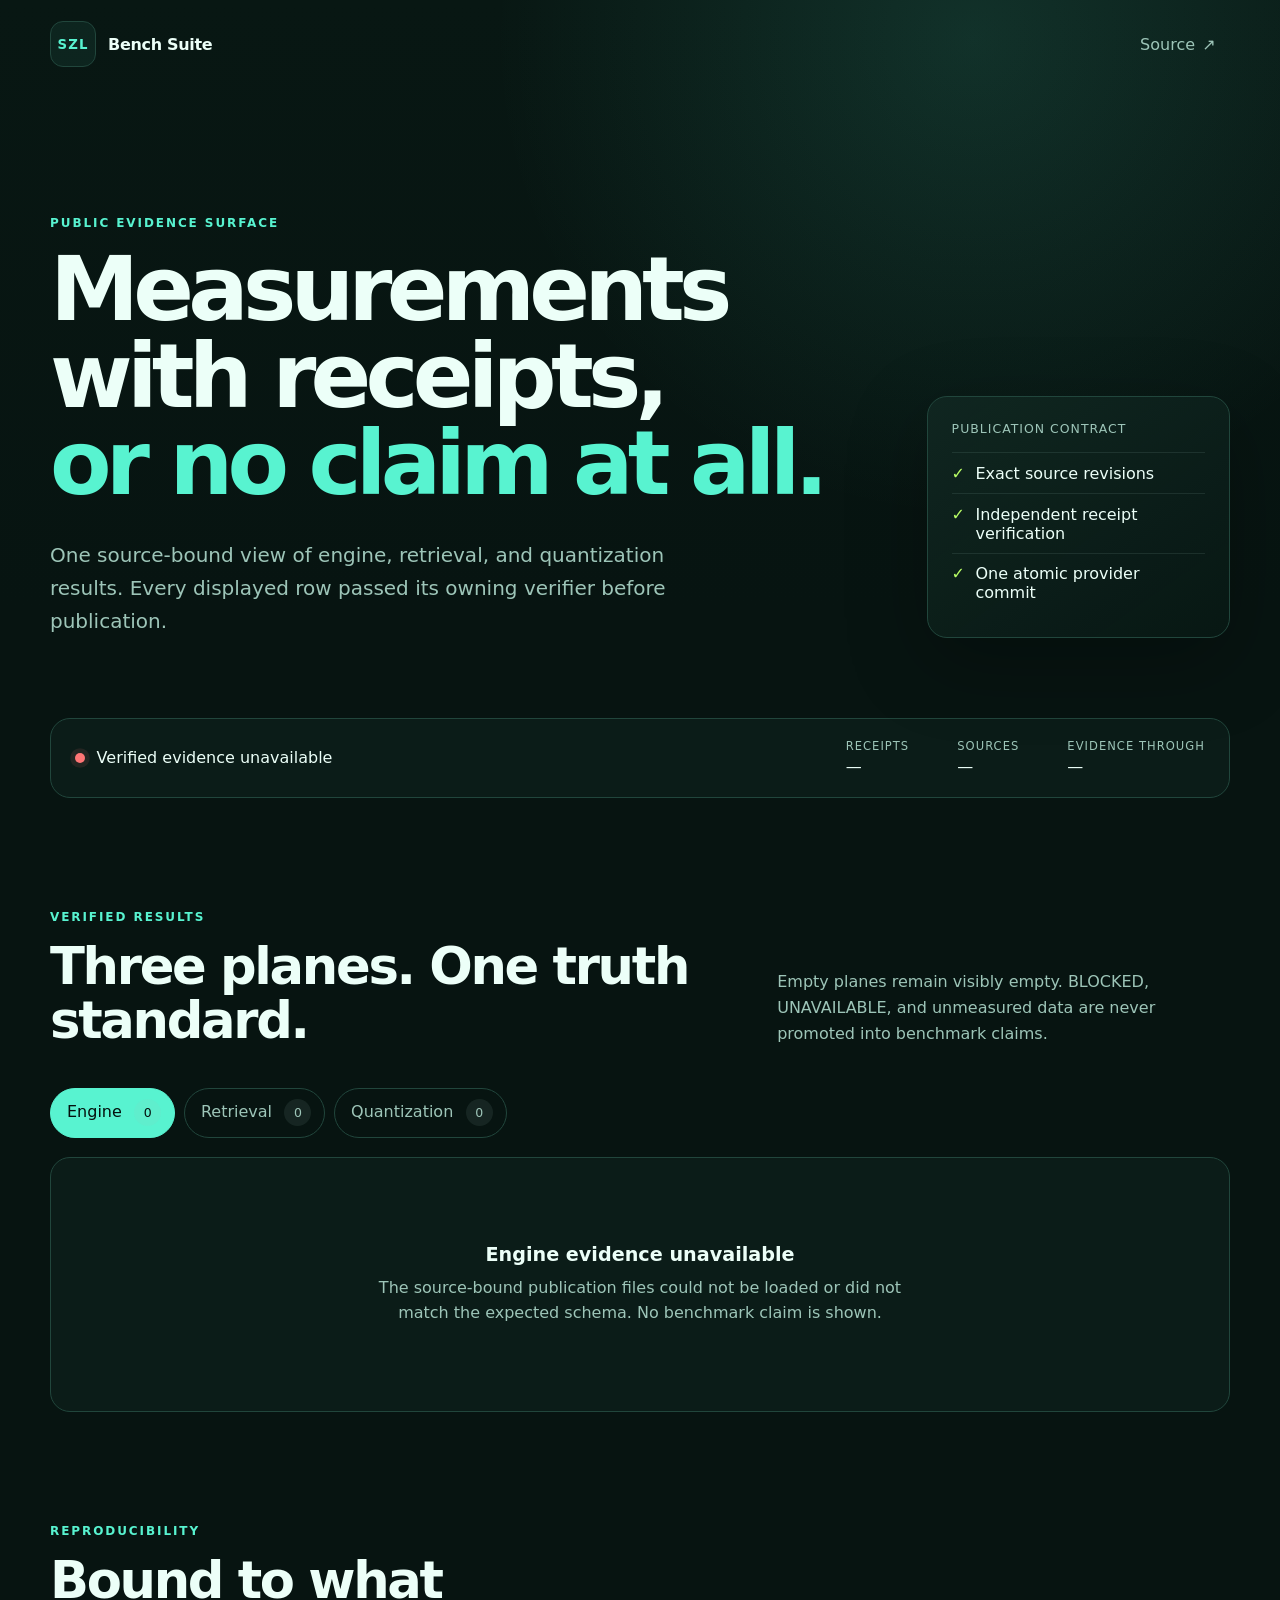
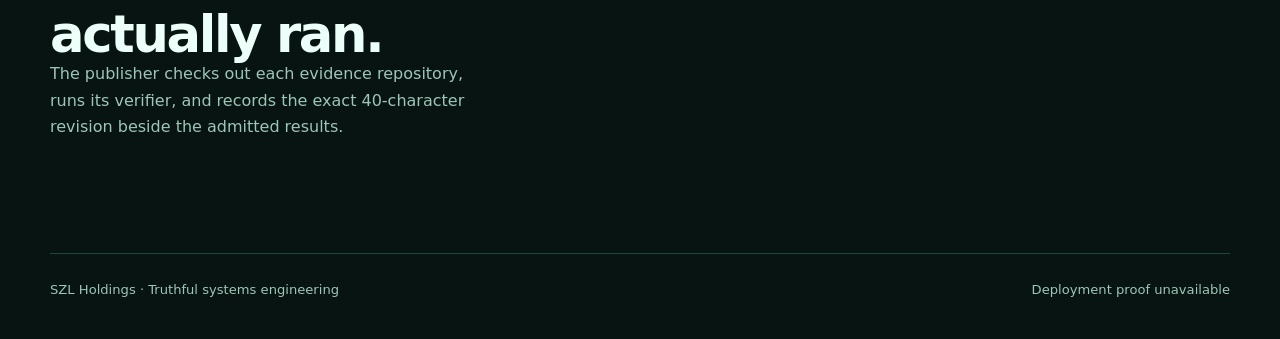
==== site/index.html @ 4dda10c9 "fix: consolidate and restore bench Space" ====
<!doctype html>
<html lang="en">
  <head>
    <meta charset="utf-8">
    <meta name="viewport" content="width=device-width, initial-scale=1">
    <meta name="color-scheme" content="dark">
    <meta name="theme-color" content="#071411">
    <meta name="description" content="Receipted SZL engine, retrieval, and quantization evidence.">
    <title>SZL Bench Suite</title>
    <link rel="stylesheet" href="style.css">
    <script src="app.js" defer></script>
  </head>
  <body>
    <a class="skip-link" href="#evidence">Skip to evidence</a>
    <header class="hero">
      <nav class="nav" aria-label="Primary">
        <a class="brand" href="./" aria-label="SZL Bench Suite home">
          <span class="brand-mark" aria-hidden="true">SZL</span>
          <span>Bench Suite</span>
        </a>
        <a class="source-link" href="https://github.com/szl-holdings/frontier-bench">Source <span aria-hidden="true">↗</span></a>
      </nav>

      <div class="hero-grid">
        <div>
          <p class="eyebrow">Public evidence surface</p>
          <h1>Measurements with receipts,<br><span>or no claim at all.</span></h1>
          <p class="lede">One source-bound view of engine, retrieval, and quantization results. Every displayed row passed its owning verifier before publication.</p>
        </div>
        <aside class="proof-card" aria-label="Publication guarantees">
          <p class="proof-kicker">Publication contract</p>
          <ul>
            <li><span aria-hidden="true">✓</span> Exact source revisions</li>
            <li><span aria-hidden="true">✓</span> Independent receipt verification</li>
            <li><span aria-hidden="true">✓</span> One atomic provider commit</li>
          </ul>
        </aside>
      </div>
    </header>

    <main id="evidence">
      <section class="status-strip" aria-label="Current publication status">
        <div><span class="status-dot" aria-hidden="true"></span><span id="load-state">Loading verified evidence…</span></div>
        <dl>
          <div><dt>Receipts</dt><dd id="receipt-count">—</dd></div>
          <div><dt>Sources</dt><dd id="source-count">—</dd></div>
          <div><dt>Evidence through</dt><dd id="published-at">—</dd></div>
        </dl>
      </section>

      <section class="evidence-section" aria-labelledby="evidence-title">
        <div class="section-heading">
          <div>
            <p class="eyebrow">Verified results</p>
            <h2 id="evidence-title">Three planes. One truth standard.</h2>
          </div>
          <p>Empty planes remain visibly empty. BLOCKED, UNAVAILABLE, and unmeasured data are never promoted into benchmark claims.</p>
        </div>

        <div class="tabs" role="tablist" aria-label="Benchmark planes">
          <button id="tab-engine" role="tab" aria-selected="true" aria-controls="panel-engine" tabindex="0" data-plane="engine">Engine <span id="count-engine">0</span></button>
          <button id="tab-retrieval" role="tab" aria-selected="false" aria-controls="panel-retrieval" tabindex="-1" data-plane="retrieval">Retrieval <span id="count-retrieval">0</span></button>
          <button id="tab-quant" role="tab" aria-selected="false" aria-controls="panel-quant" tabindex="-1" data-plane="quant">Quantization <span id="count-quant">0</span></button>
        </div>

        <div id="panel-engine" class="panel" role="tabpanel" aria-labelledby="tab-engine" data-panel="engine"></div>
        <div id="panel-retrieval" class="panel" role="tabpanel" aria-labelledby="tab-retrieval" data-panel="retrieval" hidden></div>
        <div id="panel-quant" class="panel" role="tabpanel" aria-labelledby="tab-quant" data-panel="quant" hidden></div>
      </section>

      <section class="provenance" aria-labelledby="provenance-title">
        <div>
          <p class="eyebrow">Reproducibility</p>
          <h2 id="provenance-title">Bound to what actually ran.</h2>
          <p>The publisher checks out each evidence repository, runs its verifier, and records the exact 40-character revision beside the admitted results.</p>
        </div>
        <div id="source-list" class="source-list" aria-live="polite"></div>
      </section>
    </main>

    <footer>
      <p>SZL Holdings · Truthful systems engineering</p>
      <p id="deployment-state">Deployment receipt loading…</p>
    </footer>
  </body>
</html>
---- site/style.css ----
:root {
  --bg: #071411;
  --surface: #0b1c18;
  --surface-2: #102721;
  --line: #21463c;
  --text: #ecfff8;
  --muted: #9dc5b8;
  --cyan: #58f3d0;
  --lime: #b9ff66;
  --amber: #ffd166;
  --radius: 20px;
  font-family: Inter, ui-sans-serif, system-ui, -apple-system, BlinkMacSystemFont, "Segoe UI", sans-serif;
  color: var(--text);
  background: var(--bg);
}

* { box-sizing: border-box; }

html { scroll-behavior: smooth; }

body {
  margin: 0;
  min-width: 320px;
  background:
    radial-gradient(circle at 76% 2%, rgb(88 243 208 / 12%), transparent 30rem),
    linear-gradient(180deg, #081713 0, var(--bg) 38rem);
  color: var(--text);
}

a { color: inherit; }
button { font: inherit; }

.skip-link {
  position: fixed;
  z-index: 20;
  top: 1rem;
  left: 1rem;
  padding: .75rem 1rem;
  border-radius: .7rem;
  color: #04100d;
  background: var(--cyan);
  transform: translateY(-200%);
}

.skip-link:focus { transform: translateY(0); }

.hero,
main,
footer {
  width: min(1180px, calc(100% - 2rem));
  margin-inline: auto;
}

.nav {
  min-height: 88px;
  display: flex;
  align-items: center;
  justify-content: space-between;
  gap: 1rem;
}

.brand {
  display: inline-flex;
  align-items: center;
  gap: .75rem;
  font-weight: 760;
  letter-spacing: -.02em;
  text-decoration: none;
}

.brand-mark {
  display: grid;
  place-items: center;
  width: 46px;
  height: 46px;
  border: 1px solid var(--line);
  border-radius: 13px;
  color: var(--cyan);
  background: rgb(88 243 208 / 6%);
  font-size: .83rem;
  letter-spacing: .08em;
}

.source-link {
  min-height: 44px;
  display: inline-flex;
  align-items: center;
  gap: .45rem;
  padding: .65rem .9rem;
  color: var(--muted);
  text-decoration: none;
}

.source-link:hover { color: var(--cyan); }

.hero-grid {
  display: grid;
  grid-template-columns: minmax(0, 1.45fr) minmax(280px, .55fr);
  align-items: end;
  gap: clamp(2rem, 6vw, 6rem);
  padding: clamp(4.5rem, 10vw, 8.5rem) 0 5rem;
}

.eyebrow {
  margin: 0 0 1rem;
  color: var(--cyan);
  font-size: .75rem;
  font-weight: 760;
  letter-spacing: .16em;
  text-transform: uppercase;
}

h1, h2, p { overflow-wrap: anywhere; }

h1 {
  max-width: 850px;
  margin: 0;
  font-size: clamp(2.7rem, 7vw, 5.9rem);
  line-height: .97;
  letter-spacing: -.065em;
}

h1 span { color: var(--cyan); }

.lede {
  max-width: 680px;
  margin: 2rem 0 0;
  color: var(--muted);
  font-size: clamp(1.05rem, 2vw, 1.25rem);
  line-height: 1.65;
}

.proof-card {
  padding: 1.5rem;
  border: 1px solid var(--line);
  border-radius: var(--radius);
  background: linear-gradient(145deg, rgb(16 39 33 / 92%), rgb(8 24 20 / 80%));
  box-shadow: 0 24px 80px rgb(0 0 0 / 28%);
}

.proof-kicker {
  margin: 0 0 1rem;
  color: var(--muted);
  font-size: .78rem;
  letter-spacing: .08em;
  text-transform: uppercase;
}

.proof-card ul { margin: 0; padding: 0; list-style: none; }
.proof-card li { display: flex; gap: .65rem; padding: .65rem 0; border-top: 1px solid rgb(157 197 184 / 12%); }
.proof-card li span { color: var(--lime); }

.status-strip {
  display: grid;
  grid-template-columns: 1fr auto;
  align-items: center;
  gap: 2rem;
  padding: 1.3rem 1.5rem;
  border: 1px solid var(--line);
  border-radius: var(--radius);
  background: var(--surface);
}

.status-strip > div { display: flex; align-items: center; gap: .7rem; }

.status-dot {
  width: .65rem;
  height: .65rem;
  flex: 0 0 auto;
  border-radius: 50%;
  background: var(--amber);
  box-shadow: 0 0 0 .3rem rgb(255 209 102 / 10%);
}

.status-strip[data-state="verified"] .status-dot { background: var(--lime); box-shadow: 0 0 0 .3rem rgb(185 255 102 / 10%); }
.status-strip[data-state="failed"] .status-dot { background: #ff7575; box-shadow: 0 0 0 .3rem rgb(255 117 117 / 10%); }

dl { display: flex; gap: clamp(1.2rem, 4vw, 3rem); margin: 0; }
dl div { display: grid; gap: .25rem; }
dt { color: var(--muted); font-size: .72rem; letter-spacing: .09em; text-transform: uppercase; }
dd { margin: 0; font-variant-numeric: tabular-nums; }

.evidence-section { padding: 7rem 0; }

.section-heading {
  display: grid;
  grid-template-columns: minmax(0, 1.2fr) minmax(260px, .8fr);
  align-items: end;
  gap: 3rem;
  margin-bottom: 2.5rem;
}

h2 { margin: 0; font-size: clamp(2rem, 4vw, 3.7rem); line-height: 1.05; letter-spacing: -.045em; }
.section-heading > p, .provenance > div > p:last-child { margin: 0; color: var(--muted); line-height: 1.65; }

.tabs {
  display: flex;
  gap: .55rem;
  padding-bottom: 1.2rem;
  overflow-x: auto;
}

.tabs button {
  min-height: 46px;
  flex: 0 0 auto;
  padding: .65rem .8rem .65rem 1rem;
  border: 1px solid var(--line);
  border-radius: 999px;
  color: var(--muted);
  background: transparent;
  cursor: pointer;
}

.tabs button span { display: inline-grid; place-items: center; min-width: 1.7rem; height: 1.7rem; margin-left: .45rem; border-radius: 999px; background: rgb(157 197 184 / 10%); font-size: .78rem; }
.tabs button[aria-selected="true"] { color: #04100d; border-color: var(--cyan); background: var(--cyan); }

.panel {
  min-height: 240px;
  padding: 1.5rem;
  border: 1px solid var(--line);
  border-radius: var(--radius);
  background: var(--surface);
}

.empty-state { display: grid; place-items: center; min-height: 205px; text-align: center; }
.empty-state strong { display: block; margin-bottom: .55rem; font-size: 1.2rem; }
.empty-state p { max-width: 540px; margin: 0; color: var(--muted); line-height: 1.6; }

.result-grid { display: grid; grid-template-columns: repeat(auto-fit, minmax(min(100%, 280px), 1fr)); gap: 1rem; }
.result-card { min-width: 0; padding: 1.2rem; border: 1px solid rgb(157 197 184 / 15%); border-radius: 15px; background: var(--surface-2); }
.result-card h3 { margin: 0 0 .35rem; font-size: 1rem; }
.result-card .meta { margin: 0 0 1rem; color: var(--muted); font-size: .8rem; }
.metric-list { display: grid; gap: .5rem; margin: 0; }
.metric-list div { display: flex; justify-content: space-between; gap: 1rem; padding-top: .5rem; border-top: 1px solid rgb(157 197 184 / 12%); }
.metric-list dt { overflow-wrap: anywhere; }
.metric-list dd { text-align: right; }
.receipt { margin: 1rem 0 0; color: var(--muted); font: .72rem ui-monospace, SFMono-Regular, Consolas, monospace; }

.provenance {
  display: grid;
  grid-template-columns: minmax(0, .8fr) minmax(0, 1.2fr);
  gap: clamp(2rem, 8vw, 7rem);
  padding: 0 0 7rem;
}

.source-list { display: grid; gap: .7rem; }
.source-row { min-width: 0; padding: 1rem 1.1rem; border: 1px solid var(--line); border-radius: 14px; background: var(--surface); }
.source-row strong { display: block; margin-bottom: .35rem; color: var(--cyan); font-size: .78rem; letter-spacing: .08em; text-transform: uppercase; }
.source-row a { display: block; overflow: hidden; color: var(--text); font: .8rem ui-monospace, SFMono-Regular, Consolas, monospace; text-overflow: ellipsis; text-decoration: none; white-space: nowrap; }
.source-row a:hover { color: var(--cyan); }

footer {
  display: flex;
  justify-content: space-between;
  gap: 1.5rem;
  padding: 1.8rem 0 2.6rem;
  border-top: 1px solid var(--line);
  color: var(--muted);
  font-size: .82rem;
}

footer p { margin: 0; }

:focus-visible { outline: 3px solid var(--lime); outline-offset: 3px; }

@media (max-width: 760px) {
  .hero-grid, .section-heading, .provenance { grid-template-columns: 1fr; }
  .hero-grid { padding-top: 3.5rem; }
  .status-strip { grid-template-columns: 1fr; }
  dl { justify-content: space-between; }
  footer { flex-direction: column; }
}

@media (max-width: 460px) {
  .hero, main, footer { width: min(100% - 1.2rem, 1180px); }
  .brand > span:last-child { display: none; }
  .status-strip { padding: 1rem; }
  dl { gap: .75rem; }
  .panel { padding: .8rem; }
}

@media (prefers-reduced-motion: reduce) {
  html { scroll-behavior: auto; }
  *, *::before, *::after { scroll-behavior: auto !important; transition-duration: .01ms !important; animation-duration: .01ms !important; animation-iteration-count: 1 !important; }
}

@media (forced-colors: active) {
  .status-dot { forced-color-adjust: none; }
  .tabs button[aria-selected="true"] { outline: 2px solid ButtonText; }
}
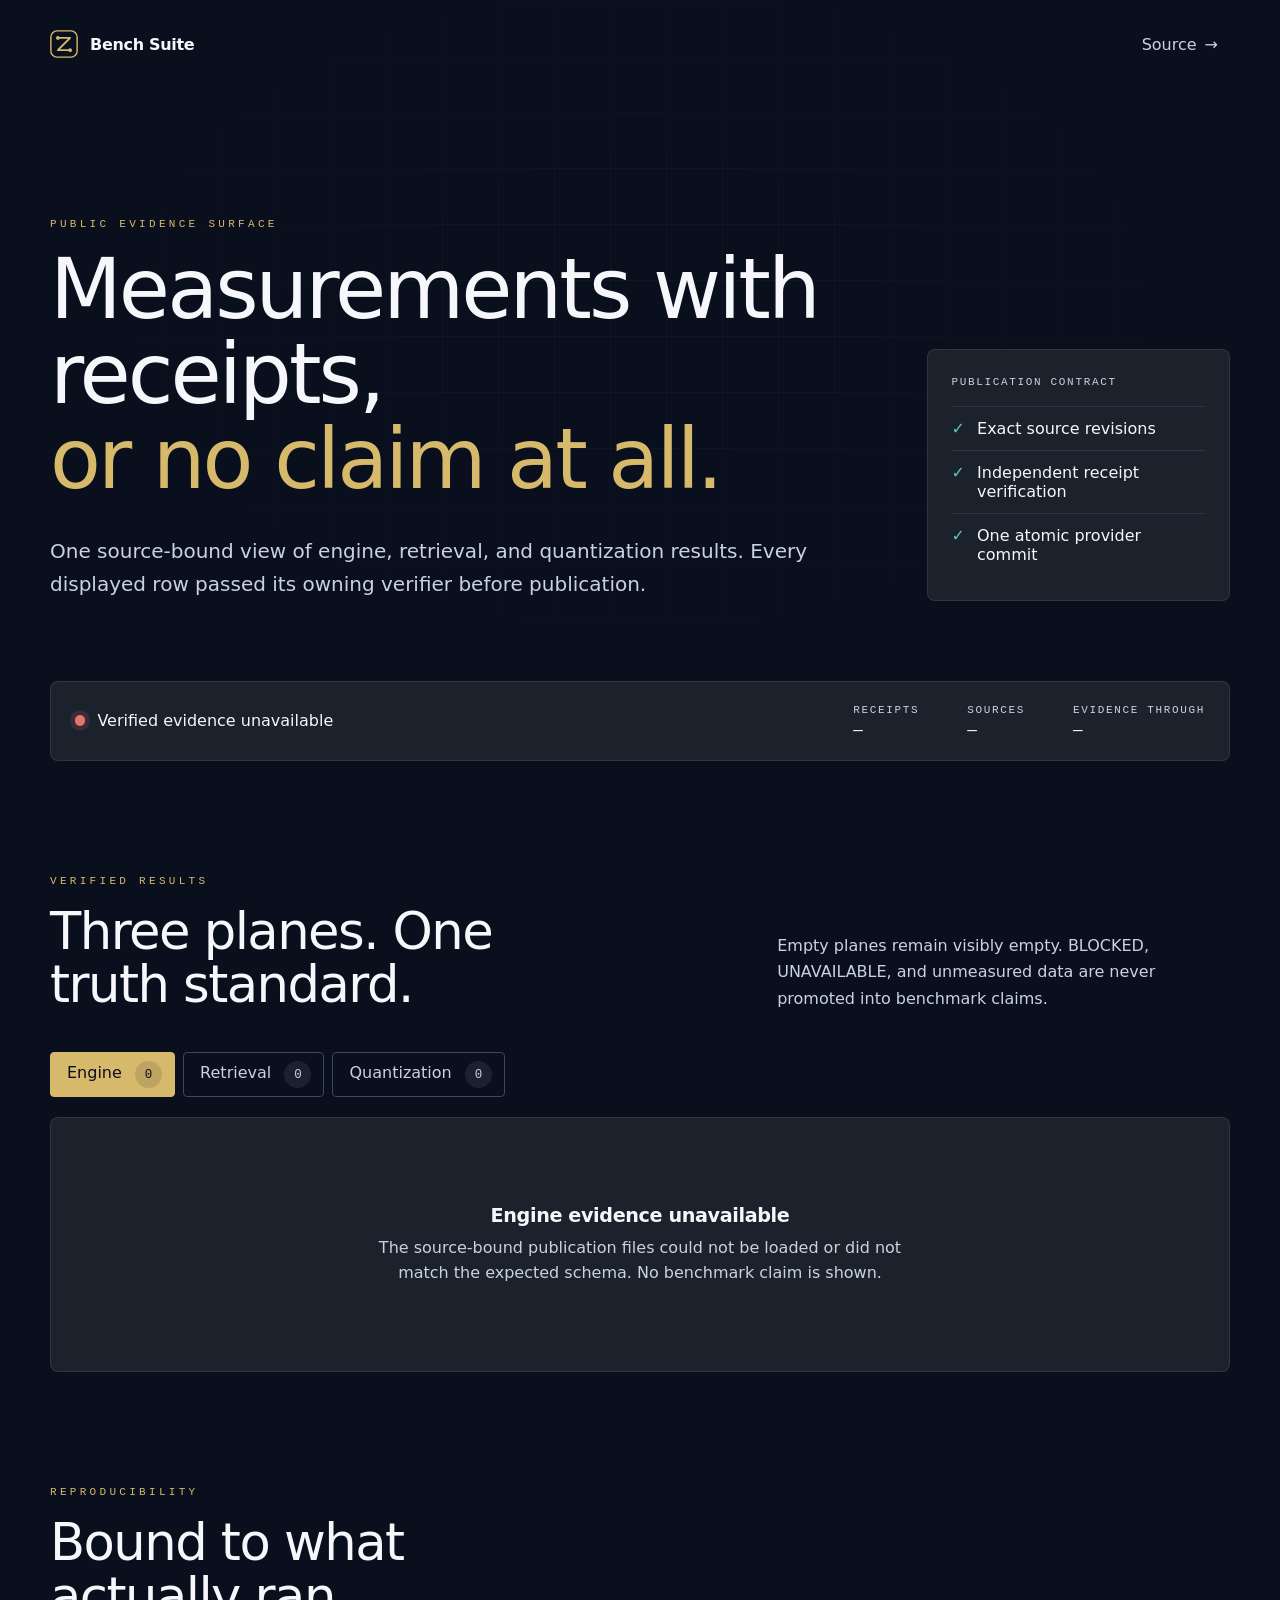
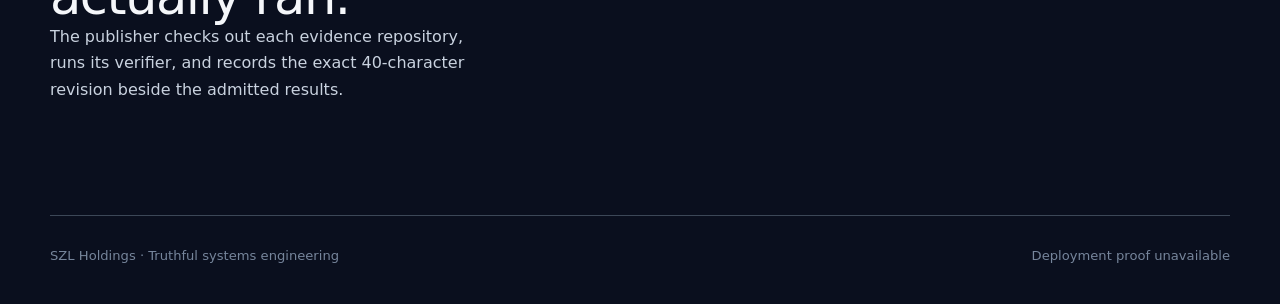
==== commit 97033c74: "feat(brand): adopt SZL Kanchay design system for the bench surfaces Move the public bench Space page" ====
--- a/site/index.html
+++ b/site/index.html
@@ -4,9 +4,9 @@
     <meta charset="utf-8">
     <meta name="viewport" content="width=device-width, initial-scale=1">
     <meta name="color-scheme" content="dark">
-    <meta name="theme-color" content="#071411">
     <meta name="description" content="Receipted SZL engine, retrieval, and quantization evidence.">
     <title>SZL Bench Suite</title>
+    <link rel="stylesheet" href="kanchay/kanchay.css">
     <link rel="stylesheet" href="style.css">
     <script src="app.js" defer></script>
   </head>
@@ -15,10 +15,10 @@
     <header class="hero">
       <nav class="nav" aria-label="Primary">
         <a class="brand" href="./" aria-label="SZL Bench Suite home">
-          <span class="brand-mark" aria-hidden="true">SZL</span>
+          <svg class="brand-mark" width="28" height="28" viewBox="0 0 32 32" fill="none" aria-hidden="true" focusable="false"><rect x="1" y="1" width="30" height="30" rx="7" fill="none" stroke="currentColor" stroke-width="1.6"/><path d="M9 9 L23 9 L9 23 L23 23" stroke="currentColor" stroke-width="2.2" stroke-linejoin="round" stroke-linecap="round" fill="none"/><circle cx="9" cy="9" r="2.1" fill="currentColor"/><circle cx="23" cy="23" r="2.1" fill="currentColor"/></svg>
           <span>Bench Suite</span>
         </a>
-        <a class="source-link" href="https://github.com/szl-holdings/frontier-bench">Source <span aria-hidden="true">↗</span></a>
+        <a class="source-link" href="https://github.com/szl-holdings/frontier-bench">Source <span aria-hidden="true">→</span></a>
       </nav>
 
       <div class="hero-grid">
--- a/site/kanchay/kanchay.css
+++ b/site/kanchay/kanchay.css
@@ -0,0 +1,206 @@
+/* SZL Kanchay tokens v1.0.0
+   SPDX-License-Identifier: Apache-2.0
+   (c) 2026 Lutar, Stephen P. - SZL Holdings - ORCID 0009-0001-0110-4173
+   Generated from the SZL Kanchay design system (tokens.json v1). Do not hand-edit:
+   change tokens.json in szl-holdings/szl-brand and regenerate. */
+
+@font-face { font-family: 'Space Grotesk'; font-style: normal; font-weight: 300 700; font-display: swap;
+  src: url('./fonts/SpaceGrotesk-latin.woff2') format('woff2'); unicode-range: U+0000-00FF, U+0131, U+0152-0153, U+02BB-02BC, U+02C6, U+02DA, U+02DC, U+0304, U+0308, U+0329, U+2000-206F, U+20AC, U+2122, U+2191, U+2193, U+2212, U+2215, U+FEFF, U+FFFD; }
+@font-face { font-family: 'Inter'; font-style: normal; font-weight: 400 600; font-display: swap;
+  src: url('./fonts/Inter-latin.woff2') format('woff2'); unicode-range: U+0000-00FF, U+0131, U+0152-0153, U+02BB-02BC, U+02C6, U+02DA, U+02DC, U+0304, U+0308, U+0329, U+2000-206F, U+20AC, U+2122, U+2191, U+2193, U+2212, U+2215, U+FEFF, U+FFFD; }
+@font-face { font-family: 'JetBrains Mono'; font-style: normal; font-weight: 400 700; font-display: swap;
+  src: url('./fonts/JetBrainsMono-latin.woff2') format('woff2'); unicode-range: U+0000-00FF, U+0131, U+0152-0153, U+02BB-02BC, U+02C6, U+02DA, U+02DC, U+0304, U+0308, U+0329, U+2000-206F, U+20AC, U+2122, U+2191, U+2193, U+2212, U+2215, U+FEFF, U+FFFD; }
+
+:root {
+  color-scheme: dark;
+  --color-yawar-50: #fdecec;
+  --color-yawar-100: #f9cfcf;
+  --color-yawar-200: #f0a3a3;
+  --color-yawar-300: #e57373;
+  --color-yawar-400: #d65151;
+  --color-yawar-500: #c0392b;
+  --color-yawar-600: #a32a1f;
+  --color-yawar-700: #822018;
+  --color-yawar-800: #5e1712;
+  --color-yawar-900: #3d0f0c;
+  --color-yuyay-50: #e6f7f6;
+  --color-yuyay-100: #bfeae8;
+  --color-yuyay-200: #8fd9d5;
+  --color-yuyay-300: #5cc4bf;
+  --color-yuyay-400: #34aaa4;
+  --color-yuyay-500: #168f89;
+  --color-yuyay-600: #0f726e;
+  --color-yuyay-700: #0b5957;
+  --color-yuyay-800: #083f3e;
+  --color-yuyay-900: #052827;
+  --color-hatun-50: #faf5e9;
+  --color-hatun-100: #f0e3c4;
+  --color-hatun-200: #e4cf99;
+  --color-hatun-300: #d7b96b;
+  --color-hatun-400: #cda64a;
+  --color-hatun-500: #c08f2f;
+  --color-hatun-600: #a3741f;
+  --color-hatun-700: #825a18;
+  --color-hatun-800: #5e4012;
+  --color-hatun-900: #3d290b;
+  --color-gray-50: #f5f7fa;
+  --color-gray-100: #e6eaf1;
+  --color-gray-200: #c9d2df;
+  --color-gray-300: #a4b1c4;
+  --color-gray-400: #76859b;
+  --color-gray-500: #525f73;
+  --color-gray-600: #3c4757;
+  --color-gray-700: #2a3340;
+  --color-gray-800: #1b222c;
+  --color-gray-900: #10151c;
+  --color-gray-950: #0a0f1e;
+  --color-success: #1f9d57;
+  --color-warning: #c08f2f;
+  --color-error: #c0392b;
+  --color-info: #2f7fb5;
+  --color-a11oy-bg: #0a0f1e;
+  --color-a11oy-deep: #10151c;
+  --color-a11oy-surface: #1b222c;
+  --color-a11oy-overlay: #2a3340;
+  --color-a11oy-border: #3c4757;
+  --color-a11oy-text: #f5f7fa;
+  --color-a11oy-text-sub: #c9d2df;
+  --color-a11oy-text-ghost: #76859b;
+  --color-a11oy-navy: var(--color-a11oy-bg);
+  --color-a11oy-blue: var(--color-info);
+  --color-a11oy-gold: var(--color-hatun-300);
+  --color-a11oy-gold-dim: var(--color-hatun-400);
+  --color-a11oy-gold-soft: rgba(205, 166, 74, 0.14);
+  --color-a11oy-success: var(--color-success);
+  --color-a11oy-border-subtle: rgba(60, 71, 87, 0.55);
+  --ground: var(--color-a11oy-bg);
+  --panel: var(--color-a11oy-deep);
+  --gold: var(--color-a11oy-gold);
+  --gold-bright: var(--color-hatun-200);
+  --cream: var(--color-a11oy-text);
+  --paragraph: var(--color-a11oy-text-sub);
+  --muted: var(--color-gray-400);
+  --dim: var(--color-gray-500);
+  --gold-line: rgba(215, 185, 107, 0.15);
+  --gold-soft: rgba(215, 185, 107, 0.04);
+  --live: var(--color-success);
+  --teal: var(--color-yuyay-500);
+  --teal-soft: rgba(22, 143, 137, 0.1);
+  --teal-line: rgba(22, 143, 137, 0.32);
+  --hairline: rgba(60, 71, 87, 0.55);
+  --line: var(--color-a11oy-border);
+  --color-focus: var(--color-yuyay-400);
+  --color-on-accent: var(--color-a11oy-bg);
+  --color-control-border: var(--color-gray-400);
+  --color-ink-danger: var(--color-yawar-300);
+  --color-ink-caution: var(--color-warning);
+  --color-ink-signal: var(--color-yuyay-300);
+  --space-px: 1px;
+  --space-1: 0.25rem;
+  --space-2: 0.5rem;
+  --space-3: 0.75rem;
+  --space-4: 1rem;
+  --space-5: 1.25rem;
+  --space-6: 1.5rem;
+  --space-8: 2rem;
+  --space-10: 2.5rem;
+  --space-12: 3rem;
+  --space-16: 4rem;
+  --space-20: 5rem;
+  --space-24: 6rem;
+  --radius-sm: 4px;
+  --radius-md: 8px;
+  --radius-lg: 12px;
+  --radius-xl: 16px;
+  --radius-2xl: 24px;
+  --radius-full: 9999px;
+  --shadow-sm: 0 1px 2px rgba(0,0,0,.40);
+  --shadow-md: 0 2px 8px rgba(0,0,0,.45);
+  --shadow-lg: 0 8px 24px rgba(0,0,0,.50);
+  --shadow-xl: 0 16px 48px rgba(0,0,0,.55);
+  --shadow-focus: 0 0 0 3px rgba(52, 170, 164, 0.55);
+  --border-hairline: 1px;
+  --border-thick: 2px;
+  --border-focus: 3px;
+  --z-raised: 10;
+  --z-dropdown: 1000;
+  --z-sticky: 1100;
+  --z-overlay: 1200;
+  --z-modal: 1300;
+  --z-popover: 1400;
+  --z-toast: 1500;
+  --duration-instant: 75ms;
+  --duration-fast: 150ms;
+  --duration-base: 250ms;
+  --duration-slow: 400ms;
+  --duration-slower: 600ms;
+  --ease-standard: cubic-bezier(.2,0,0,1);
+  --ease-emphasized: cubic-bezier(.3,0,.1,1);
+  --ease-out: cubic-bezier(0,0,.2,1);
+  --ease-in: cubic-bezier(.4,0,1,1);
+  --szl-touch-target: 44px;
+  --szl-touch-target-coarse: 48px;
+  --szl-readable-measure: 72ch;
+  --szl-theatre-gutter: clamp(16px, 3vw, 72px);
+  --szl-fluid-gap: clamp(10px, 1.5vw, 24px);
+  --szl-fluid-radius: clamp(12px, 1vw, 20px);
+  --font-display: "Space Grotesk", system-ui, sans-serif;
+  --font-sans: Inter, system-ui, sans-serif;
+  --font-mono: "JetBrains Mono", ui-monospace, SFMono-Regular, monospace;
+}
+
+:root[data-theme="light"], [data-theme="light"] {
+  color-scheme: light;
+  --color-a11oy-bg: var(--color-gray-50);
+  --color-a11oy-deep: var(--color-gray-100);
+  --color-a11oy-surface: #ffffff;
+  --color-a11oy-overlay: var(--color-gray-200);
+  --color-a11oy-border: var(--color-gray-200);
+  --color-a11oy-text: var(--color-gray-900);
+  --color-a11oy-text-sub: var(--color-gray-600);
+  --color-a11oy-text-ghost: var(--color-gray-500);
+  --color-a11oy-gold: var(--color-hatun-700);
+  --color-a11oy-gold-dim: var(--color-hatun-600);
+  --gold-bright: var(--color-hatun-800);
+  --muted: var(--color-gray-500);
+  --dim: var(--color-gray-400);
+  --teal: var(--color-yuyay-600);
+  --color-focus: var(--color-yuyay-600);
+  --color-on-accent: var(--color-gray-50);
+  --color-ink-danger: var(--color-yawar-600);
+  --color-ink-caution: var(--color-hatun-800);
+  --color-ink-signal: var(--color-yuyay-700);
+  --color-a11oy-navy: var(--color-a11oy-bg);
+  --color-a11oy-blue: var(--color-info);
+  --color-a11oy-success: var(--color-success);
+  --ground: var(--color-a11oy-bg);
+  --panel: var(--color-a11oy-deep);
+  --gold: var(--color-a11oy-gold);
+  --cream: var(--color-a11oy-text);
+  --paragraph: var(--color-a11oy-text-sub);
+  --live: var(--color-success);
+  --line: var(--color-a11oy-border);
+  --color-control-border: var(--color-gray-400);
+}
+
+.kc-type-display-hero { font-family: var(--font-display); font-size: 5.2rem; font-weight: 300; line-height: 1.02; letter-spacing: -0.035em; }
+.kc-type-display-section { font-family: var(--font-display); font-size: 2.25rem; font-weight: 300; line-height: 1.1; letter-spacing: -0.025em; }
+.kc-type-page-title { font-family: var(--font-display); font-size: 30px; font-weight: 300; line-height: 36px; letter-spacing: -0.025em; }
+.kc-type-card-title { font-family: var(--font-display); font-size: 24px; font-weight: 600; line-height: 1; letter-spacing: -0.025em; }
+.kc-type-drawer-title { font-family: var(--font-display); font-size: 18px; font-weight: 500; line-height: 28px; }
+.kc-type-body-lead { font-family: var(--font-sans); font-size: 17px; font-weight: 400; line-height: 1.65; }
+.kc-type-body { font-family: var(--font-sans); font-size: 14px; font-weight: 400; line-height: 1.625; }
+.kc-type-ui { font-family: var(--font-sans); font-size: 14px; font-weight: 500; line-height: 20px; }
+.kc-type-nav { font-family: var(--font-sans); font-size: 13px; font-weight: 500; line-height: 20px; }
+.kc-type-small { font-family: var(--font-sans); font-size: 12px; font-weight: 600; line-height: 16px; }
+.kc-type-caption { font-family: var(--font-sans); font-size: 11px; font-weight: 400; line-height: 16px; }
+.kc-type-stat-value { font-family: var(--font-sans); font-size: 24px; font-weight: 300; line-height: 32px; font-variant-numeric: tabular-nums; }
+.kc-type-eyebrow { font-family: var(--font-mono); font-size: 10px; font-weight: 400; line-height: 16px; letter-spacing: 0.3em; text-transform: uppercase; }
+.kc-type-label-mono { font-family: var(--font-mono); font-size: 11px; font-weight: 500; line-height: 16px; letter-spacing: 0.15em; text-transform: uppercase; }
+.kc-type-nav-section { font-family: var(--font-mono); font-size: 10px; font-weight: 400; line-height: 16px; letter-spacing: 0.18em; text-transform: uppercase; }
+.kc-type-chip { font-family: var(--font-mono); font-size: 10px; font-weight: 500; line-height: 14px; letter-spacing: 0.05em; text-transform: uppercase; }
+.kc-type-code { font-family: var(--font-mono); font-size: 11px; font-weight: 400; line-height: 1.65; }
+
+@media (prefers-reduced-motion: reduce) {
+  *, *::before, *::after { animation-duration: .01ms !important; transition-duration: .01ms !important; }
+}
--- a/site/style.css
+++ b/site/style.css
@@ -1,18 +1,7 @@
-:root {
-  --bg: #071411;
-  --surface: #0b1c18;
-  --surface-2: #102721;
-  --line: #21463c;
-  --text: #ecfff8;
-  --muted: #9dc5b8;
-  --cyan: #58f3d0;
-  --lime: #b9ff66;
-  --amber: #ffd166;
-  --radius: 20px;
-  font-family: Inter, ui-sans-serif, system-ui, -apple-system, BlinkMacSystemFont, "Segoe UI", sans-serif;
-  color: var(--text);
-  background: var(--bg);
-}
+/* SPDX-License-Identifier: Apache-2.0
+   (c) 2026 Lutar, Stephen P. - SZL Holdings - ORCID 0009-0001-0110-4173
+   SZL Bench Suite (historical site/ surface) on SZL Kanchay: every color and face
+   is a token from kanchay/kanchay.css, which loads first. */
 
 * { box-sizing: border-box; }
 
@@ -21,10 +10,10 @@
 body {
   margin: 0;
   min-width: 320px;
-  background:
-    radial-gradient(circle at 76% 2%, rgb(88 243 208 / 12%), transparent 30rem),
-    linear-gradient(180deg, #081713 0, var(--bg) 38rem);
-  color: var(--text);
+  background: var(--color-a11oy-bg);
+  color: var(--color-a11oy-text);
+  font-family: var(--font-sans);
+  -webkit-font-smoothing: antialiased;
 }
 
 a { color: inherit; }
@@ -32,13 +21,15 @@
 
 .skip-link {
   position: fixed;
-  z-index: 20;
-  top: 1rem;
-  left: 1rem;
-  padding: .75rem 1rem;
-  border-radius: .7rem;
-  color: #04100d;
-  background: var(--cyan);
+  z-index: var(--z-toast);
+  top: var(--space-4);
+  left: var(--space-4);
+  padding: var(--space-3) var(--space-4);
+  border-radius: var(--radius-sm);
+  color: var(--color-on-accent);
+  background: var(--color-a11oy-gold);
+  font-weight: 600;
+  text-decoration: none;
   transform: translateY(-200%);
 }
 
@@ -51,47 +42,61 @@
   margin-inline: auto;
 }
 
+.hero { position: relative; isolation: isolate; }
+
+/* Command grid: 1px lines of text at 2.5%, 56px pitch, masked to a centered ellipse. */
+.hero::before {
+  content: "";
+  position: absolute;
+  inset: 0;
+  z-index: -1;
+  pointer-events: none;
+  background-image:
+    linear-gradient(color-mix(in srgb, var(--color-a11oy-text) 2.5%, transparent) 1px, transparent 1px),
+    linear-gradient(90deg, color-mix(in srgb, var(--color-a11oy-text) 2.5%, transparent) 1px, transparent 1px);
+  background-size: 56px 56px;
+  -webkit-mask-image: radial-gradient(ellipse at 50% 45%, var(--color-a11oy-text) 25%, transparent 72%);
+  mask-image: radial-gradient(ellipse at 50% 45%, var(--color-a11oy-text) 25%, transparent 72%);
+}
+
 .nav {
   min-height: 88px;
   display: flex;
   align-items: center;
   justify-content: space-between;
-  gap: 1rem;
+  gap: var(--space-4);
 }
 
 .brand {
   display: inline-flex;
   align-items: center;
-  gap: .75rem;
-  font-weight: 760;
+  gap: var(--space-3);
+  min-height: var(--szl-touch-target);
+  font-family: var(--font-display);
+  font-weight: 600;
   letter-spacing: -.02em;
   text-decoration: none;
 }
 
 .brand-mark {
-  display: grid;
-  place-items: center;
-  width: 46px;
-  height: 46px;
-  border: 1px solid var(--line);
-  border-radius: 13px;
-  color: var(--cyan);
-  background: rgb(88 243 208 / 6%);
-  font-size: .83rem;
-  letter-spacing: .08em;
+  display: inline-flex;
+  flex: none;
+  color: var(--color-a11oy-gold);
 }
 
 .source-link {
-  min-height: 44px;
+  min-height: var(--szl-touch-target);
   display: inline-flex;
   align-items: center;
-  gap: .45rem;
-  padding: .65rem .9rem;
-  color: var(--muted);
+  gap: var(--space-2);
+  padding: var(--space-2) var(--space-3);
+  border-radius: var(--radius-sm);
+  color: var(--color-a11oy-text-sub);
   text-decoration: none;
-}
-
-.source-link:hover { color: var(--cyan); }
+  transition: background-color var(--duration-fast) var(--ease-standard), color var(--duration-fast) var(--ease-standard);
+}
+
+.source-link:hover { background: var(--color-a11oy-overlay); color: var(--color-a11oy-text); }
 
 .hero-grid {
   display: grid;
@@ -102,11 +107,12 @@
 }
 
 .eyebrow {
-  margin: 0 0 1rem;
-  color: var(--cyan);
-  font-size: .75rem;
-  font-weight: 760;
-  letter-spacing: .16em;
+  margin: 0 0 var(--space-4);
+  color: var(--color-a11oy-gold);
+  font-family: var(--font-mono);
+  font-size: 11px;
+  line-height: 16px;
+  letter-spacing: .3em;
   text-transform: uppercase;
 }
 
@@ -115,70 +121,76 @@
 h1 {
   max-width: 850px;
   margin: 0;
-  font-size: clamp(2.7rem, 7vw, 5.9rem);
-  line-height: .97;
-  letter-spacing: -.065em;
-}
-
-h1 span { color: var(--cyan); }
+  font-family: var(--font-display);
+  font-size: clamp(2.7rem, 7vw, 5.2rem);
+  font-weight: 300;
+  line-height: 1.02;
+  letter-spacing: -.035em;
+  text-wrap: balance;
+}
+
+h1 span { color: var(--color-a11oy-gold); }
 
 .lede {
-  max-width: 680px;
-  margin: 2rem 0 0;
-  color: var(--muted);
+  max-width: var(--szl-readable-measure);
+  margin: var(--space-8) 0 0;
+  color: var(--color-a11oy-text-sub);
   font-size: clamp(1.05rem, 2vw, 1.25rem);
   line-height: 1.65;
+  text-wrap: pretty;
 }
 
 .proof-card {
-  padding: 1.5rem;
-  border: 1px solid var(--line);
-  border-radius: var(--radius);
-  background: linear-gradient(145deg, rgb(16 39 33 / 92%), rgb(8 24 20 / 80%));
-  box-shadow: 0 24px 80px rgb(0 0 0 / 28%);
+  padding: var(--space-6);
+  border: var(--border-hairline) solid var(--color-a11oy-border-subtle);
+  border-radius: var(--radius-md);
+  background: var(--color-a11oy-surface);
 }
 
 .proof-kicker {
-  margin: 0 0 1rem;
-  color: var(--muted);
-  font-size: .78rem;
-  letter-spacing: .08em;
+  margin: 0 0 var(--space-4);
+  color: var(--color-a11oy-text-sub);
+  font-family: var(--font-mono);
+  font-size: 11px;
+  line-height: 16px;
+  letter-spacing: .15em;
   text-transform: uppercase;
 }
 
 .proof-card ul { margin: 0; padding: 0; list-style: none; }
-.proof-card li { display: flex; gap: .65rem; padding: .65rem 0; border-top: 1px solid rgb(157 197 184 / 12%); }
-.proof-card li span { color: var(--lime); }
+.proof-card li { display: flex; gap: var(--space-3); padding: var(--space-3) 0; border-top: var(--border-hairline) solid var(--color-a11oy-border-subtle); }
+.proof-card li span { color: var(--color-ink-signal); }
 
 .status-strip {
   display: grid;
   grid-template-columns: 1fr auto;
   align-items: center;
-  gap: 2rem;
-  padding: 1.3rem 1.5rem;
-  border: 1px solid var(--line);
-  border-radius: var(--radius);
-  background: var(--surface);
-}
-
-.status-strip > div { display: flex; align-items: center; gap: .7rem; }
+  gap: var(--space-8);
+  padding: var(--space-5) var(--space-6);
+  border: var(--border-hairline) solid var(--color-a11oy-border-subtle);
+  border-radius: var(--radius-md);
+  background: var(--color-a11oy-surface);
+}
+
+.status-strip > div { display: flex; align-items: center; gap: var(--space-3); }
 
 .status-dot {
+  --tone: var(--color-warning);
   width: .65rem;
   height: .65rem;
   flex: 0 0 auto;
-  border-radius: 50%;
-  background: var(--amber);
-  box-shadow: 0 0 0 .3rem rgb(255 209 102 / 10%);
-}
-
-.status-strip[data-state="verified"] .status-dot { background: var(--lime); box-shadow: 0 0 0 .3rem rgb(185 255 102 / 10%); }
-.status-strip[data-state="failed"] .status-dot { background: #ff7575; box-shadow: 0 0 0 .3rem rgb(255 117 117 / 10%); }
+  border-radius: var(--radius-full);
+  background: var(--tone);
+  box-shadow: 0 0 0 .3rem color-mix(in srgb, var(--tone) 14%, transparent);
+}
+
+.status-strip[data-state="verified"] .status-dot { --tone: var(--color-success); }
+.status-strip[data-state="failed"] .status-dot { --tone: var(--color-ink-danger); }
 
 dl { display: flex; gap: clamp(1.2rem, 4vw, 3rem); margin: 0; }
-dl div { display: grid; gap: .25rem; }
-dt { color: var(--muted); font-size: .72rem; letter-spacing: .09em; text-transform: uppercase; }
-dd { margin: 0; font-variant-numeric: tabular-nums; }
+dl div { display: grid; gap: var(--space-1); }
+dt { color: var(--color-a11oy-text-sub); font-family: var(--font-mono); font-size: 11px; line-height: 16px; letter-spacing: .15em; text-transform: uppercase; }
+dd { margin: 0; font-family: var(--font-mono); font-variant-numeric: tabular-nums; }
 
 .evidence-section { padding: 7rem 0; }
 
@@ -186,55 +198,60 @@
   display: grid;
   grid-template-columns: minmax(0, 1.2fr) minmax(260px, .8fr);
   align-items: end;
-  gap: 3rem;
-  margin-bottom: 2.5rem;
-}
-
-h2 { margin: 0; font-size: clamp(2rem, 4vw, 3.7rem); line-height: 1.05; letter-spacing: -.045em; }
-.section-heading > p, .provenance > div > p:last-child { margin: 0; color: var(--muted); line-height: 1.65; }
+  gap: var(--space-12);
+  margin-bottom: var(--space-10);
+}
+
+h2 { margin: 0; font-family: var(--font-display); font-size: clamp(2rem, 4vw, 3.4rem); font-weight: 300; line-height: 1.05; letter-spacing: -.03em; text-wrap: balance; }
+.section-heading > p, .provenance > div > p:last-child { margin: 0; color: var(--color-a11oy-text-sub); line-height: 1.65; }
 
 .tabs {
   display: flex;
-  gap: .55rem;
-  padding-bottom: 1.2rem;
+  gap: var(--space-2);
+  padding-bottom: var(--space-5);
   overflow-x: auto;
 }
 
 .tabs button {
-  min-height: 46px;
+  min-height: var(--szl-touch-target);
   flex: 0 0 auto;
-  padding: .65rem .8rem .65rem 1rem;
-  border: 1px solid var(--line);
-  border-radius: 999px;
-  color: var(--muted);
+  padding: var(--space-2) var(--space-3) var(--space-2) var(--space-4);
+  border: var(--border-hairline) solid var(--color-a11oy-border);
+  border-radius: var(--radius-sm);
+  color: var(--color-a11oy-text-sub);
   background: transparent;
+  font-weight: 500;
   cursor: pointer;
-}
-
-.tabs button span { display: inline-grid; place-items: center; min-width: 1.7rem; height: 1.7rem; margin-left: .45rem; border-radius: 999px; background: rgb(157 197 184 / 10%); font-size: .78rem; }
-.tabs button[aria-selected="true"] { color: #04100d; border-color: var(--cyan); background: var(--cyan); }
+  transition: background-color var(--duration-fast) var(--ease-standard), border-color var(--duration-fast) var(--ease-standard), color var(--duration-fast) var(--ease-standard);
+}
+
+.tabs button:hover { background: var(--color-a11oy-overlay); color: var(--color-a11oy-text); }
+.tabs button span { display: inline-grid; place-items: center; min-width: 1.7rem; height: 1.7rem; margin-left: var(--space-2); border-radius: var(--radius-full); background: color-mix(in srgb, var(--color-a11oy-text) 8%, transparent); font-family: var(--font-mono); font-size: .78rem; font-variant-numeric: tabular-nums; }
+.tabs button[aria-selected="true"] { color: var(--color-on-accent); border-color: var(--color-a11oy-gold); background: var(--color-a11oy-gold); }
+.tabs button[aria-selected="true"]:hover { border-color: var(--gold-bright); background: var(--gold-bright); }
+.tabs button[aria-selected="true"] span { background: color-mix(in srgb, var(--color-on-accent) 12%, transparent); }
 
 .panel {
   min-height: 240px;
-  padding: 1.5rem;
-  border: 1px solid var(--line);
-  border-radius: var(--radius);
-  background: var(--surface);
+  padding: var(--space-6);
+  border: var(--border-hairline) solid var(--color-a11oy-border-subtle);
+  border-radius: var(--radius-md);
+  background: var(--color-a11oy-surface);
 }
 
 .empty-state { display: grid; place-items: center; min-height: 205px; text-align: center; }
-.empty-state strong { display: block; margin-bottom: .55rem; font-size: 1.2rem; }
-.empty-state p { max-width: 540px; margin: 0; color: var(--muted); line-height: 1.6; }
-
-.result-grid { display: grid; grid-template-columns: repeat(auto-fit, minmax(min(100%, 280px), 1fr)); gap: 1rem; }
-.result-card { min-width: 0; padding: 1.2rem; border: 1px solid rgb(157 197 184 / 15%); border-radius: 15px; background: var(--surface-2); }
-.result-card h3 { margin: 0 0 .35rem; font-size: 1rem; }
-.result-card .meta { margin: 0 0 1rem; color: var(--muted); font-size: .8rem; }
-.metric-list { display: grid; gap: .5rem; margin: 0; }
-.metric-list div { display: flex; justify-content: space-between; gap: 1rem; padding-top: .5rem; border-top: 1px solid rgb(157 197 184 / 12%); }
+.empty-state strong { display: block; margin-bottom: var(--space-2); font-family: var(--font-display); font-size: 1.2rem; font-weight: 600; letter-spacing: -.02em; }
+.empty-state p { max-width: 540px; margin: 0; color: var(--color-a11oy-text-sub); line-height: 1.6; }
+
+.result-grid { display: grid; grid-template-columns: repeat(auto-fit, minmax(min(100%, 280px), 1fr)); gap: var(--space-4); }
+.result-card { min-width: 0; padding: var(--space-5); border: var(--border-hairline) solid var(--color-a11oy-border-subtle); border-radius: var(--radius-md); background: var(--color-a11oy-deep); }
+.result-card h3 { margin: 0 0 var(--space-1); font-family: var(--font-display); font-size: 1rem; font-weight: 600; letter-spacing: -.02em; }
+.result-card .meta { margin: 0 0 var(--space-4); color: var(--color-a11oy-text-sub); font-size: .8rem; }
+.metric-list { display: grid; gap: var(--space-2); margin: 0; }
+.metric-list div { display: flex; justify-content: space-between; gap: var(--space-4); padding-top: var(--space-2); border-top: var(--border-hairline) solid var(--color-a11oy-border-subtle); }
 .metric-list dt { overflow-wrap: anywhere; }
-.metric-list dd { text-align: right; }
-.receipt { margin: 1rem 0 0; color: var(--muted); font: .72rem ui-monospace, SFMono-Regular, Consolas, monospace; }
+.metric-list dd { color: var(--color-ink-signal); text-align: right; }
+.receipt { margin: var(--space-4) 0 0; color: var(--color-ink-signal); font-family: var(--font-mono); font-size: .72rem; font-variant-numeric: tabular-nums; }
 
 .provenance {
   display: grid;
@@ -243,25 +260,25 @@
   padding: 0 0 7rem;
 }
 
-.source-list { display: grid; gap: .7rem; }
-.source-row { min-width: 0; padding: 1rem 1.1rem; border: 1px solid var(--line); border-radius: 14px; background: var(--surface); }
-.source-row strong { display: block; margin-bottom: .35rem; color: var(--cyan); font-size: .78rem; letter-spacing: .08em; text-transform: uppercase; }
-.source-row a { display: block; overflow: hidden; color: var(--text); font: .8rem ui-monospace, SFMono-Regular, Consolas, monospace; text-overflow: ellipsis; text-decoration: none; white-space: nowrap; }
-.source-row a:hover { color: var(--cyan); }
+.source-list { display: grid; gap: var(--space-3); }
+.source-row { min-width: 0; padding: var(--space-4); border: var(--border-hairline) solid var(--color-a11oy-border-subtle); border-radius: var(--radius-md); background: var(--color-a11oy-surface); }
+.source-row strong { display: block; margin-bottom: var(--space-1); color: var(--color-a11oy-gold); font-family: var(--font-mono); font-size: 11px; font-weight: 500; letter-spacing: .15em; text-transform: uppercase; }
+.source-row a { display: flex; align-items: center; min-height: var(--szl-touch-target); overflow: hidden; color: var(--color-ink-signal); font-family: var(--font-mono); font-size: .8rem; font-variant-numeric: tabular-nums; text-overflow: ellipsis; text-decoration: none; white-space: nowrap; }
+.source-row a:hover { color: var(--color-a11oy-text); text-decoration: underline; }
 
 footer {
   display: flex;
   justify-content: space-between;
-  gap: 1.5rem;
-  padding: 1.8rem 0 2.6rem;
-  border-top: 1px solid var(--line);
-  color: var(--muted);
+  gap: var(--space-6);
+  padding: var(--space-8) 0 var(--space-10);
+  border-top: var(--border-hairline) solid var(--color-a11oy-border);
+  color: var(--color-a11oy-text-ghost);
   font-size: .82rem;
 }
 
 footer p { margin: 0; }
 
-:focus-visible { outline: 3px solid var(--lime); outline-offset: 3px; }
+:focus-visible { outline: var(--border-focus) solid var(--color-focus); outline-offset: 2px; }
 
 @media (max-width: 760px) {
   .hero-grid, .section-heading, .provenance { grid-template-columns: 1fr; }
@@ -274,9 +291,9 @@
 @media (max-width: 460px) {
   .hero, main, footer { width: min(100% - 1.2rem, 1180px); }
   .brand > span:last-child { display: none; }
-  .status-strip { padding: 1rem; }
-  dl { gap: .75rem; }
-  .panel { padding: .8rem; }
+  .status-strip { padding: var(--space-4); }
+  dl { gap: var(--space-3); }
+  .panel { padding: var(--space-3); }
 }
 
 @media (prefers-reduced-motion: reduce) {
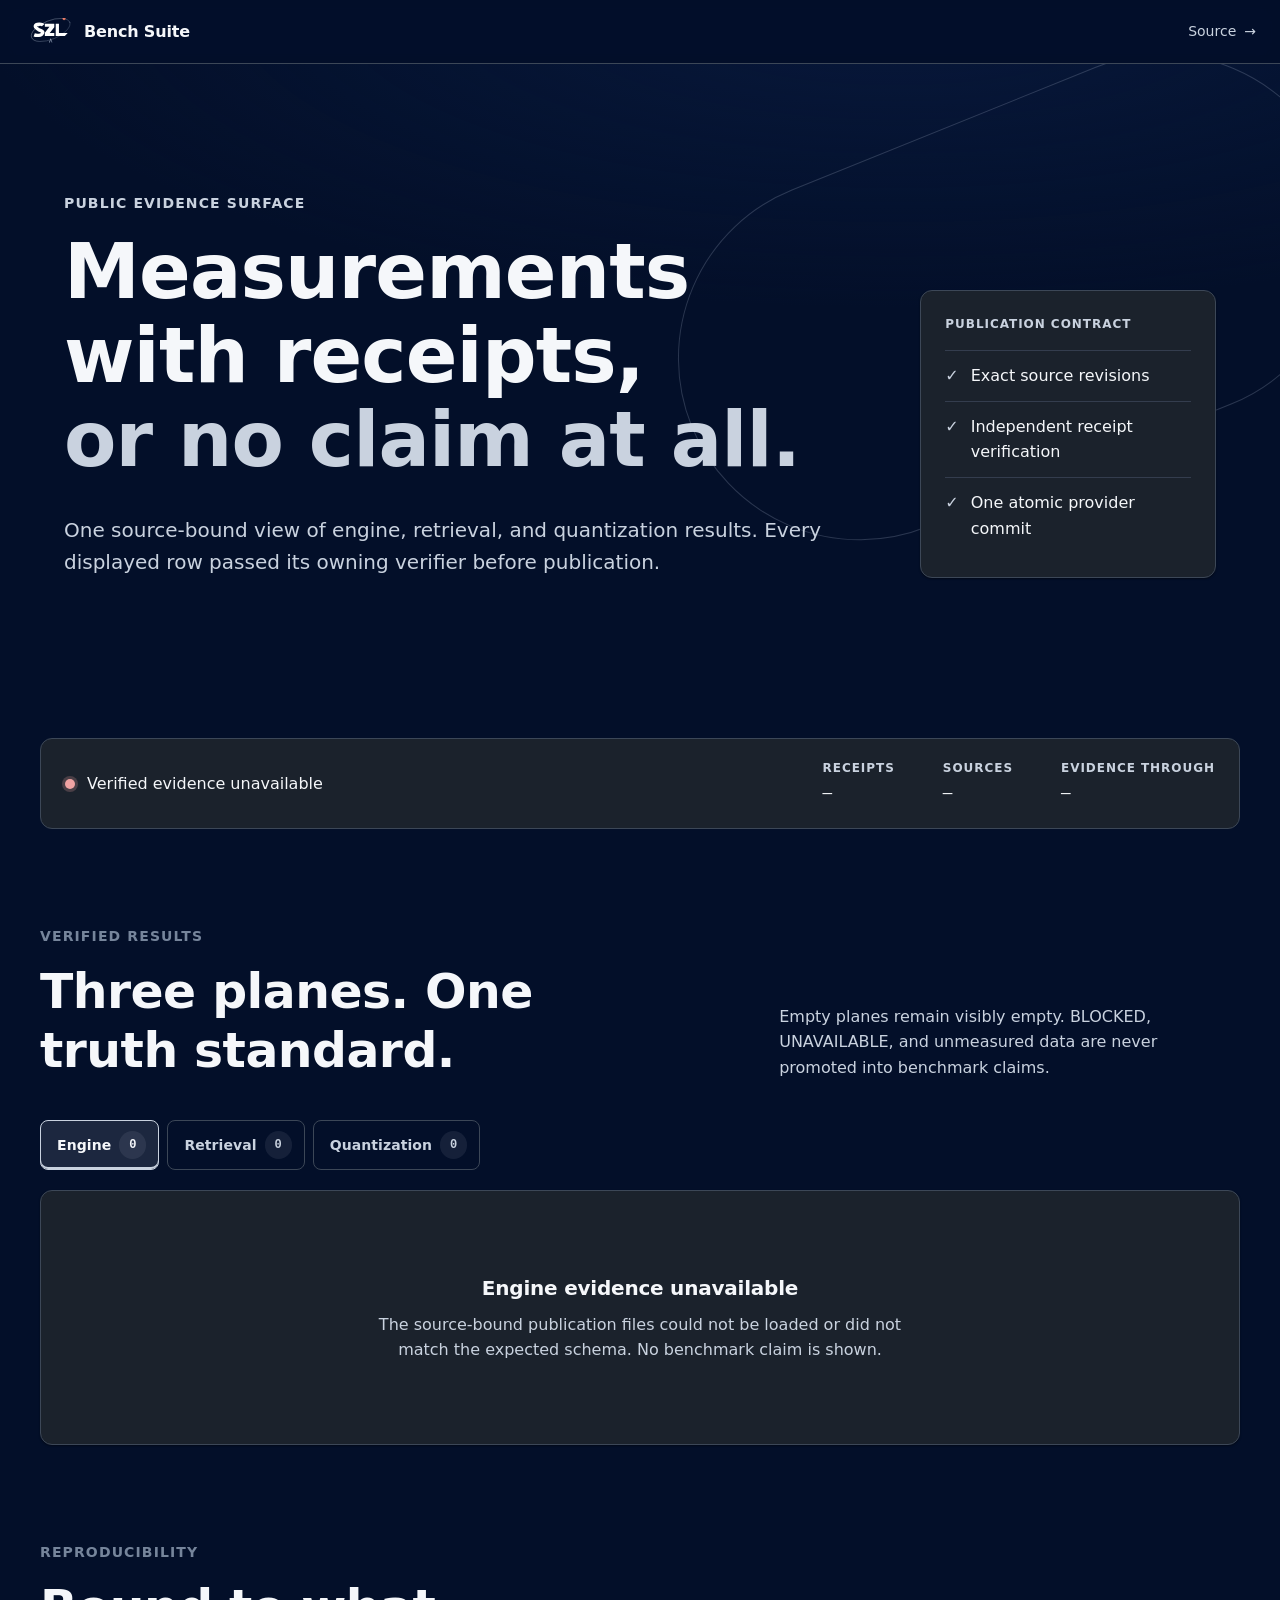
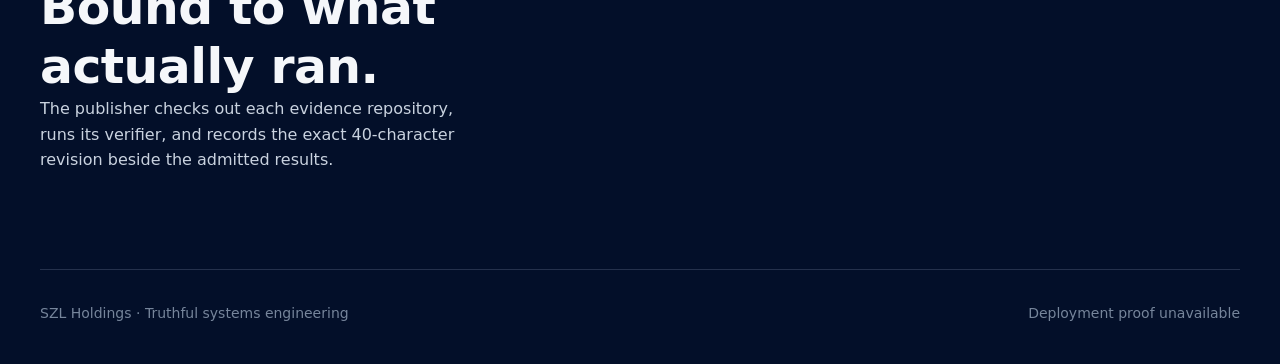
==== commit 8a1d3e69: "feat(brand): rework bench surfaces onto SZL KANCHAY founder direction The gold Kanchay v1.0.0 export" ====
--- a/site/index.html
+++ b/site/index.html
@@ -6,28 +6,27 @@
     <meta name="color-scheme" content="dark">
     <meta name="description" content="Receipted SZL engine, retrieval, and quantization evidence.">
     <title>SZL Bench Suite</title>
-    <link rel="stylesheet" href="kanchay/kanchay.css">
+    <link rel="icon" type="image/svg+xml" href="szl/logos/szl_favicon.svg">
+    <link rel="stylesheet" href="szl/szl-design-system.css">
     <link rel="stylesheet" href="style.css">
     <script src="app.js" defer></script>
   </head>
   <body>
     <a class="skip-link" href="#evidence">Skip to evidence</a>
+    <nav class="nav" aria-label="Primary">
+      <a class="nav__brand" href="./" aria-label="SZL Bench Suite home"><img src="szl/logos/szl_favicon.svg" alt="" width="48" height="28"><span>Bench Suite</span></a>
+      <div class="nav__links"><a class="nav__link" href="https://github.com/szl-holdings/frontier-bench">Source <span aria-hidden="true">→</span></a></div>
+    </nav>
+
     <header class="hero">
-      <nav class="nav" aria-label="Primary">
-        <a class="brand" href="./" aria-label="SZL Bench Suite home">
-          <svg class="brand-mark" width="28" height="28" viewBox="0 0 32 32" fill="none" aria-hidden="true" focusable="false"><rect x="1" y="1" width="30" height="30" rx="7" fill="none" stroke="currentColor" stroke-width="1.6"/><path d="M9 9 L23 9 L9 23 L23 23" stroke="currentColor" stroke-width="2.2" stroke-linejoin="round" stroke-linecap="round" fill="none"/><circle cx="9" cy="9" r="2.1" fill="currentColor"/><circle cx="23" cy="23" r="2.1" fill="currentColor"/></svg>
-          <span>Bench Suite</span>
-        </a>
-        <a class="source-link" href="https://github.com/szl-holdings/frontier-bench">Source <span aria-hidden="true">→</span></a>
-      </nav>
-
-      <div class="hero-grid">
+      <div class="hero__orbit" aria-hidden="true"></div>
+      <div class="hero__inner hero-grid">
         <div>
           <p class="eyebrow">Public evidence surface</p>
           <h1>Measurements with receipts,<br><span>or no claim at all.</span></h1>
           <p class="lede">One source-bound view of engine, retrieval, and quantization results. Every displayed row passed its owning verifier before publication.</p>
         </div>
-        <aside class="proof-card" aria-label="Publication guarantees">
+        <aside class="proof-card card" aria-label="Publication guarantees">
           <p class="proof-kicker">Publication contract</p>
           <ul>
             <li><span aria-hidden="true">✓</span> Exact source revisions</li>
@@ -58,14 +57,14 @@
         </div>
 
         <div class="tabs" role="tablist" aria-label="Benchmark planes">
-          <button id="tab-engine" role="tab" aria-selected="true" aria-controls="panel-engine" tabindex="0" data-plane="engine">Engine <span id="count-engine">0</span></button>
-          <button id="tab-retrieval" role="tab" aria-selected="false" aria-controls="panel-retrieval" tabindex="-1" data-plane="retrieval">Retrieval <span id="count-retrieval">0</span></button>
-          <button id="tab-quant" role="tab" aria-selected="false" aria-controls="panel-quant" tabindex="-1" data-plane="quant">Quantization <span id="count-quant">0</span></button>
+          <button id="tab-engine" class="btn btn-ghost" role="tab" aria-selected="true" aria-controls="panel-engine" tabindex="0" data-plane="engine">Engine <span id="count-engine">0</span></button>
+          <button id="tab-retrieval" class="btn btn-ghost" role="tab" aria-selected="false" aria-controls="panel-retrieval" tabindex="-1" data-plane="retrieval">Retrieval <span id="count-retrieval">0</span></button>
+          <button id="tab-quant" class="btn btn-ghost" role="tab" aria-selected="false" aria-controls="panel-quant" tabindex="-1" data-plane="quant">Quantization <span id="count-quant">0</span></button>
         </div>
 
-        <div id="panel-engine" class="panel" role="tabpanel" aria-labelledby="tab-engine" data-panel="engine"></div>
-        <div id="panel-retrieval" class="panel" role="tabpanel" aria-labelledby="tab-retrieval" data-panel="retrieval" hidden></div>
-        <div id="panel-quant" class="panel" role="tabpanel" aria-labelledby="tab-quant" data-panel="quant" hidden></div>
+        <div id="panel-engine" class="panel card" role="tabpanel" aria-labelledby="tab-engine" data-panel="engine"></div>
+        <div id="panel-retrieval" class="panel card" role="tabpanel" aria-labelledby="tab-retrieval" data-panel="retrieval" hidden></div>
+        <div id="panel-quant" class="panel card" role="tabpanel" aria-labelledby="tab-quant" data-panel="quant" hidden></div>
       </section>
 
       <section class="provenance" aria-labelledby="provenance-title">
--- a/site/szl/szl-design-system.css
+++ b/site/szl/szl-design-system.css
@@ -0,0 +1,427 @@
+/* ============================================================================
+ * SZL HOLDINGS — KANCHAY Design System v1.1.0  ·  szl-design-system.css
+ * One self-contained file. 0 runtime CDN. No Google Fonts. No Inter default.
+ * No purple gradients. Self-hosted system-font stack only.
+ *
+ * EVOLVES (does not replace) the canonical KANCHAY token scales:
+ *   yawar (blood/red), yuyay (teal — WCAG-AA focus ring), hatun (gold/premium),
+ *   gray (neutral), plus the a11oy dark surfaces.
+ * ADDS the founder-approved logo palette: space navy #030F29, coral node
+ *   #DF735F (accent, used SPARINGLY), silver linework #E9EEF6->#9AA7BD->#5C6B86.
+ *
+ * Aesthetic: Anthropic calm restraint + Ollama dev-clean + defense-tech
+ * gravitas + our own orbital/khipu motif. Generous whitespace. Serious, human,
+ * honest. WCAG AA throughout. ADDITIVE only — no v11 LOCKED number changed.
+ *
+ * Brand assets (c) 2026 SZL Holdings · CC BY 4.0 · code Apache-2.0
+ * Attribution: ORCID 0009-0001-0110-4173
+ * ========================================================================== */
+
+/* --- 0 · Self-hosted font stack (NO CDN, NO webfont download required) ----- */
+:root {
+  --font-body:
+    system-ui, -apple-system, "Segoe UI", "Helvetica Neue", "Liberation Sans",
+    Arial, sans-serif;
+  --font-display:
+    system-ui, -apple-system, "Segoe UI", "Helvetica Neue", "Liberation Sans",
+    Arial, sans-serif;
+  --font-heading: var(--font-display);
+  --font-mono:
+    ui-monospace, "SF Mono", "Cascadia Code", "JetBrains Mono", "IBM Plex Mono",
+    "Liberation Mono", Menlo, Consolas, monospace;
+}
+
+/* --- 1 · COLOR — full palette (KANCHAY scales KEPT; logo palette ADDED) ---- */
+:root {
+  /* yawar (blood / circulatory receipt ledger) — KEEP */
+  --color-yawar-50:#fdecec; --color-yawar-100:#f9cfcf; --color-yawar-200:#f0a3a3;
+  --color-yawar-300:#e57373; --color-yawar-400:#d65151; --color-yawar-500:#c0392b;
+  --color-yawar-600:#a32a1f; --color-yawar-700:#822018; --color-yawar-800:#5e1712;
+  --color-yawar-900:#3d0f0c;
+  /* yuyay (thought / 13-axis heart gate) — KEEP; focus ring lives here */
+  --color-yuyay-50:#e6f7f6; --color-yuyay-100:#bfeae8; --color-yuyay-200:#8fd9d5;
+  --color-yuyay-300:#5cc4bf; --color-yuyay-400:#34aaa4; --color-yuyay-500:#168f89;
+  --color-yuyay-600:#0f726e; --color-yuyay-700:#0b5957; --color-yuyay-800:#083f3e;
+  --color-yuyay-900:#052827;
+  /* hatun (great / premium accent, doctrine governance) — KEEP */
+  --color-hatun-50:#faf5e9; --color-hatun-100:#f0e3c4; --color-hatun-200:#e4cf99;
+  --color-hatun-300:#d7b96b; --color-hatun-400:#cda64a; --color-hatun-500:#c08f2f;
+  --color-hatun-600:#a3741f; --color-hatun-700:#825a18; --color-hatun-800:#5e4012;
+  --color-hatun-900:#3d290b;
+  /* neutral gray scale — KEEP */
+  --color-gray-50:#f5f7fa; --color-gray-100:#e6eaf1; --color-gray-200:#c9d2df;
+  --color-gray-300:#a4b1c4; --color-gray-400:#76859b; --color-gray-500:#525f73;
+  --color-gray-600:#3c4757; --color-gray-700:#2a3340; --color-gray-800:#1b222c;
+  --color-gray-900:#10151c; --color-gray-950:#0a0f1e;
+  /* NEW · canonical logo palette (founder-approved) */
+  --color-space-900:#030F29; --color-space-800:#061536;
+  --color-space-700:#0a1e47; --color-space-600:#102a5e;
+  --color-coral-300:#F0917E; --color-coral-400:#DF735F; --color-coral-500:#C4543F;
+  --color-silver-100:#E9EEF6; --color-silver-300:#9AA7BD; --color-silver-500:#5C6B86;
+  --color-white:#FFFFFF; --color-ink:#0a0f1e; --color-ink-soft:#2a3340;
+  /* semantic (status) — KEEP */
+  --color-success:#1f9d57; --color-success-strong:#116b3d; --color-success-light:#3fce82;
+  --color-warning:#c08f2f; --color-warning-light:#e4cf99;
+  --color-error:#c0392b;   --color-error-light:#f0a3a3;
+  --color-info:#2f7fb5;    --color-info-light:#7cb8e0;
+}
+
+/* --- 2 · SEMANTIC SURFACES — the "polarities" (dark operator default) ------ */
+:root {
+  --bg:var(--color-space-900); --bg-deep:#02091c;
+  --surface:var(--color-gray-800); --surface-alt:#18202b;
+  --surface-raised:var(--color-gray-700);
+  --border:var(--color-gray-600);
+  --border-subtle:color-mix(in srgb, var(--color-gray-600) 55%, transparent);
+  --hairline:color-mix(in srgb, var(--color-silver-500) 38%, transparent);
+  --text:var(--color-gray-50); --text-sub:var(--color-gray-200); --text-ghost:var(--color-gray-400);
+  --accent:var(--color-coral-400); --accent-hover:var(--color-coral-300);
+  --accent-press:var(--color-coral-500); --accent-ink:var(--color-space-900);
+  --premium:var(--color-hatun-300);
+  --link:var(--color-yuyay-200); --link-hover:var(--color-yuyay-100);
+  --focus:var(--color-yuyay-400);
+  color-scheme:dark;
+}
+[data-surface="light"] {
+  --bg:var(--color-gray-50); --bg-deep:#eef1f6;
+  --surface:var(--color-white); --surface-alt:#fbfcfe; --surface-raised:var(--color-white);
+  --border:var(--color-gray-200);
+  --border-subtle:color-mix(in srgb, var(--color-gray-300) 50%, transparent);
+  --hairline:color-mix(in srgb, var(--color-silver-500) 30%, transparent);
+  --text:var(--color-gray-900); --text-sub:var(--color-gray-600); --text-ghost:var(--color-gray-500);
+  --accent:var(--color-coral-500); --accent-hover:var(--color-coral-400);
+  --accent-press:#a8442f; --accent-ink:var(--color-white);
+  --premium:var(--color-hatun-700);
+  --link:var(--color-yuyay-700); --link-hover:var(--color-yuyay-800);
+  --focus:var(--color-yuyay-600);
+  color-scheme:light;
+}
+
+/* --- 3 · TYPE SCALE — Major Third (1.25), base 16px (KANCHAY scale) -------- */
+:root {
+  --text-xs:0.75rem; --text-sm:0.875rem; --text-base:1rem; --text-lg:1.25rem;
+  --text-xl:1.563rem; --text-2xl:1.953rem; --text-3xl:2.441rem;
+  --text-4xl:3.052rem; --text-5xl:3.815rem; --text-6xl:4.768rem;
+  --leading-tight:1.1; --leading-snug:1.2; --leading-normal:1.6; --leading-mono:1.5;
+  --tracking-tight:-0.011em; --tracking-normal:0; --tracking-caps:0.08em;
+  --weight-regular:400; --weight-medium:500; --weight-semibold:600; --weight-bold:700;
+}
+
+/* --- 4 · SPACING / RADIUS / SHADOW / MOTION / Z — KEEP canonical tokens ----- */
+:root {
+  --space-px:1px; --space-1:.25rem; --space-2:.5rem; --space-3:.75rem; --space-4:1rem;
+  --space-5:1.25rem; --space-6:1.5rem; --space-8:2rem; --space-10:2.5rem; --space-12:3rem;
+  --space-16:4rem; --space-20:5rem; --space-24:6rem;
+  --radius-sm:4px; --radius-md:8px; --radius-lg:12px; --radius-xl:16px;
+  --radius-2xl:24px; --radius-full:9999px;
+  --shadow-sm:0 1px 2px rgba(0,0,0,.40); --shadow-md:0 2px 8px rgba(0,0,0,.45);
+  --shadow-lg:0 8px 24px rgba(0,0,0,.50); --shadow-xl:0 16px 48px rgba(0,0,0,.55);
+  --shadow-focus:0 0 0 3px color-mix(in srgb, var(--focus) 55%, transparent);
+  --shadow-glow-hatun:0 0 0 1px var(--color-hatun-500),
+                      0 0 16px color-mix(in srgb, var(--color-hatun-400) 30%, transparent);
+  --shadow-node:0 0 0 1px var(--color-coral-500),
+                0 0 18px color-mix(in srgb, var(--color-coral-400) 32%, transparent);
+  --ease-standard:cubic-bezier(.2,0,0,1); --ease-emphasized:cubic-bezier(.3,0,.1,1);
+  --ease-out:cubic-bezier(0,0,.2,1); --ease-in:cubic-bezier(.4,0,1,1);
+  --ease-orbit:cubic-bezier(.45,.05,.25,1);
+  --duration-instant:75ms; --duration-fast:150ms; --duration-base:250ms;
+  --duration-slow:400ms; --duration-slower:600ms; --duration-orbit:24s;
+  --z-base:0; --z-raised:10; --z-dropdown:1000; --z-sticky:1100; --z-overlay:1200;
+  --z-modal:1300; --z-popover:1400; --z-toast:1500; --z-max:2147483000;
+  --z-control-dock:var(--z-popover);
+  --border-hairline:1px; --border-thick:2px; --border-focus:3px;
+  --measure:68ch; --container:1200px;
+  --safe-area-top:env(safe-area-inset-top,0px);
+  --safe-area-right:env(safe-area-inset-right,0px);
+  --safe-area-bottom:env(safe-area-inset-bottom,0px);
+  --safe-area-left:env(safe-area-inset-left,0px);
+  --target-size-min:24px; --target-size-coarse:44px;
+  --control-dock-max-inline-size:24rem;
+}
+@media (prefers-reduced-motion: reduce) {
+  *, *::before, *::after {
+    animation-duration:.01ms !important; animation-iteration-count:1 !important;
+    transition-duration:.01ms !important; scroll-behavior:auto !important;
+  }
+}
+
+/* --- 5 · BASE / RESET ------------------------------------------------------ */
+*, *::before, *::after { box-sizing:border-box; }
+html { -webkit-text-size-adjust:100%; text-size-adjust:100%; }
+body {
+  margin:0; background:var(--bg); color:var(--text);
+  font-family:var(--font-body); font-size:var(--text-base);
+  line-height:var(--leading-normal); font-weight:var(--weight-regular);
+  -webkit-font-smoothing:antialiased; -moz-osx-font-smoothing:grayscale;
+  text-rendering:optimizeLegibility;
+}
+h1,h2,h3,h4 { font-family:var(--font-display); color:var(--text);
+  letter-spacing:var(--tracking-tight); margin:0 0 var(--space-4); }
+h1 { font-size:var(--text-4xl); line-height:var(--leading-tight); font-weight:var(--weight-bold); }
+h2 { font-size:var(--text-3xl); line-height:var(--leading-snug); font-weight:var(--weight-semibold); }
+h3 { font-size:var(--text-2xl); line-height:var(--leading-snug); font-weight:var(--weight-semibold); }
+h4 { font-size:var(--text-xl);  line-height:var(--leading-snug); font-weight:var(--weight-semibold); }
+p  { margin:0 0 var(--space-4); max-width:var(--measure); color:var(--text-sub); }
+a  { color:var(--link); text-decoration:none; text-underline-offset:3px;
+     transition:color var(--duration-fast) var(--ease-standard); }
+a:hover { color:var(--link-hover); text-decoration:underline; }
+small,.text-sm { font-size:var(--text-sm); }
+code,kbd,samp { font-family:var(--font-mono); font-size:.92em; }
+hr { border:0; border-top:var(--border-hairline) solid var(--border); margin:var(--space-8) 0; }
+::selection { background:color-mix(in srgb, var(--accent) 30%, transparent); }
+:where(a,button,input,select,textarea,[tabindex]):focus-visible {
+  outline:var(--border-focus) solid transparent;
+  box-shadow:var(--shadow-focus); border-radius:var(--radius-sm);
+}
+.tabular,[data-tabular] { font-variant-numeric:tabular-nums lining-nums; }
+
+/* --- 6 · TYPE UTILITIES ---------------------------------------------------- */
+.display  { font-family:var(--font-display); font-size:var(--text-5xl);
+            line-height:var(--leading-tight); letter-spacing:var(--tracking-tight);
+            font-weight:var(--weight-bold); }
+.eyebrow  { font-size:var(--text-sm); font-weight:var(--weight-semibold);
+            letter-spacing:var(--tracking-caps); text-transform:uppercase; color:var(--text-ghost); }
+.lead     { font-size:var(--text-lg); color:var(--text); max-width:var(--measure); }
+.muted    { color:var(--text-sub); }
+.ghost    { color:var(--text-ghost); }
+.mono     { font-family:var(--font-mono); }
+
+/* --- 7 · LAYOUT HELPERS ---------------------------------------------------- */
+.container { width:100%; max-width:var(--container); margin-inline:auto; padding-inline:var(--space-6); }
+.stack > * + * { margin-top:var(--space-4); }
+.cluster { display:flex; flex-wrap:wrap; gap:var(--space-3); align-items:center; }
+.grid-auto { display:grid; gap:var(--space-6); grid-template-columns:repeat(auto-fit,minmax(260px,1fr)); }
+.safe-area-inline {
+  padding-inline-start:calc(var(--space-6) + var(--safe-area-left));
+  padding-inline-end:calc(var(--space-6) + var(--safe-area-right));
+}
+.safe-area-block-end {
+  padding-block-end:calc(var(--space-6) + var(--safe-area-bottom));
+}
+.control-target {
+  display:inline-flex; align-items:center; justify-content:center;
+  min-inline-size:var(--target-size-min); min-block-size:var(--target-size-min);
+}
+.control-dock {
+  position:fixed; isolation:isolate; z-index:var(--z-control-dock);
+  inset-inline-end:calc(var(--space-4) + var(--safe-area-right));
+  inset-block-end:calc(var(--space-4) + var(--safe-area-bottom));
+  display:grid; gap:var(--space-3); inline-size:max-content;
+  max-inline-size:min(var(--control-dock-max-inline-size),
+    calc(100vw - var(--space-4) - var(--space-4) - var(--safe-area-left) - var(--safe-area-right)));
+}
+.control-dock > * { min-inline-size:0; max-inline-size:100%; }
+
+@media (max-width:640px) {
+  .grid-auto { grid-template-columns:minmax(0,1fr); }
+  .control-dock {
+    inset-inline-start:calc(var(--space-4) + var(--safe-area-left));
+    inline-size:auto;
+  }
+}
+
+/* --- 8 · BUTTONS (coral primary = the single accent, used sparingly) ------- */
+.btn {
+  --_pad-y:.625rem; --_pad-x:1.125rem;
+  display:inline-flex; align-items:center; justify-content:center; gap:var(--space-2);
+  min-inline-size:var(--target-size-min); min-block-size:var(--target-size-min);
+  padding:var(--_pad-y) var(--_pad-x);
+  font-family:var(--font-body); font-size:var(--text-sm); font-weight:var(--weight-semibold);
+  line-height:1; letter-spacing:.005em; white-space:nowrap;
+  border:var(--border-hairline) solid transparent; border-radius:var(--radius-md);
+  cursor:pointer; user-select:none; text-decoration:none;
+  transition:background var(--duration-fast) var(--ease-standard),
+             border-color var(--duration-fast) var(--ease-standard),
+             color var(--duration-fast) var(--ease-standard),
+             transform var(--duration-instant) var(--ease-standard);
+}
+.btn:active { transform:translateY(1px); }
+.btn:disabled,.btn[aria-disabled="true"] { opacity:.5; cursor:not-allowed; transform:none; }
+.btn-primary { background:var(--accent); color:var(--accent-ink); border-color:var(--accent); }
+.btn-primary:hover { background:var(--accent-hover); border-color:var(--accent-hover); }
+.btn-primary:active { background:var(--accent-press); }
+.btn-secondary { background:transparent; color:var(--text); border-color:var(--border); }
+.btn-secondary:hover { border-color:var(--text-ghost); background:color-mix(in srgb, var(--text) 6%, transparent); }
+.btn-ghost { background:transparent; color:var(--text-sub); border-color:transparent; }
+.btn-ghost:hover { color:var(--text); background:color-mix(in srgb, var(--text) 7%, transparent); }
+.btn-premium { background:transparent; color:var(--premium);
+  border-color:color-mix(in srgb, var(--premium) 55%, transparent); }
+.btn-premium:hover { box-shadow:var(--shadow-glow-hatun);
+  background:color-mix(in srgb, var(--premium) 10%, transparent); }
+.btn-lg { --_pad-y:.85rem; --_pad-x:1.5rem; font-size:var(--text-base); }
+.btn-sm { --_pad-y:.4rem;  --_pad-x:.8rem;  font-size:var(--text-xs); }
+@media (pointer:coarse) {
+  .btn,.control-target {
+    min-inline-size:var(--target-size-coarse); min-block-size:var(--target-size-coarse);
+  }
+}
+
+/* --- 9 · CARDS (dark-first, optional orbital arc accent) ------------------- */
+.card {
+  background:var(--surface); border:var(--border-hairline) solid var(--border);
+  border-radius:var(--radius-lg); padding:var(--space-6); box-shadow:var(--shadow-sm);
+  transition:border-color var(--duration-base) var(--ease-standard),
+             box-shadow var(--duration-base) var(--ease-standard);
+}
+.card:hover { box-shadow:var(--shadow-md); border-color:var(--border-subtle); }
+.card-raised { background:var(--surface-raised); box-shadow:var(--shadow-md); }
+.card-title { font-family:var(--font-display); font-size:var(--text-lg);
+  font-weight:var(--weight-semibold); margin:0 0 var(--space-2); color:var(--text); }
+.card-orbit { position:relative; overflow:hidden; }
+.card-orbit::before { content:""; position:absolute; inset:-40% -30% auto auto;
+  width:140%; aspect-ratio:1; border-radius:var(--radius-full);
+  border:1px solid color-mix(in srgb, var(--color-silver-300) 22%, transparent);
+  transform:rotate(-22deg); pointer-events:none; }
+
+/* --- 10 · BADGES + PROOF-STATUS CHIPS (honest vocabulary; never color-only) - */
+.badge { display:inline-flex; align-items:center; gap:var(--space-1);
+  padding:.2rem .55rem; font-size:var(--text-xs); font-weight:var(--weight-semibold);
+  letter-spacing:.02em; border-radius:var(--radius-sm);
+  border:var(--border-hairline) solid var(--border);
+  background:color-mix(in srgb, var(--text) 5%, transparent); color:var(--text-sub); }
+.badge-accent  { color:var(--accent);  border-color:color-mix(in srgb,var(--accent) 45%,transparent);
+                 background:color-mix(in srgb,var(--accent) 10%,transparent); }
+.badge-premium { color:var(--premium); border-color:color-mix(in srgb,var(--premium) 45%,transparent);
+                 background:color-mix(in srgb,var(--premium) 10%,transparent); }
+.chip { display:inline-flex; align-items:center; gap:var(--space-2);
+  padding:.25rem .6rem; font-family:var(--font-mono); font-size:var(--text-xs);
+  border-radius:var(--radius-sm); border:var(--border-hairline) solid var(--border);
+  background:var(--surface-alt); color:var(--text-sub);
+  font-variant-numeric:tabular-nums lining-nums; }
+.chip::before { content:""; width:.5rem; height:.5rem; border-radius:var(--radius-full);
+  background:currentColor; flex:0 0 auto; }
+.chip-proven     { color:var(--color-success-light); }
+.chip-conjecture { color:var(--color-warning-light); }
+.chip-sorry      { color:var(--color-error-light); }
+.chip-axiom      { color:var(--link); }
+.chip-live       { color:var(--color-success-light); }
+.chip-sample     { color:var(--text-ghost); }
+.chip-simulated  { color:var(--color-warning-light); }
+.chip-unavailable { color:var(--color-error-light); }
+[data-surface="light"] .chip-proven,
+[data-surface="light"] .chip-live { color:var(--color-success-strong); }
+[data-surface="light"] .chip-conjecture,
+[data-surface="light"] .chip-simulated { color:#6b4f00; }
+[data-surface="light"] .chip-sorry,
+[data-surface="light"] .chip-unavailable { color:#9f281e; }
+
+/* --- 11 · RECEIPT / PROOF chip (signature component) ----------------------- */
+.receipt { display:inline-flex; align-items:center; gap:var(--space-3);
+  padding:var(--space-2) var(--space-3); font-family:var(--font-mono); font-size:var(--text-xs);
+  background:var(--surface-alt); color:var(--text-sub);
+  border:var(--border-hairline) solid var(--border); border-radius:var(--radius-sm);
+  font-variant-numeric:tabular-nums lining-nums; }
+.receipt__dot { width:.55rem; height:.55rem; border-radius:var(--radius-full);
+  background:var(--color-success-light); flex:0 0 auto;
+  box-shadow:0 0 0 3px color-mix(in srgb, var(--color-success-light) 22%, transparent); }
+.receipt__root { color:var(--text); letter-spacing:.02em; }
+.receipt__label { color:var(--text-ghost); text-transform:uppercase;
+  letter-spacing:var(--tracking-caps); font-size:10px; }
+.receipt[data-state="unverified"] .receipt__dot { background:var(--color-warning-light);
+  box-shadow:0 0 0 3px color-mix(in srgb, var(--color-warning-light) 22%, transparent); }
+.receipt[data-state="failed"] .receipt__dot { background:var(--color-error-light);
+  box-shadow:0 0 0 3px color-mix(in srgb, var(--color-error-light) 22%, transparent); }
+
+/* --- 12 · CODE BLOCK (Ollama-clean, copy-paste-first) ---------------------- */
+.code { position:relative; display:block; font-family:var(--font-mono);
+  font-size:var(--text-sm); line-height:var(--leading-mono);
+  background:var(--bg-deep); color:var(--text);
+  border:var(--border-hairline) solid var(--border); border-radius:var(--radius-md);
+  padding:var(--space-4) var(--space-5); overflow-x:auto; white-space:pre; tab-size:2; }
+.code::before { content:attr(data-lang); position:absolute; top:var(--space-2); right:var(--space-3);
+  font-size:10px; letter-spacing:var(--tracking-caps); text-transform:uppercase; color:var(--text-ghost); }
+.code .tok-comment { color:var(--text-ghost); }
+.code .tok-key     { color:var(--link); }
+.code .tok-str     { color:var(--color-success-light); }
+.code .tok-num     { color:var(--premium); }
+.code__copy { position:absolute; bottom:var(--space-2); right:var(--space-2); }
+
+/* --- 13 · NAV (sticky, hairline, calm) ------------------------------------- */
+.nav { position:sticky; top:0; z-index:var(--z-sticky);
+  display:flex; align-items:center; gap:var(--space-6); height:64px; padding-inline:var(--space-6);
+  background:color-mix(in srgb, var(--bg) 82%, transparent);
+  backdrop-filter:saturate(140%) blur(10px);
+  border-bottom:var(--border-hairline) solid var(--border); }
+.nav__brand { display:flex; align-items:center; gap:var(--space-3);
+  font-family:var(--font-display); font-weight:var(--weight-bold);
+  letter-spacing:var(--tracking-tight); color:var(--text); text-decoration:none; }
+.nav__brand img,.nav__brand svg { height:28px; width:auto; display:block; }
+.nav__links { display:flex; align-items:center; gap:var(--space-5); margin-left:auto; }
+.nav__link { font-size:var(--text-sm); font-weight:var(--weight-medium); color:var(--text-sub); }
+.nav__link:hover,.nav__link[aria-current="page"] { color:var(--text); text-decoration:none; }
+.nav__link[aria-current="page"] { position:relative; }
+.nav__link[aria-current="page"]::after { content:""; position:absolute; left:0; right:0; bottom:-21px;
+  height:2px; background:var(--accent); border-radius:var(--radius-full); }
+
+/* --- 14 · HERO (deep-space; one orbital arc + one coral node) -------------- */
+.hero { position:relative; overflow:hidden; isolation:isolate; padding:clamp(4rem,10vw,8rem) 0;
+  background:radial-gradient(120% 80% at 70% -10%,
+      color-mix(in srgb, var(--color-space-700) 60%, transparent), transparent 60%), var(--bg); }
+.hero__inner { max-width:var(--container); margin-inline:auto; padding-inline:var(--space-6);
+  position:relative; z-index:1; }
+.hero__title { font-family:var(--font-display); font-weight:var(--weight-bold);
+  font-size:clamp(2.4rem,5vw,var(--text-6xl)); line-height:1.05;
+  letter-spacing:var(--tracking-tight); margin:0 0 var(--space-5); max-width:18ch; }
+.hero__sub { font-size:var(--text-lg); color:var(--text-sub); max-width:54ch; margin-bottom:var(--space-8); }
+.hero__orbit { position:absolute; inset:0; z-index:0; pointer-events:none; overflow:hidden; }
+.hero__orbit::before { content:""; position:absolute; top:8%; right:-6%;
+  width:min(54vw,760px); aspect-ratio:1.9/1; transform:rotate(-22deg);
+  border:1px solid color-mix(in srgb, var(--color-silver-300) 26%, transparent);
+  border-radius:var(--radius-full); }
+.hero__node { position:absolute; top:11%; right:14%; width:14px; height:14px;
+  border-radius:var(--radius-full); background:var(--accent); box-shadow:var(--shadow-node);
+  animation:orbit-drift var(--duration-orbit) linear infinite; }
+@keyframes orbit-drift { to { transform:rotate(360deg) translateX(2px) rotate(-360deg); } }
+
+/* --- 15 · ORBIT DIVIDER (orbital/khipu motif as a section rule) ------------ */
+.orbit-rule { display:flex; align-items:center; gap:var(--space-3); margin:var(--space-12) 0; color:var(--text-ghost); }
+.orbit-rule::before,.orbit-rule::after { content:""; height:1px; flex:1;
+  background:linear-gradient(to right, transparent,
+    color-mix(in srgb, var(--color-silver-300) 40%, transparent), transparent); }
+
+/* --- 16 - EVIDENCE CARD + DECISION METRIC --------------------------------- */
+.evidence-card { display:grid; gap:var(--space-4); background:var(--surface);
+  border:var(--border-hairline) solid var(--border); border-radius:var(--radius-lg);
+  padding:var(--space-6); }
+.evidence-card__header { display:flex; align-items:flex-start; justify-content:space-between;
+  gap:var(--space-4); }
+.evidence-card__title { margin:0; font-size:var(--text-lg); }
+.evidence-card__meta { display:grid; gap:var(--space-2); margin:0; }
+.evidence-card__meta > div { display:grid; grid-template-columns:minmax(7rem,.35fr) 1fr;
+  gap:var(--space-3); padding-top:var(--space-2); border-top:1px solid var(--hairline); }
+.evidence-card__meta dt { color:var(--text-ghost); font-size:var(--text-xs);
+  font-weight:var(--weight-semibold); letter-spacing:var(--tracking-caps); text-transform:uppercase; }
+.evidence-card__meta dd { margin:0; color:var(--text); overflow-wrap:anywhere; }
+.metric { display:grid; gap:var(--space-1); }
+.metric__value { color:var(--text); font:var(--weight-bold) var(--text-2xl)/1 var(--font-display);
+  font-variant-numeric:tabular-nums lining-nums; }
+.metric__label { color:var(--text-ghost); font-size:var(--text-xs);
+  letter-spacing:var(--tracking-caps); text-transform:uppercase; }
+
+@media (max-width:640px) {
+  .evidence-card__header { display:grid; }
+  .evidence-card__meta > div { grid-template-columns:1fr; gap:var(--space-1); }
+}
+
+@media (forced-colors:active) {
+  .chip::before,.receipt__dot,.hero__node { border:1px solid currentColor; }
+}
+.orbit-rule__node { width:7px; height:7px; border-radius:var(--radius-full);
+  background:var(--accent); flex:0 0 auto; }
+
+/* --- 16 · TABLE (audit / count data) --------------------------------------- */
+.table { width:100%; border-collapse:collapse; font-size:var(--text-sm); }
+.table th { text-align:left; font-weight:var(--weight-semibold); color:var(--text-sub);
+  font-size:var(--text-xs); letter-spacing:var(--tracking-caps); text-transform:uppercase;
+  padding:var(--space-3) var(--space-4); border-bottom:var(--border-hairline) solid var(--border); }
+.table td { padding:var(--space-3) var(--space-4);
+  border-bottom:var(--border-hairline) solid var(--border-subtle); color:var(--text); }
+.table td.num { font-family:var(--font-mono); font-variant-numeric:tabular-nums lining-nums; text-align:right; }
+
+/* --- 17 · SKIP LINK (a11y) ------------------------------------------------- */
+.skip-link { position:absolute; left:-9999px; z-index:var(--z-max);
+  background:var(--surface); color:var(--text); padding:var(--space-3) var(--space-4);
+  border-radius:var(--radius-md); border:var(--border-hairline) solid var(--border); }
+.skip-link:focus { left:var(--space-4); top:var(--space-4); }
+
+/* End — szl-design-system.css · CC BY 4.0 · ORCID 0009-0001-0110-4173 · ADDITIVE only */
--- a/site/style.css
+++ b/site/style.css
@@ -1,198 +1,95 @@
 /* SPDX-License-Identifier: Apache-2.0
    (c) 2026 Lutar, Stephen P. - SZL Holdings - ORCID 0009-0001-0110-4173
-   SZL Bench Suite (historical site/ surface) on SZL Kanchay: every color and face
-   is a token from kanchay/kanchay.css, which loads first. */
+   SZL Bench Suite (historical site/ surface) on SZL KANCHAY v1.1.0, dark operator
+   surface. szl/szl-design-system.css loads first; every color and face here is one
+   of its tokens. Coral appears only as the logo's node. */
 
-* { box-sizing: border-box; }
+body { min-width: 320px; }
 
-html { scroll-behavior: smooth; }
+.nav__brand { min-block-size: var(--target-size-coarse); }
+.nav__link { display: inline-flex; align-items: center; gap: var(--space-2); min-block-size: var(--target-size-coarse); }
 
-body {
-  margin: 0;
-  min-width: 320px;
-  background: var(--color-a11oy-bg);
-  color: var(--color-a11oy-text);
-  font-family: var(--font-sans);
-  -webkit-font-smoothing: antialiased;
-}
-
-a { color: inherit; }
-button { font: inherit; }
-
-.skip-link {
-  position: fixed;
-  z-index: var(--z-toast);
-  top: var(--space-4);
-  left: var(--space-4);
-  padding: var(--space-3) var(--space-4);
-  border-radius: var(--radius-sm);
-  color: var(--color-on-accent);
-  background: var(--color-a11oy-gold);
-  font-weight: 600;
-  text-decoration: none;
-  transform: translateY(-200%);
-}
-
-.skip-link:focus { transform: translateY(0); }
-
-.hero,
 main,
 footer {
-  width: min(1180px, calc(100% - 2rem));
+  width: min(var(--container), calc(100% - 2 * var(--space-6)));
   margin-inline: auto;
 }
-
-.hero { position: relative; isolation: isolate; }
-
-/* Command grid: 1px lines of text at 2.5%, 56px pitch, masked to a centered ellipse. */
-.hero::before {
-  content: "";
-  position: absolute;
-  inset: 0;
-  z-index: -1;
-  pointer-events: none;
-  background-image:
-    linear-gradient(color-mix(in srgb, var(--color-a11oy-text) 2.5%, transparent) 1px, transparent 1px),
-    linear-gradient(90deg, color-mix(in srgb, var(--color-a11oy-text) 2.5%, transparent) 1px, transparent 1px);
-  background-size: 56px 56px;
-  -webkit-mask-image: radial-gradient(ellipse at 50% 45%, var(--color-a11oy-text) 25%, transparent 72%);
-  mask-image: radial-gradient(ellipse at 50% 45%, var(--color-a11oy-text) 25%, transparent 72%);
-}
-
-.nav {
-  min-height: 88px;
-  display: flex;
-  align-items: center;
-  justify-content: space-between;
-  gap: var(--space-4);
-}
-
-.brand {
-  display: inline-flex;
-  align-items: center;
-  gap: var(--space-3);
-  min-height: var(--szl-touch-target);
-  font-family: var(--font-display);
-  font-weight: 600;
-  letter-spacing: -.02em;
-  text-decoration: none;
-}
-
-.brand-mark {
-  display: inline-flex;
-  flex: none;
-  color: var(--color-a11oy-gold);
-}
-
-.source-link {
-  min-height: var(--szl-touch-target);
-  display: inline-flex;
-  align-items: center;
-  gap: var(--space-2);
-  padding: var(--space-2) var(--space-3);
-  border-radius: var(--radius-sm);
-  color: var(--color-a11oy-text-sub);
-  text-decoration: none;
-  transition: background-color var(--duration-fast) var(--ease-standard), color var(--duration-fast) var(--ease-standard);
-}
-
-.source-link:hover { background: var(--color-a11oy-overlay); color: var(--color-a11oy-text); }
 
 .hero-grid {
   display: grid;
   grid-template-columns: minmax(0, 1.45fr) minmax(280px, .55fr);
   align-items: end;
   gap: clamp(2rem, 6vw, 6rem);
-  padding: clamp(4.5rem, 10vw, 8.5rem) 0 5rem;
 }
 
-.eyebrow {
-  margin: 0 0 var(--space-4);
-  color: var(--color-a11oy-gold);
-  font-family: var(--font-mono);
-  font-size: 11px;
-  line-height: 16px;
-  letter-spacing: .3em;
-  text-transform: uppercase;
-}
+.eyebrow { margin: 0 0 var(--space-4); }
+/* --text-ghost dips to 4.34:1 on the brightest part of the hero glow; use --text-sub there. */
+.hero .eyebrow { color: var(--text-sub); }
 
 h1, h2, p { overflow-wrap: anywhere; }
 
 h1 {
-  max-width: 850px;
+  max-width: 22ch;
   margin: 0;
-  font-family: var(--font-display);
-  font-size: clamp(2.7rem, 7vw, 5.2rem);
-  font-weight: 300;
-  line-height: 1.02;
-  letter-spacing: -.035em;
+  font-size: clamp(var(--text-3xl), 6vw, var(--text-6xl));
+  line-height: var(--leading-tight);
   text-wrap: balance;
 }
 
-h1 span { color: var(--color-a11oy-gold); }
+h1 span { color: var(--text-sub); }
 
 .lede {
-  max-width: var(--szl-readable-measure);
   margin: var(--space-8) 0 0;
-  color: var(--color-a11oy-text-sub);
-  font-size: clamp(1.05rem, 2vw, 1.25rem);
-  line-height: 1.65;
+  font-size: var(--text-lg);
   text-wrap: pretty;
-}
-
-.proof-card {
-  padding: var(--space-6);
-  border: var(--border-hairline) solid var(--color-a11oy-border-subtle);
-  border-radius: var(--radius-md);
-  background: var(--color-a11oy-surface);
 }
 
 .proof-kicker {
   margin: 0 0 var(--space-4);
-  color: var(--color-a11oy-text-sub);
-  font-family: var(--font-mono);
-  font-size: 11px;
-  line-height: 16px;
-  letter-spacing: .15em;
+  color: var(--text-sub);
+  font-size: var(--text-xs);
+  font-weight: var(--weight-semibold);
+  letter-spacing: var(--tracking-caps);
   text-transform: uppercase;
 }
 
 .proof-card ul { margin: 0; padding: 0; list-style: none; }
-.proof-card li { display: flex; gap: var(--space-3); padding: var(--space-3) 0; border-top: var(--border-hairline) solid var(--color-a11oy-border-subtle); }
-.proof-card li span { color: var(--color-ink-signal); }
+.proof-card li { display: flex; gap: var(--space-3); padding: var(--space-3) 0; border-top: var(--border-hairline) solid var(--hairline); color: var(--text); }
+.proof-card li span { color: var(--text-sub); }
 
 .status-strip {
   display: grid;
   grid-template-columns: 1fr auto;
   align-items: center;
   gap: var(--space-8);
+  margin-top: var(--space-8);
   padding: var(--space-5) var(--space-6);
-  border: var(--border-hairline) solid var(--color-a11oy-border-subtle);
-  border-radius: var(--radius-md);
-  background: var(--color-a11oy-surface);
+  border: var(--border-hairline) solid var(--border);
+  border-radius: var(--radius-lg);
+  background: var(--surface);
 }
 
-.status-strip > div { display: flex; align-items: center; gap: var(--space-3); }
+.status-strip > div { display: flex; align-items: center; gap: var(--space-3); color: var(--text); }
 
 .status-dot {
-  --tone: var(--color-warning);
-  width: .65rem;
-  height: .65rem;
-  flex: 0 0 auto;
+  --_tone: var(--color-warning);
+  inline-size: .625rem;
+  block-size: .625rem;
+  flex: none;
   border-radius: var(--radius-full);
-  background: var(--tone);
-  box-shadow: 0 0 0 .3rem color-mix(in srgb, var(--tone) 14%, transparent);
+  background: var(--_tone);
+  box-shadow: 0 0 0 3px color-mix(in srgb, var(--_tone) 22%, transparent);
 }
 
-.status-strip[data-state="verified"] .status-dot { --tone: var(--color-success); }
-.status-strip[data-state="failed"] .status-dot { --tone: var(--color-ink-danger); }
+.status-strip[data-state="verified"] .status-dot { --_tone: var(--color-success); }
+.status-strip[data-state="failed"] .status-dot { --_tone: var(--color-error-light); }
 
 dl { display: flex; gap: clamp(1.2rem, 4vw, 3rem); margin: 0; }
 dl div { display: grid; gap: var(--space-1); }
-dt { color: var(--color-a11oy-text-sub); font-family: var(--font-mono); font-size: 11px; line-height: 16px; letter-spacing: .15em; text-transform: uppercase; }
-dd { margin: 0; font-family: var(--font-mono); font-variant-numeric: tabular-nums; }
+dt { color: var(--text-sub); font-size: var(--text-xs); font-weight: var(--weight-semibold); letter-spacing: var(--tracking-caps); text-transform: uppercase; }
+dd { margin: 0; color: var(--text); font-family: var(--font-mono); font-variant-numeric: tabular-nums lining-nums; }
 
-.evidence-section { padding: 7rem 0; }
+.evidence-section { padding: var(--space-24) 0; }
 
 .section-heading {
   display: grid;
@@ -202,8 +99,8 @@
   margin-bottom: var(--space-10);
 }
 
-h2 { margin: 0; font-family: var(--font-display); font-size: clamp(2rem, 4vw, 3.4rem); font-weight: 300; line-height: 1.05; letter-spacing: -.03em; text-wrap: balance; }
-.section-heading > p, .provenance > div > p:last-child { margin: 0; color: var(--color-a11oy-text-sub); line-height: 1.65; }
+.section-heading h2, .provenance h2 { margin: 0; font-size: clamp(var(--text-2xl), 4vw, var(--text-4xl)); line-height: var(--leading-snug); text-wrap: balance; }
+.section-heading > p, .provenance > div > p:last-child { margin: 0; }
 
 .tabs {
   display: flex;
@@ -212,96 +109,67 @@
   overflow-x: auto;
 }
 
-.tabs button {
-  min-height: var(--szl-touch-target);
-  flex: 0 0 auto;
-  padding: var(--space-2) var(--space-3) var(--space-2) var(--space-4);
-  border: var(--border-hairline) solid var(--color-a11oy-border);
-  border-radius: var(--radius-sm);
-  color: var(--color-a11oy-text-sub);
-  background: transparent;
-  font-weight: 500;
-  cursor: pointer;
-  transition: background-color var(--duration-fast) var(--ease-standard), border-color var(--duration-fast) var(--ease-standard), color var(--duration-fast) var(--ease-standard);
-}
+.tabs .btn { flex: 0 0 auto; min-block-size: var(--target-size-coarse); padding-inline: var(--space-4) var(--space-3); border-color: var(--border); }
+.tabs .btn span { display: inline-grid; place-items: center; min-inline-size: 1.7rem; block-size: 1.7rem; border-radius: var(--radius-full); background: color-mix(in srgb, var(--text) 8%, transparent); font-family: var(--font-mono); font-size: var(--text-xs); font-variant-numeric: tabular-nums lining-nums; }
+.tabs .btn[aria-selected="true"] { color: var(--text); background: color-mix(in srgb, var(--text) 10%, transparent); border-color: var(--text-sub); box-shadow: inset 0 -2px 0 var(--text-sub); }
 
-.tabs button:hover { background: var(--color-a11oy-overlay); color: var(--color-a11oy-text); }
-.tabs button span { display: inline-grid; place-items: center; min-width: 1.7rem; height: 1.7rem; margin-left: var(--space-2); border-radius: var(--radius-full); background: color-mix(in srgb, var(--color-a11oy-text) 8%, transparent); font-family: var(--font-mono); font-size: .78rem; font-variant-numeric: tabular-nums; }
-.tabs button[aria-selected="true"] { color: var(--color-on-accent); border-color: var(--color-a11oy-gold); background: var(--color-a11oy-gold); }
-.tabs button[aria-selected="true"]:hover { border-color: var(--gold-bright); background: var(--gold-bright); }
-.tabs button[aria-selected="true"] span { background: color-mix(in srgb, var(--color-on-accent) 12%, transparent); }
-
-.panel {
-  min-height: 240px;
-  padding: var(--space-6);
-  border: var(--border-hairline) solid var(--color-a11oy-border-subtle);
-  border-radius: var(--radius-md);
-  background: var(--color-a11oy-surface);
-}
+.panel { min-height: 240px; }
 
 .empty-state { display: grid; place-items: center; min-height: 205px; text-align: center; }
-.empty-state strong { display: block; margin-bottom: var(--space-2); font-family: var(--font-display); font-size: 1.2rem; font-weight: 600; letter-spacing: -.02em; }
-.empty-state p { max-width: 540px; margin: 0; color: var(--color-a11oy-text-sub); line-height: 1.6; }
+.empty-state strong { display: block; margin-bottom: var(--space-2); font-family: var(--font-display); font-size: var(--text-lg); font-weight: var(--weight-semibold); letter-spacing: var(--tracking-tight); color: var(--text); }
+.empty-state p { max-width: 540px; margin: 0 auto; }
 
 .result-grid { display: grid; grid-template-columns: repeat(auto-fit, minmax(min(100%, 280px), 1fr)); gap: var(--space-4); }
-.result-card { min-width: 0; padding: var(--space-5); border: var(--border-hairline) solid var(--color-a11oy-border-subtle); border-radius: var(--radius-md); background: var(--color-a11oy-deep); }
-.result-card h3 { margin: 0 0 var(--space-1); font-family: var(--font-display); font-size: 1rem; font-weight: 600; letter-spacing: -.02em; }
-.result-card .meta { margin: 0 0 var(--space-4); color: var(--color-a11oy-text-sub); font-size: .8rem; }
+.result-card { display: grid; gap: var(--space-2); min-width: 0; padding: var(--space-5); border: var(--border-hairline) solid var(--border); border-radius: var(--radius-lg); background: var(--surface-alt); }
+.result-card h3 { margin: 0; font-size: var(--text-base); }
+.result-card .meta { margin: 0 0 var(--space-2); font-size: var(--text-sm); }
 .metric-list { display: grid; gap: var(--space-2); margin: 0; }
-.metric-list div { display: flex; justify-content: space-between; gap: var(--space-4); padding-top: var(--space-2); border-top: var(--border-hairline) solid var(--color-a11oy-border-subtle); }
+.metric-list div { display: flex; justify-content: space-between; gap: var(--space-4); padding-top: var(--space-2); border-top: var(--border-hairline) solid var(--hairline); }
 .metric-list dt { overflow-wrap: anywhere; }
-.metric-list dd { color: var(--color-ink-signal); text-align: right; }
-.receipt { margin: var(--space-4) 0 0; color: var(--color-ink-signal); font-family: var(--font-mono); font-size: .72rem; font-variant-numeric: tabular-nums; }
+.metric-list dd { text-align: right; }
+.result-card .receipt { justify-self: start; margin: var(--space-2) 0 0; max-width: 100%; }
 
 .provenance {
   display: grid;
   grid-template-columns: minmax(0, .8fr) minmax(0, 1.2fr);
   gap: clamp(2rem, 8vw, 7rem);
-  padding: 0 0 7rem;
+  padding: 0 0 var(--space-24);
 }
 
 .source-list { display: grid; gap: var(--space-3); }
-.source-row { min-width: 0; padding: var(--space-4); border: var(--border-hairline) solid var(--color-a11oy-border-subtle); border-radius: var(--radius-md); background: var(--color-a11oy-surface); }
-.source-row strong { display: block; margin-bottom: var(--space-1); color: var(--color-a11oy-gold); font-family: var(--font-mono); font-size: 11px; font-weight: 500; letter-spacing: .15em; text-transform: uppercase; }
-.source-row a { display: flex; align-items: center; min-height: var(--szl-touch-target); overflow: hidden; color: var(--color-ink-signal); font-family: var(--font-mono); font-size: .8rem; font-variant-numeric: tabular-nums; text-overflow: ellipsis; text-decoration: none; white-space: nowrap; }
-.source-row a:hover { color: var(--color-a11oy-text); text-decoration: underline; }
+.source-row { min-width: 0; padding: var(--space-4); border: var(--border-hairline) solid var(--border); border-radius: var(--radius-md); background: var(--surface); }
+.source-row strong { display: block; margin-bottom: var(--space-1); color: var(--text-sub); font-size: var(--text-xs); font-weight: var(--weight-semibold); letter-spacing: var(--tracking-caps); text-transform: uppercase; }
+.source-row a { display: flex; align-items: center; min-block-size: var(--target-size-coarse); overflow: hidden; font-family: var(--font-mono); font-size: var(--text-sm); font-variant-numeric: tabular-nums lining-nums; text-overflow: ellipsis; white-space: nowrap; }
 
 footer {
   display: flex;
   justify-content: space-between;
   gap: var(--space-6);
   padding: var(--space-8) 0 var(--space-10);
-  border-top: var(--border-hairline) solid var(--color-a11oy-border);
-  color: var(--color-a11oy-text-ghost);
-  font-size: .82rem;
+  border-top: var(--border-hairline) solid var(--hairline);
+  color: var(--text-ghost);
+  font-size: var(--text-sm);
 }
 
-footer p { margin: 0; }
-
-:focus-visible { outline: var(--border-focus) solid var(--color-focus); outline-offset: 2px; }
+footer p { margin: 0; color: inherit; }
 
 @media (max-width: 760px) {
   .hero-grid, .section-heading, .provenance { grid-template-columns: 1fr; }
-  .hero-grid { padding-top: 3.5rem; }
   .status-strip { grid-template-columns: 1fr; }
   dl { justify-content: space-between; }
   footer { flex-direction: column; }
 }
 
 @media (max-width: 460px) {
-  .hero, main, footer { width: min(100% - 1.2rem, 1180px); }
-  .brand > span:last-child { display: none; }
+  main, footer { width: min(100% - 2 * var(--space-4), var(--container)); }
+  .nav { gap: var(--space-3); padding-inline: var(--space-4); }
+  .hero__inner { padding-inline: var(--space-4); }
   .status-strip { padding: var(--space-4); }
   dl { gap: var(--space-3); }
-  .panel { padding: var(--space-3); }
-}
-
-@media (prefers-reduced-motion: reduce) {
-  html { scroll-behavior: auto; }
-  *, *::before, *::after { scroll-behavior: auto !important; transition-duration: .01ms !important; animation-duration: .01ms !important; animation-iteration-count: 1 !important; }
+  .panel.card { padding: var(--space-3); }
 }
 
 @media (forced-colors: active) {
-  .status-dot { forced-color-adjust: none; }
-  .tabs button[aria-selected="true"] { outline: 2px solid ButtonText; }
+  .status-dot { forced-color-adjust: none; border: 1px solid currentColor; }
+  .tabs .btn[aria-selected="true"] { outline: 2px solid ButtonText; }
 }
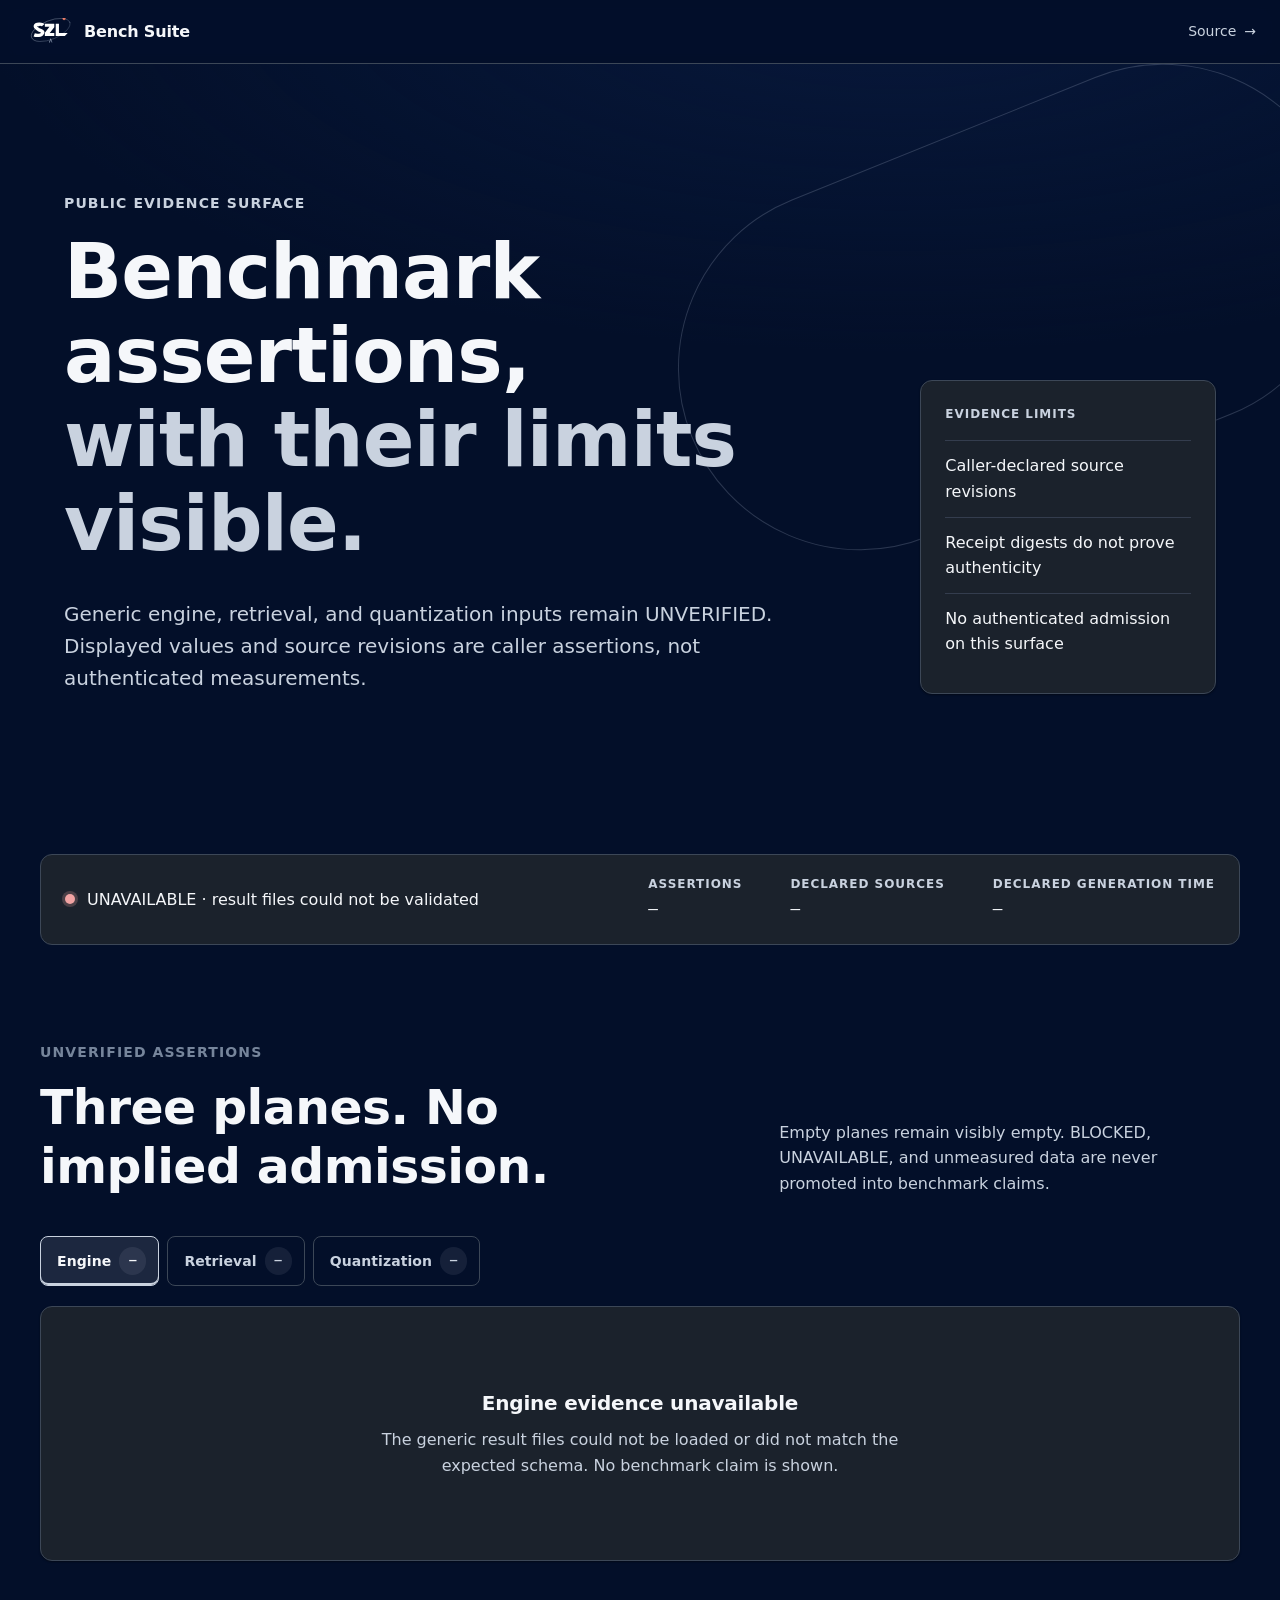
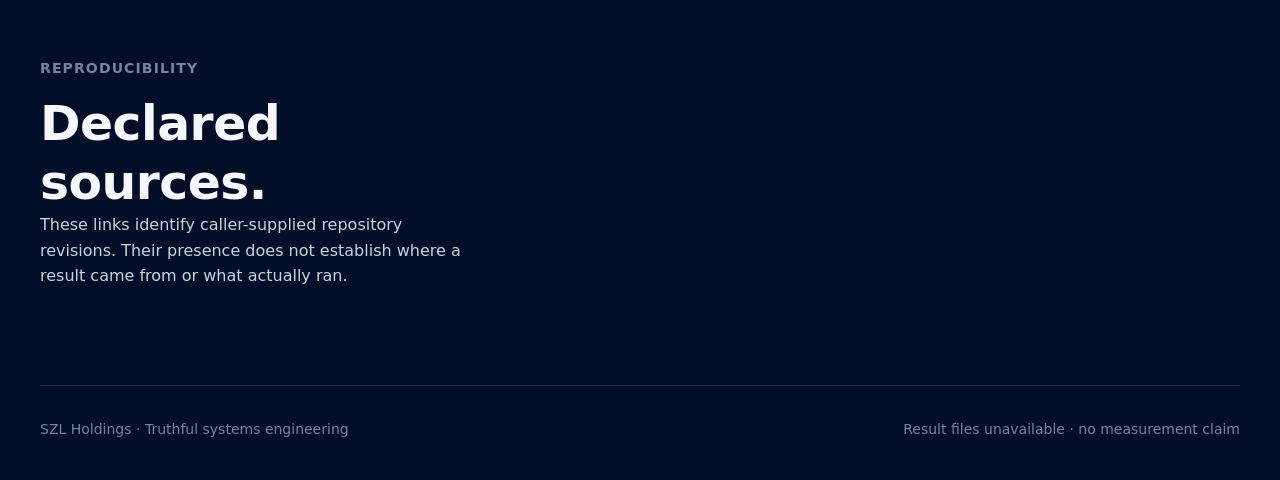
==== commit 72c47c13: "fix: preserve unverified status in generic consumers Signed-off-by: Lutar, Stephen P. <stephenlutar2" ====
--- a/site/index.html
+++ b/site/index.html
@@ -23,15 +23,15 @@
       <div class="hero__inner hero-grid">
         <div>
           <p class="eyebrow">Public evidence surface</p>
-          <h1>Measurements with receipts,<br><span>or no claim at all.</span></h1>
-          <p class="lede">One source-bound view of engine, retrieval, and quantization results. Every displayed row passed its owning verifier before publication.</p>
+          <h1>Benchmark assertions,<br><span>with their limits visible.</span></h1>
+          <p class="lede">Generic engine, retrieval, and quantization inputs remain UNVERIFIED. Displayed values and source revisions are caller assertions, not authenticated measurements.</p>
         </div>
-        <aside class="proof-card card" aria-label="Publication guarantees">
-          <p class="proof-kicker">Publication contract</p>
+        <aside class="proof-card card" aria-label="Evidence limits">
+          <p class="proof-kicker">Evidence limits</p>
           <ul>
-            <li><span aria-hidden="true">✓</span> Exact source revisions</li>
-            <li><span aria-hidden="true">✓</span> Independent receipt verification</li>
-            <li><span aria-hidden="true">✓</span> One atomic provider commit</li>
+            <li>Caller-declared source revisions</li>
+            <li>Receipt digests do not prove authenticity</li>
+            <li>No authenticated admission on this surface</li>
           </ul>
         </aside>
       </div>
@@ -39,19 +39,19 @@
 
     <main id="evidence">
       <section class="status-strip" aria-label="Current publication status">
-        <div><span class="status-dot" aria-hidden="true"></span><span id="load-state">Loading verified evidence…</span></div>
+        <div><span class="status-dot" aria-hidden="true"></span><span id="load-state">Loading generic assertions…</span></div>
         <dl>
-          <div><dt>Receipts</dt><dd id="receipt-count">—</dd></div>
-          <div><dt>Sources</dt><dd id="source-count">—</dd></div>
-          <div><dt>Evidence through</dt><dd id="published-at">—</dd></div>
+          <div><dt>Assertions</dt><dd id="receipt-count">—</dd></div>
+          <div><dt>Declared sources</dt><dd id="source-count">—</dd></div>
+          <div><dt>Declared generation time</dt><dd id="published-at">—</dd></div>
         </dl>
       </section>
 
       <section class="evidence-section" aria-labelledby="evidence-title">
         <div class="section-heading">
           <div>
-            <p class="eyebrow">Verified results</p>
-            <h2 id="evidence-title">Three planes. One truth standard.</h2>
+            <p class="eyebrow">Unverified assertions</p>
+            <h2 id="evidence-title">Three planes. No implied admission.</h2>
           </div>
           <p>Empty planes remain visibly empty. BLOCKED, UNAVAILABLE, and unmeasured data are never promoted into benchmark claims.</p>
         </div>
@@ -70,8 +70,8 @@
       <section class="provenance" aria-labelledby="provenance-title">
         <div>
           <p class="eyebrow">Reproducibility</p>
-          <h2 id="provenance-title">Bound to what actually ran.</h2>
-          <p>The publisher checks out each evidence repository, runs its verifier, and records the exact 40-character revision beside the admitted results.</p>
+          <h2 id="provenance-title">Declared sources.</h2>
+          <p>These links identify caller-supplied repository revisions. Their presence does not establish where a result came from or what actually ran.</p>
         </div>
         <div id="source-list" class="source-list" aria-live="polite"></div>
       </section>
@@ -79,7 +79,7 @@
 
     <footer>
       <p>SZL Holdings · Truthful systems engineering</p>
-      <p id="deployment-state">Deployment receipt loading…</p>
+      <p id="deployment-state">Result files loading…</p>
     </footer>
   </body>
 </html>
--- a/site/szl/szl-design-system.css
+++ b/site/szl/szl-design-system.css
@@ -1,427 +1,427 @@
-/* ============================================================================
- * SZL HOLDINGS — KANCHAY Design System v1.1.0  ·  szl-design-system.css
- * One self-contained file. 0 runtime CDN. No Google Fonts. No Inter default.
- * No purple gradients. Self-hosted system-font stack only.
- *
- * EVOLVES (does not replace) the canonical KANCHAY token scales:
- *   yawar (blood/red), yuyay (teal — WCAG-AA focus ring), hatun (gold/premium),
- *   gray (neutral), plus the a11oy dark surfaces.
- * ADDS the founder-approved logo palette: space navy #030F29, coral node
- *   #DF735F (accent, used SPARINGLY), silver linework #E9EEF6->#9AA7BD->#5C6B86.
- *
- * Aesthetic: Anthropic calm restraint + Ollama dev-clean + defense-tech
- * gravitas + our own orbital/khipu motif. Generous whitespace. Serious, human,
- * honest. WCAG AA throughout. ADDITIVE only — no v11 LOCKED number changed.
- *
- * Brand assets (c) 2026 SZL Holdings · CC BY 4.0 · code Apache-2.0
- * Attribution: ORCID 0009-0001-0110-4173
- * ========================================================================== */
-
-/* --- 0 · Self-hosted font stack (NO CDN, NO webfont download required) ----- */
-:root {
-  --font-body:
-    system-ui, -apple-system, "Segoe UI", "Helvetica Neue", "Liberation Sans",
-    Arial, sans-serif;
-  --font-display:
-    system-ui, -apple-system, "Segoe UI", "Helvetica Neue", "Liberation Sans",
-    Arial, sans-serif;
-  --font-heading: var(--font-display);
-  --font-mono:
-    ui-monospace, "SF Mono", "Cascadia Code", "JetBrains Mono", "IBM Plex Mono",
-    "Liberation Mono", Menlo, Consolas, monospace;
-}
-
-/* --- 1 · COLOR — full palette (KANCHAY scales KEPT; logo palette ADDED) ---- */
-:root {
-  /* yawar (blood / circulatory receipt ledger) — KEEP */
-  --color-yawar-50:#fdecec; --color-yawar-100:#f9cfcf; --color-yawar-200:#f0a3a3;
-  --color-yawar-300:#e57373; --color-yawar-400:#d65151; --color-yawar-500:#c0392b;
-  --color-yawar-600:#a32a1f; --color-yawar-700:#822018; --color-yawar-800:#5e1712;
-  --color-yawar-900:#3d0f0c;
-  /* yuyay (thought / 13-axis heart gate) — KEEP; focus ring lives here */
-  --color-yuyay-50:#e6f7f6; --color-yuyay-100:#bfeae8; --color-yuyay-200:#8fd9d5;
-  --color-yuyay-300:#5cc4bf; --color-yuyay-400:#34aaa4; --color-yuyay-500:#168f89;
-  --color-yuyay-600:#0f726e; --color-yuyay-700:#0b5957; --color-yuyay-800:#083f3e;
-  --color-yuyay-900:#052827;
-  /* hatun (great / premium accent, doctrine governance) — KEEP */
-  --color-hatun-50:#faf5e9; --color-hatun-100:#f0e3c4; --color-hatun-200:#e4cf99;
-  --color-hatun-300:#d7b96b; --color-hatun-400:#cda64a; --color-hatun-500:#c08f2f;
-  --color-hatun-600:#a3741f; --color-hatun-700:#825a18; --color-hatun-800:#5e4012;
-  --color-hatun-900:#3d290b;
-  /* neutral gray scale — KEEP */
-  --color-gray-50:#f5f7fa; --color-gray-100:#e6eaf1; --color-gray-200:#c9d2df;
-  --color-gray-300:#a4b1c4; --color-gray-400:#76859b; --color-gray-500:#525f73;
-  --color-gray-600:#3c4757; --color-gray-700:#2a3340; --color-gray-800:#1b222c;
-  --color-gray-900:#10151c; --color-gray-950:#0a0f1e;
-  /* NEW · canonical logo palette (founder-approved) */
-  --color-space-900:#030F29; --color-space-800:#061536;
-  --color-space-700:#0a1e47; --color-space-600:#102a5e;
-  --color-coral-300:#F0917E; --color-coral-400:#DF735F; --color-coral-500:#C4543F;
-  --color-silver-100:#E9EEF6; --color-silver-300:#9AA7BD; --color-silver-500:#5C6B86;
-  --color-white:#FFFFFF; --color-ink:#0a0f1e; --color-ink-soft:#2a3340;
-  /* semantic (status) — KEEP */
-  --color-success:#1f9d57; --color-success-strong:#116b3d; --color-success-light:#3fce82;
-  --color-warning:#c08f2f; --color-warning-light:#e4cf99;
-  --color-error:#c0392b;   --color-error-light:#f0a3a3;
-  --color-info:#2f7fb5;    --color-info-light:#7cb8e0;
-}
-
-/* --- 2 · SEMANTIC SURFACES — the "polarities" (dark operator default) ------ */
-:root {
-  --bg:var(--color-space-900); --bg-deep:#02091c;
-  --surface:var(--color-gray-800); --surface-alt:#18202b;
-  --surface-raised:var(--color-gray-700);
-  --border:var(--color-gray-600);
-  --border-subtle:color-mix(in srgb, var(--color-gray-600) 55%, transparent);
-  --hairline:color-mix(in srgb, var(--color-silver-500) 38%, transparent);
-  --text:var(--color-gray-50); --text-sub:var(--color-gray-200); --text-ghost:var(--color-gray-400);
-  --accent:var(--color-coral-400); --accent-hover:var(--color-coral-300);
-  --accent-press:var(--color-coral-500); --accent-ink:var(--color-space-900);
-  --premium:var(--color-hatun-300);
-  --link:var(--color-yuyay-200); --link-hover:var(--color-yuyay-100);
-  --focus:var(--color-yuyay-400);
-  color-scheme:dark;
-}
-[data-surface="light"] {
-  --bg:var(--color-gray-50); --bg-deep:#eef1f6;
-  --surface:var(--color-white); --surface-alt:#fbfcfe; --surface-raised:var(--color-white);
-  --border:var(--color-gray-200);
-  --border-subtle:color-mix(in srgb, var(--color-gray-300) 50%, transparent);
-  --hairline:color-mix(in srgb, var(--color-silver-500) 30%, transparent);
-  --text:var(--color-gray-900); --text-sub:var(--color-gray-600); --text-ghost:var(--color-gray-500);
-  --accent:var(--color-coral-500); --accent-hover:var(--color-coral-400);
-  --accent-press:#a8442f; --accent-ink:var(--color-white);
-  --premium:var(--color-hatun-700);
-  --link:var(--color-yuyay-700); --link-hover:var(--color-yuyay-800);
-  --focus:var(--color-yuyay-600);
-  color-scheme:light;
-}
-
-/* --- 3 · TYPE SCALE — Major Third (1.25), base 16px (KANCHAY scale) -------- */
-:root {
-  --text-xs:0.75rem; --text-sm:0.875rem; --text-base:1rem; --text-lg:1.25rem;
-  --text-xl:1.563rem; --text-2xl:1.953rem; --text-3xl:2.441rem;
-  --text-4xl:3.052rem; --text-5xl:3.815rem; --text-6xl:4.768rem;
-  --leading-tight:1.1; --leading-snug:1.2; --leading-normal:1.6; --leading-mono:1.5;
-  --tracking-tight:-0.011em; --tracking-normal:0; --tracking-caps:0.08em;
-  --weight-regular:400; --weight-medium:500; --weight-semibold:600; --weight-bold:700;
-}
-
-/* --- 4 · SPACING / RADIUS / SHADOW / MOTION / Z — KEEP canonical tokens ----- */
-:root {
-  --space-px:1px; --space-1:.25rem; --space-2:.5rem; --space-3:.75rem; --space-4:1rem;
-  --space-5:1.25rem; --space-6:1.5rem; --space-8:2rem; --space-10:2.5rem; --space-12:3rem;
-  --space-16:4rem; --space-20:5rem; --space-24:6rem;
-  --radius-sm:4px; --radius-md:8px; --radius-lg:12px; --radius-xl:16px;
-  --radius-2xl:24px; --radius-full:9999px;
-  --shadow-sm:0 1px 2px rgba(0,0,0,.40); --shadow-md:0 2px 8px rgba(0,0,0,.45);
-  --shadow-lg:0 8px 24px rgba(0,0,0,.50); --shadow-xl:0 16px 48px rgba(0,0,0,.55);
-  --shadow-focus:0 0 0 3px color-mix(in srgb, var(--focus) 55%, transparent);
-  --shadow-glow-hatun:0 0 0 1px var(--color-hatun-500),
-                      0 0 16px color-mix(in srgb, var(--color-hatun-400) 30%, transparent);
-  --shadow-node:0 0 0 1px var(--color-coral-500),
-                0 0 18px color-mix(in srgb, var(--color-coral-400) 32%, transparent);
-  --ease-standard:cubic-bezier(.2,0,0,1); --ease-emphasized:cubic-bezier(.3,0,.1,1);
-  --ease-out:cubic-bezier(0,0,.2,1); --ease-in:cubic-bezier(.4,0,1,1);
-  --ease-orbit:cubic-bezier(.45,.05,.25,1);
-  --duration-instant:75ms; --duration-fast:150ms; --duration-base:250ms;
-  --duration-slow:400ms; --duration-slower:600ms; --duration-orbit:24s;
-  --z-base:0; --z-raised:10; --z-dropdown:1000; --z-sticky:1100; --z-overlay:1200;
-  --z-modal:1300; --z-popover:1400; --z-toast:1500; --z-max:2147483000;
-  --z-control-dock:var(--z-popover);
-  --border-hairline:1px; --border-thick:2px; --border-focus:3px;
-  --measure:68ch; --container:1200px;
-  --safe-area-top:env(safe-area-inset-top,0px);
-  --safe-area-right:env(safe-area-inset-right,0px);
-  --safe-area-bottom:env(safe-area-inset-bottom,0px);
-  --safe-area-left:env(safe-area-inset-left,0px);
-  --target-size-min:24px; --target-size-coarse:44px;
-  --control-dock-max-inline-size:24rem;
-}
-@media (prefers-reduced-motion: reduce) {
-  *, *::before, *::after {
-    animation-duration:.01ms !important; animation-iteration-count:1 !important;
-    transition-duration:.01ms !important; scroll-behavior:auto !important;
-  }
-}
-
-/* --- 5 · BASE / RESET ------------------------------------------------------ */
-*, *::before, *::after { box-sizing:border-box; }
-html { -webkit-text-size-adjust:100%; text-size-adjust:100%; }
-body {
-  margin:0; background:var(--bg); color:var(--text);
-  font-family:var(--font-body); font-size:var(--text-base);
-  line-height:var(--leading-normal); font-weight:var(--weight-regular);
-  -webkit-font-smoothing:antialiased; -moz-osx-font-smoothing:grayscale;
-  text-rendering:optimizeLegibility;
-}
-h1,h2,h3,h4 { font-family:var(--font-display); color:var(--text);
-  letter-spacing:var(--tracking-tight); margin:0 0 var(--space-4); }
-h1 { font-size:var(--text-4xl); line-height:var(--leading-tight); font-weight:var(--weight-bold); }
-h2 { font-size:var(--text-3xl); line-height:var(--leading-snug); font-weight:var(--weight-semibold); }
-h3 { font-size:var(--text-2xl); line-height:var(--leading-snug); font-weight:var(--weight-semibold); }
-h4 { font-size:var(--text-xl);  line-height:var(--leading-snug); font-weight:var(--weight-semibold); }
-p  { margin:0 0 var(--space-4); max-width:var(--measure); color:var(--text-sub); }
-a  { color:var(--link); text-decoration:none; text-underline-offset:3px;
-     transition:color var(--duration-fast) var(--ease-standard); }
-a:hover { color:var(--link-hover); text-decoration:underline; }
-small,.text-sm { font-size:var(--text-sm); }
-code,kbd,samp { font-family:var(--font-mono); font-size:.92em; }
-hr { border:0; border-top:var(--border-hairline) solid var(--border); margin:var(--space-8) 0; }
-::selection { background:color-mix(in srgb, var(--accent) 30%, transparent); }
-:where(a,button,input,select,textarea,[tabindex]):focus-visible {
-  outline:var(--border-focus) solid transparent;
-  box-shadow:var(--shadow-focus); border-radius:var(--radius-sm);
-}
-.tabular,[data-tabular] { font-variant-numeric:tabular-nums lining-nums; }
-
-/* --- 6 · TYPE UTILITIES ---------------------------------------------------- */
-.display  { font-family:var(--font-display); font-size:var(--text-5xl);
-            line-height:var(--leading-tight); letter-spacing:var(--tracking-tight);
-            font-weight:var(--weight-bold); }
-.eyebrow  { font-size:var(--text-sm); font-weight:var(--weight-semibold);
-            letter-spacing:var(--tracking-caps); text-transform:uppercase; color:var(--text-ghost); }
-.lead     { font-size:var(--text-lg); color:var(--text); max-width:var(--measure); }
-.muted    { color:var(--text-sub); }
-.ghost    { color:var(--text-ghost); }
-.mono     { font-family:var(--font-mono); }
-
-/* --- 7 · LAYOUT HELPERS ---------------------------------------------------- */
-.container { width:100%; max-width:var(--container); margin-inline:auto; padding-inline:var(--space-6); }
-.stack > * + * { margin-top:var(--space-4); }
-.cluster { display:flex; flex-wrap:wrap; gap:var(--space-3); align-items:center; }
-.grid-auto { display:grid; gap:var(--space-6); grid-template-columns:repeat(auto-fit,minmax(260px,1fr)); }
-.safe-area-inline {
-  padding-inline-start:calc(var(--space-6) + var(--safe-area-left));
-  padding-inline-end:calc(var(--space-6) + var(--safe-area-right));
-}
-.safe-area-block-end {
-  padding-block-end:calc(var(--space-6) + var(--safe-area-bottom));
-}
-.control-target {
-  display:inline-flex; align-items:center; justify-content:center;
-  min-inline-size:var(--target-size-min); min-block-size:var(--target-size-min);
-}
-.control-dock {
-  position:fixed; isolation:isolate; z-index:var(--z-control-dock);
-  inset-inline-end:calc(var(--space-4) + var(--safe-area-right));
-  inset-block-end:calc(var(--space-4) + var(--safe-area-bottom));
-  display:grid; gap:var(--space-3); inline-size:max-content;
-  max-inline-size:min(var(--control-dock-max-inline-size),
-    calc(100vw - var(--space-4) - var(--space-4) - var(--safe-area-left) - var(--safe-area-right)));
-}
-.control-dock > * { min-inline-size:0; max-inline-size:100%; }
-
-@media (max-width:640px) {
-  .grid-auto { grid-template-columns:minmax(0,1fr); }
-  .control-dock {
-    inset-inline-start:calc(var(--space-4) + var(--safe-area-left));
-    inline-size:auto;
-  }
-}
-
-/* --- 8 · BUTTONS (coral primary = the single accent, used sparingly) ------- */
-.btn {
-  --_pad-y:.625rem; --_pad-x:1.125rem;
-  display:inline-flex; align-items:center; justify-content:center; gap:var(--space-2);
-  min-inline-size:var(--target-size-min); min-block-size:var(--target-size-min);
-  padding:var(--_pad-y) var(--_pad-x);
-  font-family:var(--font-body); font-size:var(--text-sm); font-weight:var(--weight-semibold);
-  line-height:1; letter-spacing:.005em; white-space:nowrap;
-  border:var(--border-hairline) solid transparent; border-radius:var(--radius-md);
-  cursor:pointer; user-select:none; text-decoration:none;
-  transition:background var(--duration-fast) var(--ease-standard),
-             border-color var(--duration-fast) var(--ease-standard),
-             color var(--duration-fast) var(--ease-standard),
-             transform var(--duration-instant) var(--ease-standard);
-}
-.btn:active { transform:translateY(1px); }
-.btn:disabled,.btn[aria-disabled="true"] { opacity:.5; cursor:not-allowed; transform:none; }
-.btn-primary { background:var(--accent); color:var(--accent-ink); border-color:var(--accent); }
-.btn-primary:hover { background:var(--accent-hover); border-color:var(--accent-hover); }
-.btn-primary:active { background:var(--accent-press); }
-.btn-secondary { background:transparent; color:var(--text); border-color:var(--border); }
-.btn-secondary:hover { border-color:var(--text-ghost); background:color-mix(in srgb, var(--text) 6%, transparent); }
-.btn-ghost { background:transparent; color:var(--text-sub); border-color:transparent; }
-.btn-ghost:hover { color:var(--text); background:color-mix(in srgb, var(--text) 7%, transparent); }
-.btn-premium { background:transparent; color:var(--premium);
-  border-color:color-mix(in srgb, var(--premium) 55%, transparent); }
-.btn-premium:hover { box-shadow:var(--shadow-glow-hatun);
-  background:color-mix(in srgb, var(--premium) 10%, transparent); }
-.btn-lg { --_pad-y:.85rem; --_pad-x:1.5rem; font-size:var(--text-base); }
-.btn-sm { --_pad-y:.4rem;  --_pad-x:.8rem;  font-size:var(--text-xs); }
-@media (pointer:coarse) {
-  .btn,.control-target {
-    min-inline-size:var(--target-size-coarse); min-block-size:var(--target-size-coarse);
-  }
-}
-
-/* --- 9 · CARDS (dark-first, optional orbital arc accent) ------------------- */
-.card {
-  background:var(--surface); border:var(--border-hairline) solid var(--border);
-  border-radius:var(--radius-lg); padding:var(--space-6); box-shadow:var(--shadow-sm);
-  transition:border-color var(--duration-base) var(--ease-standard),
-             box-shadow var(--duration-base) var(--ease-standard);
-}
-.card:hover { box-shadow:var(--shadow-md); border-color:var(--border-subtle); }
-.card-raised { background:var(--surface-raised); box-shadow:var(--shadow-md); }
-.card-title { font-family:var(--font-display); font-size:var(--text-lg);
-  font-weight:var(--weight-semibold); margin:0 0 var(--space-2); color:var(--text); }
-.card-orbit { position:relative; overflow:hidden; }
-.card-orbit::before { content:""; position:absolute; inset:-40% -30% auto auto;
-  width:140%; aspect-ratio:1; border-radius:var(--radius-full);
-  border:1px solid color-mix(in srgb, var(--color-silver-300) 22%, transparent);
-  transform:rotate(-22deg); pointer-events:none; }
-
-/* --- 10 · BADGES + PROOF-STATUS CHIPS (honest vocabulary; never color-only) - */
-.badge { display:inline-flex; align-items:center; gap:var(--space-1);
-  padding:.2rem .55rem; font-size:var(--text-xs); font-weight:var(--weight-semibold);
-  letter-spacing:.02em; border-radius:var(--radius-sm);
-  border:var(--border-hairline) solid var(--border);
-  background:color-mix(in srgb, var(--text) 5%, transparent); color:var(--text-sub); }
-.badge-accent  { color:var(--accent);  border-color:color-mix(in srgb,var(--accent) 45%,transparent);
-                 background:color-mix(in srgb,var(--accent) 10%,transparent); }
-.badge-premium { color:var(--premium); border-color:color-mix(in srgb,var(--premium) 45%,transparent);
-                 background:color-mix(in srgb,var(--premium) 10%,transparent); }
-.chip { display:inline-flex; align-items:center; gap:var(--space-2);
-  padding:.25rem .6rem; font-family:var(--font-mono); font-size:var(--text-xs);
-  border-radius:var(--radius-sm); border:var(--border-hairline) solid var(--border);
-  background:var(--surface-alt); color:var(--text-sub);
-  font-variant-numeric:tabular-nums lining-nums; }
-.chip::before { content:""; width:.5rem; height:.5rem; border-radius:var(--radius-full);
-  background:currentColor; flex:0 0 auto; }
-.chip-proven     { color:var(--color-success-light); }
-.chip-conjecture { color:var(--color-warning-light); }
-.chip-sorry      { color:var(--color-error-light); }
-.chip-axiom      { color:var(--link); }
-.chip-live       { color:var(--color-success-light); }
-.chip-sample     { color:var(--text-ghost); }
-.chip-simulated  { color:var(--color-warning-light); }
-.chip-unavailable { color:var(--color-error-light); }
-[data-surface="light"] .chip-proven,
-[data-surface="light"] .chip-live { color:var(--color-success-strong); }
-[data-surface="light"] .chip-conjecture,
-[data-surface="light"] .chip-simulated { color:#6b4f00; }
-[data-surface="light"] .chip-sorry,
-[data-surface="light"] .chip-unavailable { color:#9f281e; }
-
-/* --- 11 · RECEIPT / PROOF chip (signature component) ----------------------- */
-.receipt { display:inline-flex; align-items:center; gap:var(--space-3);
-  padding:var(--space-2) var(--space-3); font-family:var(--font-mono); font-size:var(--text-xs);
-  background:var(--surface-alt); color:var(--text-sub);
-  border:var(--border-hairline) solid var(--border); border-radius:var(--radius-sm);
-  font-variant-numeric:tabular-nums lining-nums; }
-.receipt__dot { width:.55rem; height:.55rem; border-radius:var(--radius-full);
-  background:var(--color-success-light); flex:0 0 auto;
-  box-shadow:0 0 0 3px color-mix(in srgb, var(--color-success-light) 22%, transparent); }
-.receipt__root { color:var(--text); letter-spacing:.02em; }
-.receipt__label { color:var(--text-ghost); text-transform:uppercase;
-  letter-spacing:var(--tracking-caps); font-size:10px; }
-.receipt[data-state="unverified"] .receipt__dot { background:var(--color-warning-light);
-  box-shadow:0 0 0 3px color-mix(in srgb, var(--color-warning-light) 22%, transparent); }
-.receipt[data-state="failed"] .receipt__dot { background:var(--color-error-light);
-  box-shadow:0 0 0 3px color-mix(in srgb, var(--color-error-light) 22%, transparent); }
-
-/* --- 12 · CODE BLOCK (Ollama-clean, copy-paste-first) ---------------------- */
-.code { position:relative; display:block; font-family:var(--font-mono);
-  font-size:var(--text-sm); line-height:var(--leading-mono);
-  background:var(--bg-deep); color:var(--text);
-  border:var(--border-hairline) solid var(--border); border-radius:var(--radius-md);
-  padding:var(--space-4) var(--space-5); overflow-x:auto; white-space:pre; tab-size:2; }
-.code::before { content:attr(data-lang); position:absolute; top:var(--space-2); right:var(--space-3);
-  font-size:10px; letter-spacing:var(--tracking-caps); text-transform:uppercase; color:var(--text-ghost); }
-.code .tok-comment { color:var(--text-ghost); }
-.code .tok-key     { color:var(--link); }
-.code .tok-str     { color:var(--color-success-light); }
-.code .tok-num     { color:var(--premium); }
-.code__copy { position:absolute; bottom:var(--space-2); right:var(--space-2); }
-
-/* --- 13 · NAV (sticky, hairline, calm) ------------------------------------- */
-.nav { position:sticky; top:0; z-index:var(--z-sticky);
-  display:flex; align-items:center; gap:var(--space-6); height:64px; padding-inline:var(--space-6);
-  background:color-mix(in srgb, var(--bg) 82%, transparent);
-  backdrop-filter:saturate(140%) blur(10px);
-  border-bottom:var(--border-hairline) solid var(--border); }
-.nav__brand { display:flex; align-items:center; gap:var(--space-3);
-  font-family:var(--font-display); font-weight:var(--weight-bold);
-  letter-spacing:var(--tracking-tight); color:var(--text); text-decoration:none; }
-.nav__brand img,.nav__brand svg { height:28px; width:auto; display:block; }
-.nav__links { display:flex; align-items:center; gap:var(--space-5); margin-left:auto; }
-.nav__link { font-size:var(--text-sm); font-weight:var(--weight-medium); color:var(--text-sub); }
-.nav__link:hover,.nav__link[aria-current="page"] { color:var(--text); text-decoration:none; }
-.nav__link[aria-current="page"] { position:relative; }
-.nav__link[aria-current="page"]::after { content:""; position:absolute; left:0; right:0; bottom:-21px;
-  height:2px; background:var(--accent); border-radius:var(--radius-full); }
-
-/* --- 14 · HERO (deep-space; one orbital arc + one coral node) -------------- */
-.hero { position:relative; overflow:hidden; isolation:isolate; padding:clamp(4rem,10vw,8rem) 0;
-  background:radial-gradient(120% 80% at 70% -10%,
-      color-mix(in srgb, var(--color-space-700) 60%, transparent), transparent 60%), var(--bg); }
-.hero__inner { max-width:var(--container); margin-inline:auto; padding-inline:var(--space-6);
-  position:relative; z-index:1; }
-.hero__title { font-family:var(--font-display); font-weight:var(--weight-bold);
-  font-size:clamp(2.4rem,5vw,var(--text-6xl)); line-height:1.05;
-  letter-spacing:var(--tracking-tight); margin:0 0 var(--space-5); max-width:18ch; }
-.hero__sub { font-size:var(--text-lg); color:var(--text-sub); max-width:54ch; margin-bottom:var(--space-8); }
-.hero__orbit { position:absolute; inset:0; z-index:0; pointer-events:none; overflow:hidden; }
-.hero__orbit::before { content:""; position:absolute; top:8%; right:-6%;
-  width:min(54vw,760px); aspect-ratio:1.9/1; transform:rotate(-22deg);
-  border:1px solid color-mix(in srgb, var(--color-silver-300) 26%, transparent);
-  border-radius:var(--radius-full); }
-.hero__node { position:absolute; top:11%; right:14%; width:14px; height:14px;
-  border-radius:var(--radius-full); background:var(--accent); box-shadow:var(--shadow-node);
-  animation:orbit-drift var(--duration-orbit) linear infinite; }
-@keyframes orbit-drift { to { transform:rotate(360deg) translateX(2px) rotate(-360deg); } }
-
-/* --- 15 · ORBIT DIVIDER (orbital/khipu motif as a section rule) ------------ */
-.orbit-rule { display:flex; align-items:center; gap:var(--space-3); margin:var(--space-12) 0; color:var(--text-ghost); }
-.orbit-rule::before,.orbit-rule::after { content:""; height:1px; flex:1;
-  background:linear-gradient(to right, transparent,
-    color-mix(in srgb, var(--color-silver-300) 40%, transparent), transparent); }
-
-/* --- 16 - EVIDENCE CARD + DECISION METRIC --------------------------------- */
-.evidence-card { display:grid; gap:var(--space-4); background:var(--surface);
-  border:var(--border-hairline) solid var(--border); border-radius:var(--radius-lg);
-  padding:var(--space-6); }
-.evidence-card__header { display:flex; align-items:flex-start; justify-content:space-between;
-  gap:var(--space-4); }
-.evidence-card__title { margin:0; font-size:var(--text-lg); }
-.evidence-card__meta { display:grid; gap:var(--space-2); margin:0; }
-.evidence-card__meta > div { display:grid; grid-template-columns:minmax(7rem,.35fr) 1fr;
-  gap:var(--space-3); padding-top:var(--space-2); border-top:1px solid var(--hairline); }
-.evidence-card__meta dt { color:var(--text-ghost); font-size:var(--text-xs);
-  font-weight:var(--weight-semibold); letter-spacing:var(--tracking-caps); text-transform:uppercase; }
-.evidence-card__meta dd { margin:0; color:var(--text); overflow-wrap:anywhere; }
-.metric { display:grid; gap:var(--space-1); }
-.metric__value { color:var(--text); font:var(--weight-bold) var(--text-2xl)/1 var(--font-display);
-  font-variant-numeric:tabular-nums lining-nums; }
-.metric__label { color:var(--text-ghost); font-size:var(--text-xs);
-  letter-spacing:var(--tracking-caps); text-transform:uppercase; }
-
-@media (max-width:640px) {
-  .evidence-card__header { display:grid; }
-  .evidence-card__meta > div { grid-template-columns:1fr; gap:var(--space-1); }
-}
-
-@media (forced-colors:active) {
-  .chip::before,.receipt__dot,.hero__node { border:1px solid currentColor; }
-}
-.orbit-rule__node { width:7px; height:7px; border-radius:var(--radius-full);
-  background:var(--accent); flex:0 0 auto; }
-
-/* --- 16 · TABLE (audit / count data) --------------------------------------- */
-.table { width:100%; border-collapse:collapse; font-size:var(--text-sm); }
-.table th { text-align:left; font-weight:var(--weight-semibold); color:var(--text-sub);
-  font-size:var(--text-xs); letter-spacing:var(--tracking-caps); text-transform:uppercase;
-  padding:var(--space-3) var(--space-4); border-bottom:var(--border-hairline) solid var(--border); }
-.table td { padding:var(--space-3) var(--space-4);
-  border-bottom:var(--border-hairline) solid var(--border-subtle); color:var(--text); }
-.table td.num { font-family:var(--font-mono); font-variant-numeric:tabular-nums lining-nums; text-align:right; }
-
-/* --- 17 · SKIP LINK (a11y) ------------------------------------------------- */
-.skip-link { position:absolute; left:-9999px; z-index:var(--z-max);
-  background:var(--surface); color:var(--text); padding:var(--space-3) var(--space-4);
-  border-radius:var(--radius-md); border:var(--border-hairline) solid var(--border); }
-.skip-link:focus { left:var(--space-4); top:var(--space-4); }
-
-/* End — szl-design-system.css · CC BY 4.0 · ORCID 0009-0001-0110-4173 · ADDITIVE only */
+/* ============================================================================
+ * SZL HOLDINGS — KANCHAY Design System v1.1.0  ·  szl-design-system.css
+ * One self-contained file. 0 runtime CDN. No Google Fonts. No Inter default.
+ * No purple gradients. Self-hosted system-font stack only.
+ *
+ * EVOLVES (does not replace) the canonical KANCHAY token scales:
+ *   yawar (blood/red), yuyay (teal — WCAG-AA focus ring), hatun (gold/premium),
+ *   gray (neutral), plus the a11oy dark surfaces.
+ * ADDS the founder-approved logo palette: space navy #030F29, coral node
+ *   #DF735F (accent, used SPARINGLY), silver linework #E9EEF6->#9AA7BD->#5C6B86.
+ *
+ * Aesthetic: Anthropic calm restraint + Ollama dev-clean + defense-tech
+ * gravitas + our own orbital/khipu motif. Generous whitespace. Serious, human,
+ * honest. WCAG AA throughout. ADDITIVE only — no v11 LOCKED number changed.
+ *
+ * Brand assets (c) 2026 SZL Holdings · CC BY 4.0 · code Apache-2.0
+ * Attribution: ORCID 0009-0001-0110-4173
+ * ========================================================================== */
+
+/* --- 0 · Self-hosted font stack (NO CDN, NO webfont download required) ----- */
+:root {
+  --font-body:
+    system-ui, -apple-system, "Segoe UI", "Helvetica Neue", "Liberation Sans",
+    Arial, sans-serif;
+  --font-display:
+    system-ui, -apple-system, "Segoe UI", "Helvetica Neue", "Liberation Sans",
+    Arial, sans-serif;
+  --font-heading: var(--font-display);
+  --font-mono:
+    ui-monospace, "SF Mono", "Cascadia Code", "JetBrains Mono", "IBM Plex Mono",
+    "Liberation Mono", Menlo, Consolas, monospace;
+}
+
+/* --- 1 · COLOR — full palette (KANCHAY scales KEPT; logo palette ADDED) ---- */
+:root {
+  /* yawar (blood / circulatory receipt ledger) — KEEP */
+  --color-yawar-50:#fdecec; --color-yawar-100:#f9cfcf; --color-yawar-200:#f0a3a3;
+  --color-yawar-300:#e57373; --color-yawar-400:#d65151; --color-yawar-500:#c0392b;
+  --color-yawar-600:#a32a1f; --color-yawar-700:#822018; --color-yawar-800:#5e1712;
+  --color-yawar-900:#3d0f0c;
+  /* yuyay (thought / 13-axis heart gate) — KEEP; focus ring lives here */
+  --color-yuyay-50:#e6f7f6; --color-yuyay-100:#bfeae8; --color-yuyay-200:#8fd9d5;
+  --color-yuyay-300:#5cc4bf; --color-yuyay-400:#34aaa4; --color-yuyay-500:#168f89;
+  --color-yuyay-600:#0f726e; --color-yuyay-700:#0b5957; --color-yuyay-800:#083f3e;
+  --color-yuyay-900:#052827;
+  /* hatun (great / premium accent, doctrine governance) — KEEP */
+  --color-hatun-50:#faf5e9; --color-hatun-100:#f0e3c4; --color-hatun-200:#e4cf99;
+  --color-hatun-300:#d7b96b; --color-hatun-400:#cda64a; --color-hatun-500:#c08f2f;
+  --color-hatun-600:#a3741f; --color-hatun-700:#825a18; --color-hatun-800:#5e4012;
+  --color-hatun-900:#3d290b;
+  /* neutral gray scale — KEEP */
+  --color-gray-50:#f5f7fa; --color-gray-100:#e6eaf1; --color-gray-200:#c9d2df;
+  --color-gray-300:#a4b1c4; --color-gray-400:#76859b; --color-gray-500:#525f73;
+  --color-gray-600:#3c4757; --color-gray-700:#2a3340; --color-gray-800:#1b222c;
+  --color-gray-900:#10151c; --color-gray-950:#0a0f1e;
+  /* NEW · canonical logo palette (founder-approved) */
+  --color-space-900:#030F29; --color-space-800:#061536;
+  --color-space-700:#0a1e47; --color-space-600:#102a5e;
+  --color-coral-300:#F0917E; --color-coral-400:#DF735F; --color-coral-500:#C4543F;
+  --color-silver-100:#E9EEF6; --color-silver-300:#9AA7BD; --color-silver-500:#5C6B86;
+  --color-white:#FFFFFF; --color-ink:#0a0f1e; --color-ink-soft:#2a3340;
+  /* semantic (status) — KEEP */
+  --color-success:#1f9d57; --color-success-strong:#116b3d; --color-success-light:#3fce82;
+  --color-warning:#c08f2f; --color-warning-light:#e4cf99;
+  --color-error:#c0392b;   --color-error-light:#f0a3a3;
+  --color-info:#2f7fb5;    --color-info-light:#7cb8e0;
+}
+
+/* --- 2 · SEMANTIC SURFACES — the "polarities" (dark operator default) ------ */
+:root {
+  --bg:var(--color-space-900); --bg-deep:#02091c;
+  --surface:var(--color-gray-800); --surface-alt:#18202b;
+  --surface-raised:var(--color-gray-700);
+  --border:var(--color-gray-600);
+  --border-subtle:color-mix(in srgb, var(--color-gray-600) 55%, transparent);
+  --hairline:color-mix(in srgb, var(--color-silver-500) 38%, transparent);
+  --text:var(--color-gray-50); --text-sub:var(--color-gray-200); --text-ghost:var(--color-gray-400);
+  --accent:var(--color-coral-400); --accent-hover:var(--color-coral-300);
+  --accent-press:var(--color-coral-500); --accent-ink:var(--color-space-900);
+  --premium:var(--color-hatun-300);
+  --link:var(--color-yuyay-200); --link-hover:var(--color-yuyay-100);
+  --focus:var(--color-yuyay-400);
+  color-scheme:dark;
+}
+[data-surface="light"] {
+  --bg:var(--color-gray-50); --bg-deep:#eef1f6;
+  --surface:var(--color-white); --surface-alt:#fbfcfe; --surface-raised:var(--color-white);
+  --border:var(--color-gray-200);
+  --border-subtle:color-mix(in srgb, var(--color-gray-300) 50%, transparent);
+  --hairline:color-mix(in srgb, var(--color-silver-500) 30%, transparent);
+  --text:var(--color-gray-900); --text-sub:var(--color-gray-600); --text-ghost:var(--color-gray-500);
+  --accent:var(--color-coral-500); --accent-hover:var(--color-coral-400);
+  --accent-press:#a8442f; --accent-ink:var(--color-white);
+  --premium:var(--color-hatun-700);
+  --link:var(--color-yuyay-700); --link-hover:var(--color-yuyay-800);
+  --focus:var(--color-yuyay-600);
+  color-scheme:light;
+}
+
+/* --- 3 · TYPE SCALE — Major Third (1.25), base 16px (KANCHAY scale) -------- */
+:root {
+  --text-xs:0.75rem; --text-sm:0.875rem; --text-base:1rem; --text-lg:1.25rem;
+  --text-xl:1.563rem; --text-2xl:1.953rem; --text-3xl:2.441rem;
+  --text-4xl:3.052rem; --text-5xl:3.815rem; --text-6xl:4.768rem;
+  --leading-tight:1.1; --leading-snug:1.2; --leading-normal:1.6; --leading-mono:1.5;
+  --tracking-tight:-0.011em; --tracking-normal:0; --tracking-caps:0.08em;
+  --weight-regular:400; --weight-medium:500; --weight-semibold:600; --weight-bold:700;
+}
+
+/* --- 4 · SPACING / RADIUS / SHADOW / MOTION / Z — KEEP canonical tokens ----- */
+:root {
+  --space-px:1px; --space-1:.25rem; --space-2:.5rem; --space-3:.75rem; --space-4:1rem;
+  --space-5:1.25rem; --space-6:1.5rem; --space-8:2rem; --space-10:2.5rem; --space-12:3rem;
+  --space-16:4rem; --space-20:5rem; --space-24:6rem;
+  --radius-sm:4px; --radius-md:8px; --radius-lg:12px; --radius-xl:16px;
+  --radius-2xl:24px; --radius-full:9999px;
+  --shadow-sm:0 1px 2px rgba(0,0,0,.40); --shadow-md:0 2px 8px rgba(0,0,0,.45);
+  --shadow-lg:0 8px 24px rgba(0,0,0,.50); --shadow-xl:0 16px 48px rgba(0,0,0,.55);
+  --shadow-focus:0 0 0 3px color-mix(in srgb, var(--focus) 55%, transparent);
+  --shadow-glow-hatun:0 0 0 1px var(--color-hatun-500),
+                      0 0 16px color-mix(in srgb, var(--color-hatun-400) 30%, transparent);
+  --shadow-node:0 0 0 1px var(--color-coral-500),
+                0 0 18px color-mix(in srgb, var(--color-coral-400) 32%, transparent);
+  --ease-standard:cubic-bezier(.2,0,0,1); --ease-emphasized:cubic-bezier(.3,0,.1,1);
+  --ease-out:cubic-bezier(0,0,.2,1); --ease-in:cubic-bezier(.4,0,1,1);
+  --ease-orbit:cubic-bezier(.45,.05,.25,1);
+  --duration-instant:75ms; --duration-fast:150ms; --duration-base:250ms;
+  --duration-slow:400ms; --duration-slower:600ms; --duration-orbit:24s;
+  --z-base:0; --z-raised:10; --z-dropdown:1000; --z-sticky:1100; --z-overlay:1200;
+  --z-modal:1300; --z-popover:1400; --z-toast:1500; --z-max:2147483000;
+  --z-control-dock:var(--z-popover);
+  --border-hairline:1px; --border-thick:2px; --border-focus:3px;
+  --measure:68ch; --container:1200px;
+  --safe-area-top:env(safe-area-inset-top,0px);
+  --safe-area-right:env(safe-area-inset-right,0px);
+  --safe-area-bottom:env(safe-area-inset-bottom,0px);
+  --safe-area-left:env(safe-area-inset-left,0px);
+  --target-size-min:24px; --target-size-coarse:44px;
+  --control-dock-max-inline-size:24rem;
+}
+@media (prefers-reduced-motion: reduce) {
+  *, *::before, *::after {
+    animation-duration:.01ms !important; animation-iteration-count:1 !important;
+    transition-duration:.01ms !important; scroll-behavior:auto !important;
+  }
+}
+
+/* --- 5 · BASE / RESET ------------------------------------------------------ */
+*, *::before, *::after { box-sizing:border-box; }
+html { -webkit-text-size-adjust:100%; text-size-adjust:100%; }
+body {
+  margin:0; background:var(--bg); color:var(--text);
+  font-family:var(--font-body); font-size:var(--text-base);
+  line-height:var(--leading-normal); font-weight:var(--weight-regular);
+  -webkit-font-smoothing:antialiased; -moz-osx-font-smoothing:grayscale;
+  text-rendering:optimizeLegibility;
+}
+h1,h2,h3,h4 { font-family:var(--font-display); color:var(--text);
+  letter-spacing:var(--tracking-tight); margin:0 0 var(--space-4); }
+h1 { font-size:var(--text-4xl); line-height:var(--leading-tight); font-weight:var(--weight-bold); }
+h2 { font-size:var(--text-3xl); line-height:var(--leading-snug); font-weight:var(--weight-semibold); }
+h3 { font-size:var(--text-2xl); line-height:var(--leading-snug); font-weight:var(--weight-semibold); }
+h4 { font-size:var(--text-xl);  line-height:var(--leading-snug); font-weight:var(--weight-semibold); }
+p  { margin:0 0 var(--space-4); max-width:var(--measure); color:var(--text-sub); }
+a  { color:var(--link); text-decoration:none; text-underline-offset:3px;
+     transition:color var(--duration-fast) var(--ease-standard); }
+a:hover { color:var(--link-hover); text-decoration:underline; }
+small,.text-sm { font-size:var(--text-sm); }
+code,kbd,samp { font-family:var(--font-mono); font-size:.92em; }
+hr { border:0; border-top:var(--border-hairline) solid var(--border); margin:var(--space-8) 0; }
+::selection { background:color-mix(in srgb, var(--accent) 30%, transparent); }
+:where(a,button,input,select,textarea,[tabindex]):focus-visible {
+  outline:var(--border-focus) solid transparent;
+  box-shadow:var(--shadow-focus); border-radius:var(--radius-sm);
+}
+.tabular,[data-tabular] { font-variant-numeric:tabular-nums lining-nums; }
+
+/* --- 6 · TYPE UTILITIES ---------------------------------------------------- */
+.display  { font-family:var(--font-display); font-size:var(--text-5xl);
+            line-height:var(--leading-tight); letter-spacing:var(--tracking-tight);
+            font-weight:var(--weight-bold); }
+.eyebrow  { font-size:var(--text-sm); font-weight:var(--weight-semibold);
+            letter-spacing:var(--tracking-caps); text-transform:uppercase; color:var(--text-ghost); }
+.lead     { font-size:var(--text-lg); color:var(--text); max-width:var(--measure); }
+.muted    { color:var(--text-sub); }
+.ghost    { color:var(--text-ghost); }
+.mono     { font-family:var(--font-mono); }
+
+/* --- 7 · LAYOUT HELPERS ---------------------------------------------------- */
+.container { width:100%; max-width:var(--container); margin-inline:auto; padding-inline:var(--space-6); }
+.stack > * + * { margin-top:var(--space-4); }
+.cluster { display:flex; flex-wrap:wrap; gap:var(--space-3); align-items:center; }
+.grid-auto { display:grid; gap:var(--space-6); grid-template-columns:repeat(auto-fit,minmax(260px,1fr)); }
+.safe-area-inline {
+  padding-inline-start:calc(var(--space-6) + var(--safe-area-left));
+  padding-inline-end:calc(var(--space-6) + var(--safe-area-right));
+}
+.safe-area-block-end {
+  padding-block-end:calc(var(--space-6) + var(--safe-area-bottom));
+}
+.control-target {
+  display:inline-flex; align-items:center; justify-content:center;
+  min-inline-size:var(--target-size-min); min-block-size:var(--target-size-min);
+}
+.control-dock {
+  position:fixed; isolation:isolate; z-index:var(--z-control-dock);
+  inset-inline-end:calc(var(--space-4) + var(--safe-area-right));
+  inset-block-end:calc(var(--space-4) + var(--safe-area-bottom));
+  display:grid; gap:var(--space-3); inline-size:max-content;
+  max-inline-size:min(var(--control-dock-max-inline-size),
+    calc(100vw - var(--space-4) - var(--space-4) - var(--safe-area-left) - var(--safe-area-right)));
+}
+.control-dock > * { min-inline-size:0; max-inline-size:100%; }
+
+@media (max-width:640px) {
+  .grid-auto { grid-template-columns:minmax(0,1fr); }
+  .control-dock {
+    inset-inline-start:calc(var(--space-4) + var(--safe-area-left));
+    inline-size:auto;
+  }
+}
+
+/* --- 8 · BUTTONS (coral primary = the single accent, used sparingly) ------- */
+.btn {
+  --_pad-y:.625rem; --_pad-x:1.125rem;
+  display:inline-flex; align-items:center; justify-content:center; gap:var(--space-2);
+  min-inline-size:var(--target-size-min); min-block-size:var(--target-size-min);
+  padding:var(--_pad-y) var(--_pad-x);
+  font-family:var(--font-body); font-size:var(--text-sm); font-weight:var(--weight-semibold);
+  line-height:1; letter-spacing:.005em; white-space:nowrap;
+  border:var(--border-hairline) solid transparent; border-radius:var(--radius-md);
+  cursor:pointer; user-select:none; text-decoration:none;
+  transition:background var(--duration-fast) var(--ease-standard),
+             border-color var(--duration-fast) var(--ease-standard),
+             color var(--duration-fast) var(--ease-standard),
+             transform var(--duration-instant) var(--ease-standard);
+}
+.btn:active { transform:translateY(1px); }
+.btn:disabled,.btn[aria-disabled="true"] { opacity:.5; cursor:not-allowed; transform:none; }
+.btn-primary { background:var(--accent); color:var(--accent-ink); border-color:var(--accent); }
+.btn-primary:hover { background:var(--accent-hover); border-color:var(--accent-hover); }
+.btn-primary:active { background:var(--accent-press); }
+.btn-secondary { background:transparent; color:var(--text); border-color:var(--border); }
+.btn-secondary:hover { border-color:var(--text-ghost); background:color-mix(in srgb, var(--text) 6%, transparent); }
+.btn-ghost { background:transparent; color:var(--text-sub); border-color:transparent; }
+.btn-ghost:hover { color:var(--text); background:color-mix(in srgb, var(--text) 7%, transparent); }
+.btn-premium { background:transparent; color:var(--premium);
+  border-color:color-mix(in srgb, var(--premium) 55%, transparent); }
+.btn-premium:hover { box-shadow:var(--shadow-glow-hatun);
+  background:color-mix(in srgb, var(--premium) 10%, transparent); }
+.btn-lg { --_pad-y:.85rem; --_pad-x:1.5rem; font-size:var(--text-base); }
+.btn-sm { --_pad-y:.4rem;  --_pad-x:.8rem;  font-size:var(--text-xs); }
+@media (pointer:coarse) {
+  .btn,.control-target {
+    min-inline-size:var(--target-size-coarse); min-block-size:var(--target-size-coarse);
+  }
+}
+
+/* --- 9 · CARDS (dark-first, optional orbital arc accent) ------------------- */
+.card {
+  background:var(--surface); border:var(--border-hairline) solid var(--border);
+  border-radius:var(--radius-lg); padding:var(--space-6); box-shadow:var(--shadow-sm);
+  transition:border-color var(--duration-base) var(--ease-standard),
+             box-shadow var(--duration-base) var(--ease-standard);
+}
+.card:hover { box-shadow:var(--shadow-md); border-color:var(--border-subtle); }
+.card-raised { background:var(--surface-raised); box-shadow:var(--shadow-md); }
+.card-title { font-family:var(--font-display); font-size:var(--text-lg);
+  font-weight:var(--weight-semibold); margin:0 0 var(--space-2); color:var(--text); }
+.card-orbit { position:relative; overflow:hidden; }
+.card-orbit::before { content:""; position:absolute; inset:-40% -30% auto auto;
+  width:140%; aspect-ratio:1; border-radius:var(--radius-full);
+  border:1px solid color-mix(in srgb, var(--color-silver-300) 22%, transparent);
+  transform:rotate(-22deg); pointer-events:none; }
+
+/* --- 10 · BADGES + PROOF-STATUS CHIPS (honest vocabulary; never color-only) - */
+.badge { display:inline-flex; align-items:center; gap:var(--space-1);
+  padding:.2rem .55rem; font-size:var(--text-xs); font-weight:var(--weight-semibold);
+  letter-spacing:.02em; border-radius:var(--radius-sm);
+  border:var(--border-hairline) solid var(--border);
+  background:color-mix(in srgb, var(--text) 5%, transparent); color:var(--text-sub); }
+.badge-accent  { color:var(--accent);  border-color:color-mix(in srgb,var(--accent) 45%,transparent);
+                 background:color-mix(in srgb,var(--accent) 10%,transparent); }
+.badge-premium { color:var(--premium); border-color:color-mix(in srgb,var(--premium) 45%,transparent);
+                 background:color-mix(in srgb,var(--premium) 10%,transparent); }
+.chip { display:inline-flex; align-items:center; gap:var(--space-2);
+  padding:.25rem .6rem; font-family:var(--font-mono); font-size:var(--text-xs);
+  border-radius:var(--radius-sm); border:var(--border-hairline) solid var(--border);
+  background:var(--surface-alt); color:var(--text-sub);
+  font-variant-numeric:tabular-nums lining-nums; }
+.chip::before { content:""; width:.5rem; height:.5rem; border-radius:var(--radius-full);
+  background:currentColor; flex:0 0 auto; }
+.chip-proven     { color:var(--color-success-light); }
+.chip-conjecture { color:var(--color-warning-light); }
+.chip-sorry      { color:var(--color-error-light); }
+.chip-axiom      { color:var(--link); }
+.chip-live       { color:var(--color-success-light); }
+.chip-sample     { color:var(--text-ghost); }
+.chip-simulated  { color:var(--color-warning-light); }
+.chip-unavailable { color:var(--color-error-light); }
+[data-surface="light"] .chip-proven,
+[data-surface="light"] .chip-live { color:var(--color-success-strong); }
+[data-surface="light"] .chip-conjecture,
+[data-surface="light"] .chip-simulated { color:#6b4f00; }
+[data-surface="light"] .chip-sorry,
+[data-surface="light"] .chip-unavailable { color:#9f281e; }
+
+/* --- 11 · RECEIPT / PROOF chip (signature component) ----------------------- */
+.receipt { display:inline-flex; align-items:center; gap:var(--space-3);
+  padding:var(--space-2) var(--space-3); font-family:var(--font-mono); font-size:var(--text-xs);
+  background:var(--surface-alt); color:var(--text-sub);
+  border:var(--border-hairline) solid var(--border); border-radius:var(--radius-sm);
+  font-variant-numeric:tabular-nums lining-nums; }
+.receipt__dot { width:.55rem; height:.55rem; border-radius:var(--radius-full);
+  background:var(--color-success-light); flex:0 0 auto;
+  box-shadow:0 0 0 3px color-mix(in srgb, var(--color-success-light) 22%, transparent); }
+.receipt__root { color:var(--text); letter-spacing:.02em; }
+.receipt__label { color:var(--text-ghost); text-transform:uppercase;
+  letter-spacing:var(--tracking-caps); font-size:10px; }
+.receipt[data-state="unverified"] .receipt__dot { background:var(--color-warning-light);
+  box-shadow:0 0 0 3px color-mix(in srgb, var(--color-warning-light) 22%, transparent); }
+.receipt[data-state="failed"] .receipt__dot { background:var(--color-error-light);
+  box-shadow:0 0 0 3px color-mix(in srgb, var(--color-error-light) 22%, transparent); }
+
+/* --- 12 · CODE BLOCK (Ollama-clean, copy-paste-first) ---------------------- */
+.code { position:relative; display:block; font-family:var(--font-mono);
+  font-size:var(--text-sm); line-height:var(--leading-mono);
+  background:var(--bg-deep); color:var(--text);
+  border:var(--border-hairline) solid var(--border); border-radius:var(--radius-md);
+  padding:var(--space-4) var(--space-5); overflow-x:auto; white-space:pre; tab-size:2; }
+.code::before { content:attr(data-lang); position:absolute; top:var(--space-2); right:var(--space-3);
+  font-size:10px; letter-spacing:var(--tracking-caps); text-transform:uppercase; color:var(--text-ghost); }
+.code .tok-comment { color:var(--text-ghost); }
+.code .tok-key     { color:var(--link); }
+.code .tok-str     { color:var(--color-success-light); }
+.code .tok-num     { color:var(--premium); }
+.code__copy { position:absolute; bottom:var(--space-2); right:var(--space-2); }
+
+/* --- 13 · NAV (sticky, hairline, calm) ------------------------------------- */
+.nav { position:sticky; top:0; z-index:var(--z-sticky);
+  display:flex; align-items:center; gap:var(--space-6); height:64px; padding-inline:var(--space-6);
+  background:color-mix(in srgb, var(--bg) 82%, transparent);
+  backdrop-filter:saturate(140%) blur(10px);
+  border-bottom:var(--border-hairline) solid var(--border); }
+.nav__brand { display:flex; align-items:center; gap:var(--space-3);
+  font-family:var(--font-display); font-weight:var(--weight-bold);
+  letter-spacing:var(--tracking-tight); color:var(--text); text-decoration:none; }
+.nav__brand img,.nav__brand svg { height:28px; width:auto; display:block; }
+.nav__links { display:flex; align-items:center; gap:var(--space-5); margin-left:auto; }
+.nav__link { font-size:var(--text-sm); font-weight:var(--weight-medium); color:var(--text-sub); }
+.nav__link:hover,.nav__link[aria-current="page"] { color:var(--text); text-decoration:none; }
+.nav__link[aria-current="page"] { position:relative; }
+.nav__link[aria-current="page"]::after { content:""; position:absolute; left:0; right:0; bottom:-21px;
+  height:2px; background:var(--accent); border-radius:var(--radius-full); }
+
+/* --- 14 · HERO (deep-space; one orbital arc + one coral node) -------------- */
+.hero { position:relative; overflow:hidden; isolation:isolate; padding:clamp(4rem,10vw,8rem) 0;
+  background:radial-gradient(120% 80% at 70% -10%,
+      color-mix(in srgb, var(--color-space-700) 60%, transparent), transparent 60%), var(--bg); }
+.hero__inner { max-width:var(--container); margin-inline:auto; padding-inline:var(--space-6);
+  position:relative; z-index:1; }
+.hero__title { font-family:var(--font-display); font-weight:var(--weight-bold);
+  font-size:clamp(2.4rem,5vw,var(--text-6xl)); line-height:1.05;
+  letter-spacing:var(--tracking-tight); margin:0 0 var(--space-5); max-width:18ch; }
+.hero__sub { font-size:var(--text-lg); color:var(--text-sub); max-width:54ch; margin-bottom:var(--space-8); }
+.hero__orbit { position:absolute; inset:0; z-index:0; pointer-events:none; overflow:hidden; }
+.hero__orbit::before { content:""; position:absolute; top:8%; right:-6%;
+  width:min(54vw,760px); aspect-ratio:1.9/1; transform:rotate(-22deg);
+  border:1px solid color-mix(in srgb, var(--color-silver-300) 26%, transparent);
+  border-radius:var(--radius-full); }
+.hero__node { position:absolute; top:11%; right:14%; width:14px; height:14px;
+  border-radius:var(--radius-full); background:var(--accent); box-shadow:var(--shadow-node);
+  animation:orbit-drift var(--duration-orbit) linear infinite; }
+@keyframes orbit-drift { to { transform:rotate(360deg) translateX(2px) rotate(-360deg); } }
+
+/* --- 15 · ORBIT DIVIDER (orbital/khipu motif as a section rule) ------------ */
+.orbit-rule { display:flex; align-items:center; gap:var(--space-3); margin:var(--space-12) 0; color:var(--text-ghost); }
+.orbit-rule::before,.orbit-rule::after { content:""; height:1px; flex:1;
+  background:linear-gradient(to right, transparent,
+    color-mix(in srgb, var(--color-silver-300) 40%, transparent), transparent); }
+
+/* --- 16 - EVIDENCE CARD + DECISION METRIC --------------------------------- */
+.evidence-card { display:grid; gap:var(--space-4); background:var(--surface);
+  border:var(--border-hairline) solid var(--border); border-radius:var(--radius-lg);
+  padding:var(--space-6); }
+.evidence-card__header { display:flex; align-items:flex-start; justify-content:space-between;
+  gap:var(--space-4); }
+.evidence-card__title { margin:0; font-size:var(--text-lg); }
+.evidence-card__meta { display:grid; gap:var(--space-2); margin:0; }
+.evidence-card__meta > div { display:grid; grid-template-columns:minmax(7rem,.35fr) 1fr;
+  gap:var(--space-3); padding-top:var(--space-2); border-top:1px solid var(--hairline); }
+.evidence-card__meta dt { color:var(--text-ghost); font-size:var(--text-xs);
+  font-weight:var(--weight-semibold); letter-spacing:var(--tracking-caps); text-transform:uppercase; }
+.evidence-card__meta dd { margin:0; color:var(--text); overflow-wrap:anywhere; }
+.metric { display:grid; gap:var(--space-1); }
+.metric__value { color:var(--text); font:var(--weight-bold) var(--text-2xl)/1 var(--font-display);
+  font-variant-numeric:tabular-nums lining-nums; }
+.metric__label { color:var(--text-ghost); font-size:var(--text-xs);
+  letter-spacing:var(--tracking-caps); text-transform:uppercase; }
+
+@media (max-width:640px) {
+  .evidence-card__header { display:grid; }
+  .evidence-card__meta > div { grid-template-columns:1fr; gap:var(--space-1); }
+}
+
+@media (forced-colors:active) {
+  .chip::before,.receipt__dot,.hero__node { border:1px solid currentColor; }
+}
+.orbit-rule__node { width:7px; height:7px; border-radius:var(--radius-full);
+  background:var(--accent); flex:0 0 auto; }
+
+/* --- 16 · TABLE (audit / count data) --------------------------------------- */
+.table { width:100%; border-collapse:collapse; font-size:var(--text-sm); }
+.table th { text-align:left; font-weight:var(--weight-semibold); color:var(--text-sub);
+  font-size:var(--text-xs); letter-spacing:var(--tracking-caps); text-transform:uppercase;
+  padding:var(--space-3) var(--space-4); border-bottom:var(--border-hairline) solid var(--border); }
+.table td { padding:var(--space-3) var(--space-4);
+  border-bottom:var(--border-hairline) solid var(--border-subtle); color:var(--text); }
+.table td.num { font-family:var(--font-mono); font-variant-numeric:tabular-nums lining-nums; text-align:right; }
+
+/* --- 17 · SKIP LINK (a11y) ------------------------------------------------- */
+.skip-link { position:absolute; left:-9999px; z-index:var(--z-max);
+  background:var(--surface); color:var(--text); padding:var(--space-3) var(--space-4);
+  border-radius:var(--radius-md); border:var(--border-hairline) solid var(--border); }
+.skip-link:focus { left:var(--space-4); top:var(--space-4); }
+
+/* End — szl-design-system.css · CC BY 4.0 · ORCID 0009-0001-0110-4173 · ADDITIVE only */
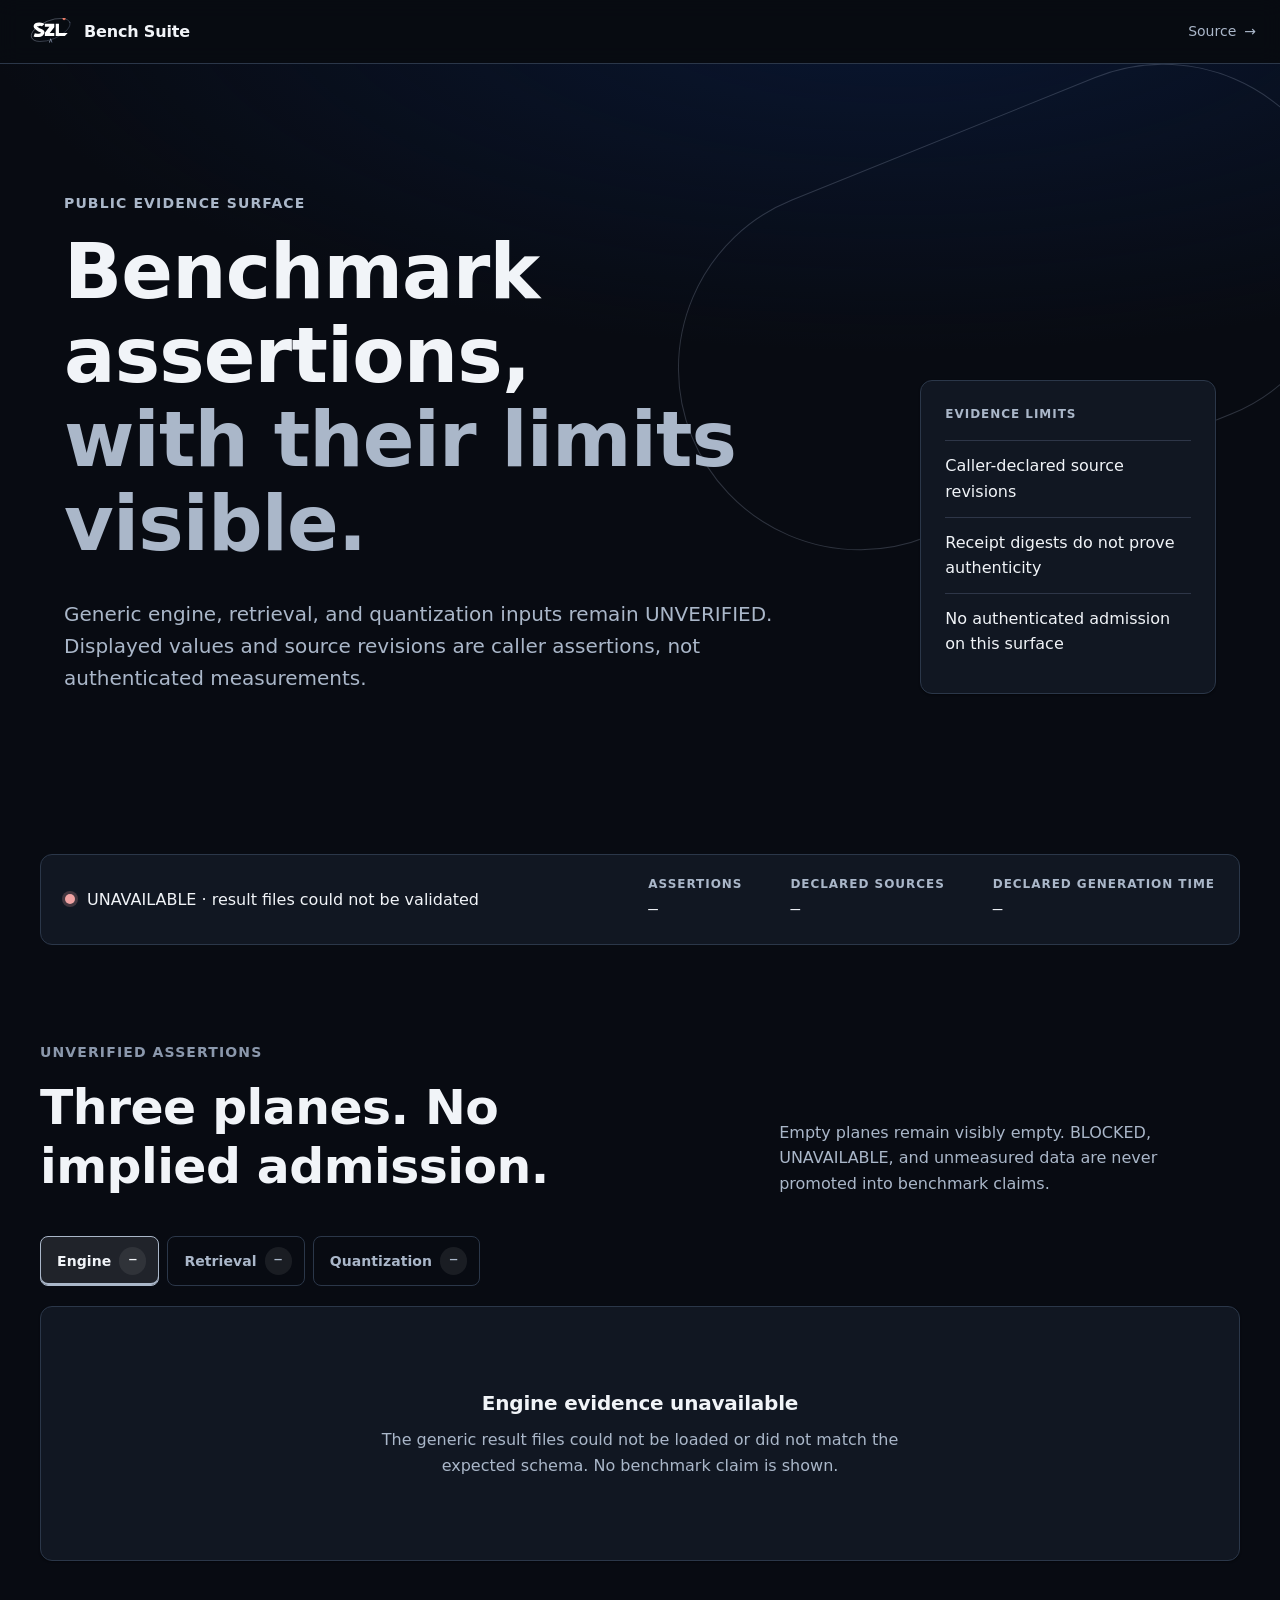
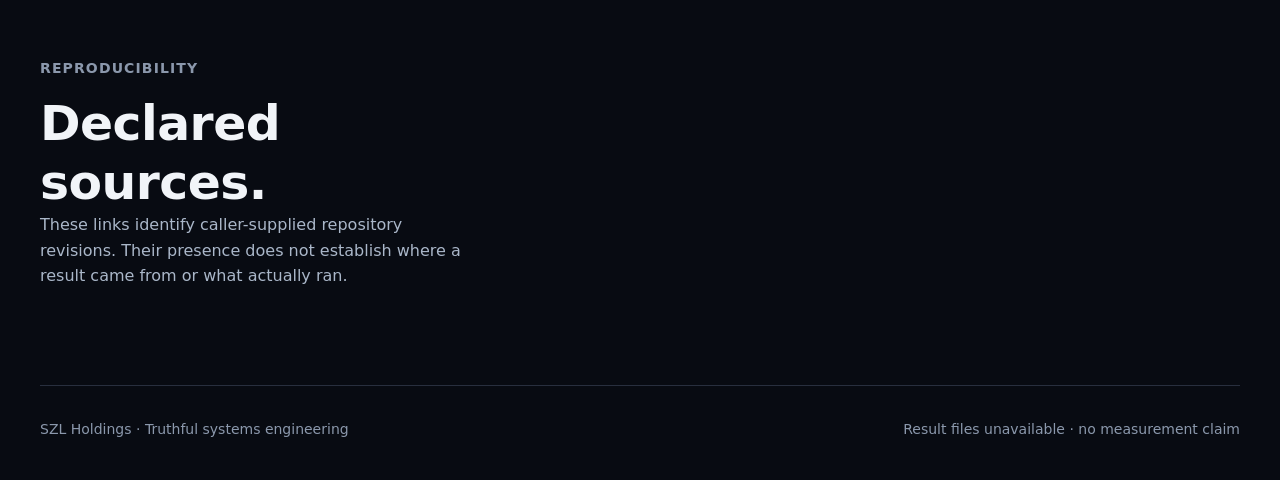
==== commit e81a6c49: "fix(frontend): admit polished KANCHAY assets and keyboard evidence tables" ====
--- a/site/index.html
+++ b/site/index.html
@@ -37,7 +37,7 @@
       </div>
     </header>
 
-    <main id="evidence">
+    <main id="evidence" tabindex="-1">
       <section class="status-strip" aria-label="Current publication status">
         <div><span class="status-dot" aria-hidden="true"></span><span id="load-state">Loading generic assertions…</span></div>
         <dl>
--- a/site/szl/szl-design-system.css
+++ b/site/szl/szl-design-system.css
@@ -1,5 +1,5 @@
 /* ============================================================================
- * SZL HOLDINGS — KANCHAY Design System v1.1.0  ·  szl-design-system.css
+ * SZL HOLDINGS — KANCHAY Design System v1.3.0  ·  szl-design-system.css
  * One self-contained file. 0 runtime CDN. No Google Fonts. No Inter default.
  * No purple gradients. Self-hosted system-font stack only.
  *
@@ -11,7 +11,7 @@
  *
  * Aesthetic: Anthropic calm restraint + Ollama dev-clean + defense-tech
  * gravitas + our own orbital/khipu motif. Generous whitespace. Serious, human,
- * honest. WCAG AA throughout. ADDITIVE only — no v11 LOCKED number changed.
+ * honest. Measured contrast roles. ADDITIVE only — no v11 LOCKED number changed.
  *
  * Brand assets (c) 2026 SZL Holdings · CC BY 4.0 · code Apache-2.0
  * Attribution: ORCID 0009-0001-0110-4173
@@ -58,6 +58,14 @@
   --color-space-700:#0a1e47; --color-space-600:#102a5e;
   --color-coral-300:#F0917E; --color-coral-400:#DF735F; --color-coral-500:#C4543F;
   --color-silver-100:#E9EEF6; --color-silver-300:#9AA7BD; --color-silver-500:#5C6B86;
+  /* NEW 1.3.0 · graphite operational neutrals and warm editorial neutrals (2026-10-06) */
+  --color-graphite-950:#05070C; --color-graphite-900:#080B12; --color-graphite-800:#111722;
+  --color-graphite-750:#141B27; --color-graphite-700:#182232; --color-graphite-600:#2B3749;
+  --color-graphite-400:#71829B; --color-graphite-300:#8B98AC; --color-graphite-200:#AAB7C9;
+  --color-graphite-50:#F1F4F8;
+  --color-paper-100:#F5F3EE; --color-paper-200:#ECE9E2; --color-mist-100:#EBEEF2;
+  --color-mist-200:#D6DBE3; --color-ink-600:#516075; --color-ink-500:#5E6A7C;
+  --color-ink-400:#6E7A8C;
   --color-white:#FFFFFF; --color-ink:#0a0f1e; --color-ink-soft:#2a3340;
   /* semantic (status) — KEEP */
   --color-success:#1f9d57; --color-success-strong:#116b3d; --color-success-light:#3fce82;
@@ -67,34 +75,81 @@
 }
 
 /* --- 2 · SEMANTIC SURFACES — the "polarities" (dark operator default) ------ */
-:root {
-  --bg:var(--color-space-900); --bg-deep:#02091c;
-  --surface:var(--color-gray-800); --surface-alt:#18202b;
-  --surface-raised:var(--color-gray-700);
-  --border:var(--color-gray-600);
-  --border-subtle:color-mix(in srgb, var(--color-gray-600) 55%, transparent);
+/* A polarity can be declared on any element, not only <html>. A dark panel inside a
+   light page (or a light panel inside a dark one) sets data-surface on its own root,
+   and every role below re-resolves there, so its text, links, focus and status inks
+   follow the panel's ground instead of the page's. */
+:root, [data-surface="dark"] {
+  --bg:var(--color-graphite-900); --bg-deep:var(--color-graphite-950);
+  --surface:var(--color-graphite-800); --surface-alt:var(--color-graphite-750);
+  --surface-raised:var(--color-graphite-700);
+  --border:var(--color-graphite-600);
+  --border-subtle:color-mix(in srgb, var(--color-graphite-600) 55%, transparent);
   --hairline:color-mix(in srgb, var(--color-silver-500) 38%, transparent);
-  --text:var(--color-gray-50); --text-sub:var(--color-gray-200); --text-ghost:var(--color-gray-400);
+  --control-edge:var(--color-graphite-400);
+  --text:var(--color-graphite-50); --text-sub:var(--color-graphite-200);
+  --text-ghost:var(--color-graphite-300);
   --accent:var(--color-coral-400); --accent-hover:var(--color-coral-300);
   --accent-press:var(--color-coral-500); --accent-ink:var(--color-space-900);
+  /* Action fills are distinct from decorative coral: every small-text state must
+     meet 4.5:1. Press keeps the legible fill and adds the button's tactile offset. */
+  --action-bg:var(--color-coral-400); --action-hover-bg:var(--color-coral-300);
+  --action-press-bg:var(--color-coral-400); --action-ink:var(--color-space-900);
+  --hero-atmosphere:color-mix(in srgb, var(--color-space-700) 60%, transparent);
+  --holo-silver:var(--color-silver-100); --holo-teal:var(--color-yuyay-300);
+  --shadow-card:var(--shadow-sm); --shadow-card-hover:var(--shadow-md);
   --premium:var(--color-hatun-300);
   --link:var(--color-yuyay-200); --link-hover:var(--color-yuyay-100);
   --focus:var(--color-yuyay-400);
+  --chip-ok:var(--color-success-light); --chip-warn:var(--color-warning-light);
+  --chip-bad:var(--color-error-light);
   color-scheme:dark;
 }
 [data-surface="light"] {
-  --bg:var(--color-gray-50); --bg-deep:#eef1f6;
-  --surface:var(--color-white); --surface-alt:#fbfcfe; --surface-raised:var(--color-white);
-  --border:var(--color-gray-200);
-  --border-subtle:color-mix(in srgb, var(--color-gray-300) 50%, transparent);
+  --bg:var(--color-paper-100); --bg-deep:var(--color-paper-200);
+  --surface:var(--color-white); --surface-alt:var(--color-mist-100); --surface-raised:var(--color-white);
+  --border:var(--color-mist-200);
+  --border-subtle:color-mix(in srgb, var(--color-mist-200) 60%, transparent);
   --hairline:color-mix(in srgb, var(--color-silver-500) 30%, transparent);
-  --text:var(--color-gray-900); --text-sub:var(--color-gray-600); --text-ghost:var(--color-gray-500);
+  --control-edge:var(--color-ink-400);
+  --text:var(--color-graphite-800); --text-sub:var(--color-ink-600);
+  --text-ghost:var(--color-ink-500);
   --accent:var(--color-coral-500); --accent-hover:var(--color-coral-400);
   --accent-press:#a8442f; --accent-ink:var(--color-white);
+  /* White on unmodified coral-500 is 4.48:1. This local navy mix preserves the
+     palette primitive while making the small primary label legible. */
+  --action-bg:color-mix(in srgb, var(--color-coral-500) 94%, var(--color-space-900));
+  --action-hover-bg:var(--accent-press);
+  --action-press-bg:color-mix(in srgb, var(--accent-press) 90%, var(--color-space-900));
+  --action-ink:var(--color-white);
+  --hero-atmosphere:color-mix(in srgb, var(--color-silver-300) 16%, transparent);
+  --holo-silver:var(--color-silver-500); --holo-teal:var(--color-yuyay-700);
+  --shadow-card:0 1px 2px rgba(3,15,41,.08);
+  --shadow-card-hover:0 4px 16px rgba(3,15,41,.10);
   --premium:var(--color-hatun-700);
   --link:var(--color-yuyay-700); --link-hover:var(--color-yuyay-800);
   --focus:var(--color-yuyay-600);
+  --chip-ok:var(--color-success-strong); --chip-warn:#6b4f00; --chip-bad:#9f281e;
   color-scheme:light;
+}
+/* Roles derived from a polarity token are re-declared on every surface root so they
+   resolve against that surface, and a nested surface carries its own text color. Only
+   the two polarity values count; data-surface used as a label is left alone. */
+:root, [data-surface="dark"], [data-surface="light"] {
+  --shadow-focus:0 0 0 3px color-mix(in srgb, var(--focus) 55%, transparent);
+  --holo-edge:linear-gradient(128deg, var(--holo-silver), var(--border) 24%,
+    var(--holo-teal) 48%, var(--border) 72%, var(--holo-silver));
+}
+:where([data-surface="dark"], [data-surface="light"]) { color:var(--text); }
+
+/* A terminal is always graphite, including on an editorial page. These roles are
+   palette-bound rather than page-bound, and are included in the tokens-only export. */
+:root {
+  --code-bg:var(--color-graphite-950); --code-ink:var(--color-graphite-50);
+  --code-muted:var(--color-graphite-300); --code-border:var(--color-graphite-600);
+  --code-edge:var(--color-graphite-400); --code-focus:var(--color-yuyay-400);
+  --code-link:var(--color-yuyay-200); --code-link-hover:var(--color-yuyay-100);
+  --code-string:var(--color-success-light); --code-number:var(--color-hatun-300);
 }
 
 /* --- 3 · TYPE SCALE — Major Third (1.25), base 16px (KANCHAY scale) -------- */
@@ -116,7 +171,6 @@
   --radius-2xl:24px; --radius-full:9999px;
   --shadow-sm:0 1px 2px rgba(0,0,0,.40); --shadow-md:0 2px 8px rgba(0,0,0,.45);
   --shadow-lg:0 8px 24px rgba(0,0,0,.50); --shadow-xl:0 16px 48px rgba(0,0,0,.55);
-  --shadow-focus:0 0 0 3px color-mix(in srgb, var(--focus) 55%, transparent);
   --shadow-glow-hatun:0 0 0 1px var(--color-hatun-500),
                       0 0 16px color-mix(in srgb, var(--color-hatun-400) 30%, transparent);
   --shadow-node:0 0 0 1px var(--color-coral-500),
@@ -156,7 +210,8 @@
   text-rendering:optimizeLegibility;
 }
 h1,h2,h3,h4 { font-family:var(--font-display); color:var(--text);
-  letter-spacing:var(--tracking-tight); margin:0 0 var(--space-4); }
+  letter-spacing:var(--tracking-tight); margin:0 0 var(--space-4);
+  text-wrap:balance; overflow-wrap:anywhere; }
 h1 { font-size:var(--text-4xl); line-height:var(--leading-tight); font-weight:var(--weight-bold); }
 h2 { font-size:var(--text-3xl); line-height:var(--leading-snug); font-weight:var(--weight-semibold); }
 h3 { font-size:var(--text-2xl); line-height:var(--leading-snug); font-weight:var(--weight-semibold); }
@@ -170,7 +225,7 @@
 hr { border:0; border-top:var(--border-hairline) solid var(--border); margin:var(--space-8) 0; }
 ::selection { background:color-mix(in srgb, var(--accent) 30%, transparent); }
 :where(a,button,input,select,textarea,[tabindex]):focus-visible {
-  outline:var(--border-focus) solid transparent;
+  outline:2px solid var(--focus); outline-offset:2px;
   box-shadow:var(--shadow-focus); border-radius:var(--radius-sm);
 }
 .tabular,[data-tabular] { font-variant-numeric:tabular-nums lining-nums; }
@@ -178,7 +233,7 @@
 /* --- 6 · TYPE UTILITIES ---------------------------------------------------- */
 .display  { font-family:var(--font-display); font-size:var(--text-5xl);
             line-height:var(--leading-tight); letter-spacing:var(--tracking-tight);
-            font-weight:var(--weight-bold); }
+            font-weight:var(--weight-bold); text-wrap:balance; overflow-wrap:anywhere; }
 .eyebrow  { font-size:var(--text-sm); font-weight:var(--weight-semibold);
             letter-spacing:var(--tracking-caps); text-transform:uppercase; color:var(--text-ghost); }
 .lead     { font-size:var(--text-lg); color:var(--text); max-width:var(--measure); }
@@ -190,7 +245,9 @@
 .container { width:100%; max-width:var(--container); margin-inline:auto; padding-inline:var(--space-6); }
 .stack > * + * { margin-top:var(--space-4); }
 .cluster { display:flex; flex-wrap:wrap; gap:var(--space-3); align-items:center; }
-.grid-auto { display:grid; gap:var(--space-6); grid-template-columns:repeat(auto-fit,minmax(260px,1fr)); }
+.grid-auto { display:grid; gap:var(--space-6);
+  grid-template-columns:repeat(auto-fit,minmax(min(100%,16.25rem),1fr)); }
+.grid-auto > * { min-inline-size:0; }
 .safe-area-inline {
   padding-inline-start:calc(var(--space-6) + var(--safe-area-left));
   padding-inline-end:calc(var(--space-6) + var(--safe-area-right));
@@ -225,9 +282,11 @@
   --_pad-y:.625rem; --_pad-x:1.125rem;
   display:inline-flex; align-items:center; justify-content:center; gap:var(--space-2);
   min-inline-size:var(--target-size-min); min-block-size:var(--target-size-min);
+  max-inline-size:100%;
   padding:var(--_pad-y) var(--_pad-x);
   font-family:var(--font-body); font-size:var(--text-sm); font-weight:var(--weight-semibold);
-  line-height:1; letter-spacing:.005em; white-space:nowrap;
+  line-height:1.3; letter-spacing:.005em; white-space:normal;
+  text-align:center; overflow-wrap:anywhere;
   border:var(--border-hairline) solid transparent; border-radius:var(--radius-md);
   cursor:pointer; user-select:none; text-decoration:none;
   transition:background var(--duration-fast) var(--ease-standard),
@@ -237,16 +296,17 @@
 }
 .btn:active { transform:translateY(1px); }
 .btn:disabled,.btn[aria-disabled="true"] { opacity:.5; cursor:not-allowed; transform:none; }
-.btn-primary { background:var(--accent); color:var(--accent-ink); border-color:var(--accent); }
-.btn-primary:hover { background:var(--accent-hover); border-color:var(--accent-hover); }
-.btn-primary:active { background:var(--accent-press); }
-.btn-secondary { background:transparent; color:var(--text); border-color:var(--border); }
-.btn-secondary:hover { border-color:var(--text-ghost); background:color-mix(in srgb, var(--text) 6%, transparent); }
+.btn:hover { text-decoration:none; }
+.btn-primary { background:var(--action-bg); color:var(--action-ink); border-color:var(--action-bg); }
+.btn-primary:hover { background:var(--action-hover-bg); color:var(--action-ink); border-color:var(--action-hover-bg); }
+.btn-primary:active { background:var(--action-press-bg); color:var(--action-ink); border-color:var(--action-press-bg); }
+.btn-secondary { background:transparent; color:var(--text); border-color:var(--control-edge); }
+.btn-secondary:hover { color:var(--text); border-color:var(--text-ghost); background:color-mix(in srgb, var(--text) 6%, transparent); }
 .btn-ghost { background:transparent; color:var(--text-sub); border-color:transparent; }
 .btn-ghost:hover { color:var(--text); background:color-mix(in srgb, var(--text) 7%, transparent); }
 .btn-premium { background:transparent; color:var(--premium);
   border-color:color-mix(in srgb, var(--premium) 55%, transparent); }
-.btn-premium:hover { box-shadow:var(--shadow-glow-hatun);
+.btn-premium:hover { color:var(--premium); box-shadow:var(--shadow-glow-hatun);
   background:color-mix(in srgb, var(--premium) 10%, transparent); }
 .btn-lg { --_pad-y:.85rem; --_pad-x:1.5rem; font-size:var(--text-base); }
 .btn-sm { --_pad-y:.4rem;  --_pad-x:.8rem;  font-size:var(--text-xs); }
@@ -259,12 +319,12 @@
 /* --- 9 · CARDS (dark-first, optional orbital arc accent) ------------------- */
 .card {
   background:var(--surface); border:var(--border-hairline) solid var(--border);
-  border-radius:var(--radius-lg); padding:var(--space-6); box-shadow:var(--shadow-sm);
+  border-radius:var(--radius-lg); padding:var(--space-6); box-shadow:var(--shadow-card);
   transition:border-color var(--duration-base) var(--ease-standard),
              box-shadow var(--duration-base) var(--ease-standard);
 }
-.card:hover { box-shadow:var(--shadow-md); border-color:var(--border-subtle); }
-.card-raised { background:var(--surface-raised); box-shadow:var(--shadow-md); }
+.card:hover { box-shadow:var(--shadow-card-hover); border-color:var(--border-subtle); }
+.card-raised { background:var(--surface-raised); box-shadow:var(--shadow-card-hover); }
 .card-title { font-family:var(--font-display); font-size:var(--text-lg);
   font-weight:var(--weight-semibold); margin:0 0 var(--space-2); color:var(--text); }
 .card-orbit { position:relative; overflow:hidden; }
@@ -272,6 +332,15 @@
   width:140%; aspect-ratio:1; border-radius:var(--radius-full);
   border:1px solid color-mix(in srgb, var(--color-silver-300) 22%, transparent);
   transform:rotate(-22deg); pointer-events:none; }
+
+/* Opt-in foil edge: one silver/teal reflection, an opaque reading ground, no
+   overlay, animation, extra coral node or interaction implied by decoration.
+   Compatible with .card / .evidence-card and native forced-color boundaries. */
+.surface-holo,.surface-holo:hover {
+  border:var(--border-hairline) solid transparent;
+  background:linear-gradient(var(--surface),var(--surface)) padding-box,
+    var(--holo-edge) border-box;
+}
 
 /* --- 10 · BADGES + PROOF-STATUS CHIPS (honest vocabulary; never color-only) - */
 .badge { display:inline-flex; align-items:center; gap:var(--space-1);
@@ -290,73 +359,91 @@
   font-variant-numeric:tabular-nums lining-nums; }
 .chip::before { content:""; width:.5rem; height:.5rem; border-radius:var(--radius-full);
   background:currentColor; flex:0 0 auto; }
-.chip-proven     { color:var(--color-success-light); }
-.chip-conjecture { color:var(--color-warning-light); }
-.chip-sorry      { color:var(--color-error-light); }
+.chip-proven     { color:var(--chip-ok); }
+.chip-conjecture { color:var(--chip-warn); }
+.chip-sorry      { color:var(--chip-bad); }
 .chip-axiom      { color:var(--link); }
-.chip-live       { color:var(--color-success-light); }
+.chip-live       { color:var(--chip-ok); }
 .chip-sample     { color:var(--text-ghost); }
-.chip-simulated  { color:var(--color-warning-light); }
-.chip-unavailable { color:var(--color-error-light); }
-[data-surface="light"] .chip-proven,
-[data-surface="light"] .chip-live { color:var(--color-success-strong); }
-[data-surface="light"] .chip-conjecture,
-[data-surface="light"] .chip-simulated { color:#6b4f00; }
-[data-surface="light"] .chip-sorry,
-[data-surface="light"] .chip-unavailable { color:#9f281e; }
+.chip-simulated  { color:var(--chip-warn); }
+.chip-unavailable { color:var(--chip-bad); }
 
 /* --- 11 · RECEIPT / PROOF chip (signature component) ----------------------- */
 .receipt { display:inline-flex; align-items:center; gap:var(--space-3);
+  flex-wrap:wrap; max-inline-size:100%;
   padding:var(--space-2) var(--space-3); font-family:var(--font-mono); font-size:var(--text-xs);
   background:var(--surface-alt); color:var(--text-sub);
   border:var(--border-hairline) solid var(--border); border-radius:var(--radius-sm);
   font-variant-numeric:tabular-nums lining-nums; }
 .receipt__dot { width:.55rem; height:.55rem; border-radius:var(--radius-full);
-  background:var(--color-success-light); flex:0 0 auto;
-  box-shadow:0 0 0 3px color-mix(in srgb, var(--color-success-light) 22%, transparent); }
-.receipt__root { color:var(--text); letter-spacing:.02em; }
+  background:var(--chip-ok); flex:0 0 auto;
+  box-shadow:0 0 0 3px color-mix(in srgb, var(--chip-ok) 22%, transparent); }
+.receipt__root { color:var(--text); letter-spacing:.02em; min-inline-size:0;
+  overflow-wrap:anywhere; }
 .receipt__label { color:var(--text-ghost); text-transform:uppercase;
   letter-spacing:var(--tracking-caps); font-size:10px; }
-.receipt[data-state="unverified"] .receipt__dot { background:var(--color-warning-light);
-  box-shadow:0 0 0 3px color-mix(in srgb, var(--color-warning-light) 22%, transparent); }
-.receipt[data-state="failed"] .receipt__dot { background:var(--color-error-light);
-  box-shadow:0 0 0 3px color-mix(in srgb, var(--color-error-light) 22%, transparent); }
+.receipt[data-state="unverified"] .receipt__dot { background:var(--chip-warn);
+  box-shadow:0 0 0 3px color-mix(in srgb, var(--chip-warn) 22%, transparent); }
+.receipt[data-state="failed"] .receipt__dot { background:var(--chip-bad);
+  box-shadow:0 0 0 3px color-mix(in srgb, var(--chip-bad) 22%, transparent); }
 
 /* --- 12 · CODE BLOCK (Ollama-clean, copy-paste-first) ---------------------- */
-.code { position:relative; display:block; font-family:var(--font-mono);
+.code {
+  --text:var(--code-ink); --text-sub:var(--code-muted); --text-ghost:var(--code-muted);
+  --link:var(--code-link); --link-hover:var(--code-link-hover);
+  --border:var(--code-border); --control-edge:var(--code-edge); --focus:var(--code-focus);
+  --shadow-focus:0 0 0 3px color-mix(in srgb, var(--focus) 55%, transparent);
+  position:relative; display:block; min-inline-size:0; max-inline-size:100%;
+  font-family:var(--font-mono); color-scheme:dark;
   font-size:var(--text-sm); line-height:var(--leading-mono);
-  background:var(--bg-deep); color:var(--text);
+  background:var(--code-bg); color:var(--code-ink);
   border:var(--border-hairline) solid var(--border); border-radius:var(--radius-md);
   padding:var(--space-4) var(--space-5); overflow-x:auto; white-space:pre; tab-size:2; }
+.code[data-lang] { padding-block-start:var(--space-8); }
+.code--copyable,.code:has(.code__copy) { padding-block-end:var(--space-12); }
 .code::before { content:attr(data-lang); position:absolute; top:var(--space-2); right:var(--space-3);
   font-size:10px; letter-spacing:var(--tracking-caps); text-transform:uppercase; color:var(--text-ghost); }
 .code .tok-comment { color:var(--text-ghost); }
 .code .tok-key     { color:var(--link); }
-.code .tok-str     { color:var(--color-success-light); }
-.code .tok-num     { color:var(--premium); }
+.code .tok-str     { color:var(--code-string); }
+.code .tok-num     { color:var(--code-number); }
 .code__copy { position:absolute; bottom:var(--space-2); right:var(--space-2); }
 
 /* --- 13 · NAV (sticky, hairline, calm) ------------------------------------- */
 .nav { position:sticky; top:0; z-index:var(--z-sticky);
-  display:flex; align-items:center; gap:var(--space-6); height:64px; padding-inline:var(--space-6);
+  display:flex; flex-wrap:wrap; align-items:center; gap:var(--space-2) var(--space-6);
+  min-block-size:64px; padding:var(--space-2) var(--space-6);
   background:color-mix(in srgb, var(--bg) 82%, transparent);
   backdrop-filter:saturate(140%) blur(10px);
   border-bottom:var(--border-hairline) solid var(--border); }
 .nav__brand { display:flex; align-items:center; gap:var(--space-3);
+  min-inline-size:0; max-inline-size:100%; overflow-wrap:anywhere;
   font-family:var(--font-display); font-weight:var(--weight-bold);
   letter-spacing:var(--tracking-tight); color:var(--text); text-decoration:none; }
 .nav__brand img,.nav__brand svg { height:28px; width:auto; display:block; }
-.nav__links { display:flex; align-items:center; gap:var(--space-5); margin-left:auto; }
-.nav__link { font-size:var(--text-sm); font-weight:var(--weight-medium); color:var(--text-sub); }
+.nav__links { display:flex; flex-wrap:wrap; align-items:center; gap:var(--space-2) var(--space-5);
+  min-inline-size:0; margin-inline-start:auto; }
+.nav__link { display:inline-flex; align-items:center;
+  min-block-size:var(--target-size-min); padding-block:var(--space-1);
+  max-inline-size:100%; overflow-wrap:anywhere;
+  font-size:var(--text-sm); font-weight:var(--weight-medium); color:var(--text-sub); }
 .nav__link:hover,.nav__link[aria-current="page"] { color:var(--text); text-decoration:none; }
 .nav__link[aria-current="page"] { position:relative; }
-.nav__link[aria-current="page"]::after { content:""; position:absolute; left:0; right:0; bottom:-21px;
+.nav__link[aria-current="page"]::after { content:""; position:absolute; left:0; right:0; bottom:0;
   height:2px; background:var(--accent); border-radius:var(--radius-full); }
+@media (max-width:640px) {
+  /* A wrapped header stays in flow at narrow/zoomed widths so it cannot cover focus. */
+  .nav { position:relative; }
+  .nav__links { margin-inline-start:0; }
+}
+@media (pointer:coarse) {
+  .nav__brand,.nav__link { min-block-size:var(--target-size-coarse); }
+}
 
 /* --- 14 · HERO (deep-space; one orbital arc + one coral node) -------------- */
 .hero { position:relative; overflow:hidden; isolation:isolate; padding:clamp(4rem,10vw,8rem) 0;
   background:radial-gradient(120% 80% at 70% -10%,
-      color-mix(in srgb, var(--color-space-700) 60%, transparent), transparent 60%), var(--bg); }
+      var(--hero-atmosphere), transparent 60%), var(--bg); }
 .hero__inner { max-width:var(--container); margin-inline:auto; padding-inline:var(--space-6);
   position:relative; z-index:1; }
 .hero__title { font-family:var(--font-display); font-weight:var(--weight-bold);
@@ -405,6 +492,7 @@
 
 @media (forced-colors:active) {
   .chip::before,.receipt__dot,.hero__node { border:1px solid currentColor; }
+  .surface-holo,.surface-holo:hover { background:Canvas; border-color:CanvasText; }
 }
 .orbit-rule__node { width:7px; height:7px; border-radius:var(--radius-full);
   background:var(--accent); flex:0 0 auto; }
--- a/site/style.css
+++ b/site/style.css
@@ -1,6 +1,6 @@
 /* SPDX-License-Identifier: Apache-2.0
    (c) 2026 Lutar, Stephen P. - SZL Holdings - ORCID 0009-0001-0110-4173
-   SZL Bench Suite (historical site/ surface) on SZL KANCHAY v1.1.0, dark operator
+   SZL Bench Suite (historical site/ surface) on SZL KANCHAY v1.3.0, dark operator
    surface. szl/szl-design-system.css loads first; every color and face here is one
    of its tokens. Coral appears only as the logo's node. */
 
